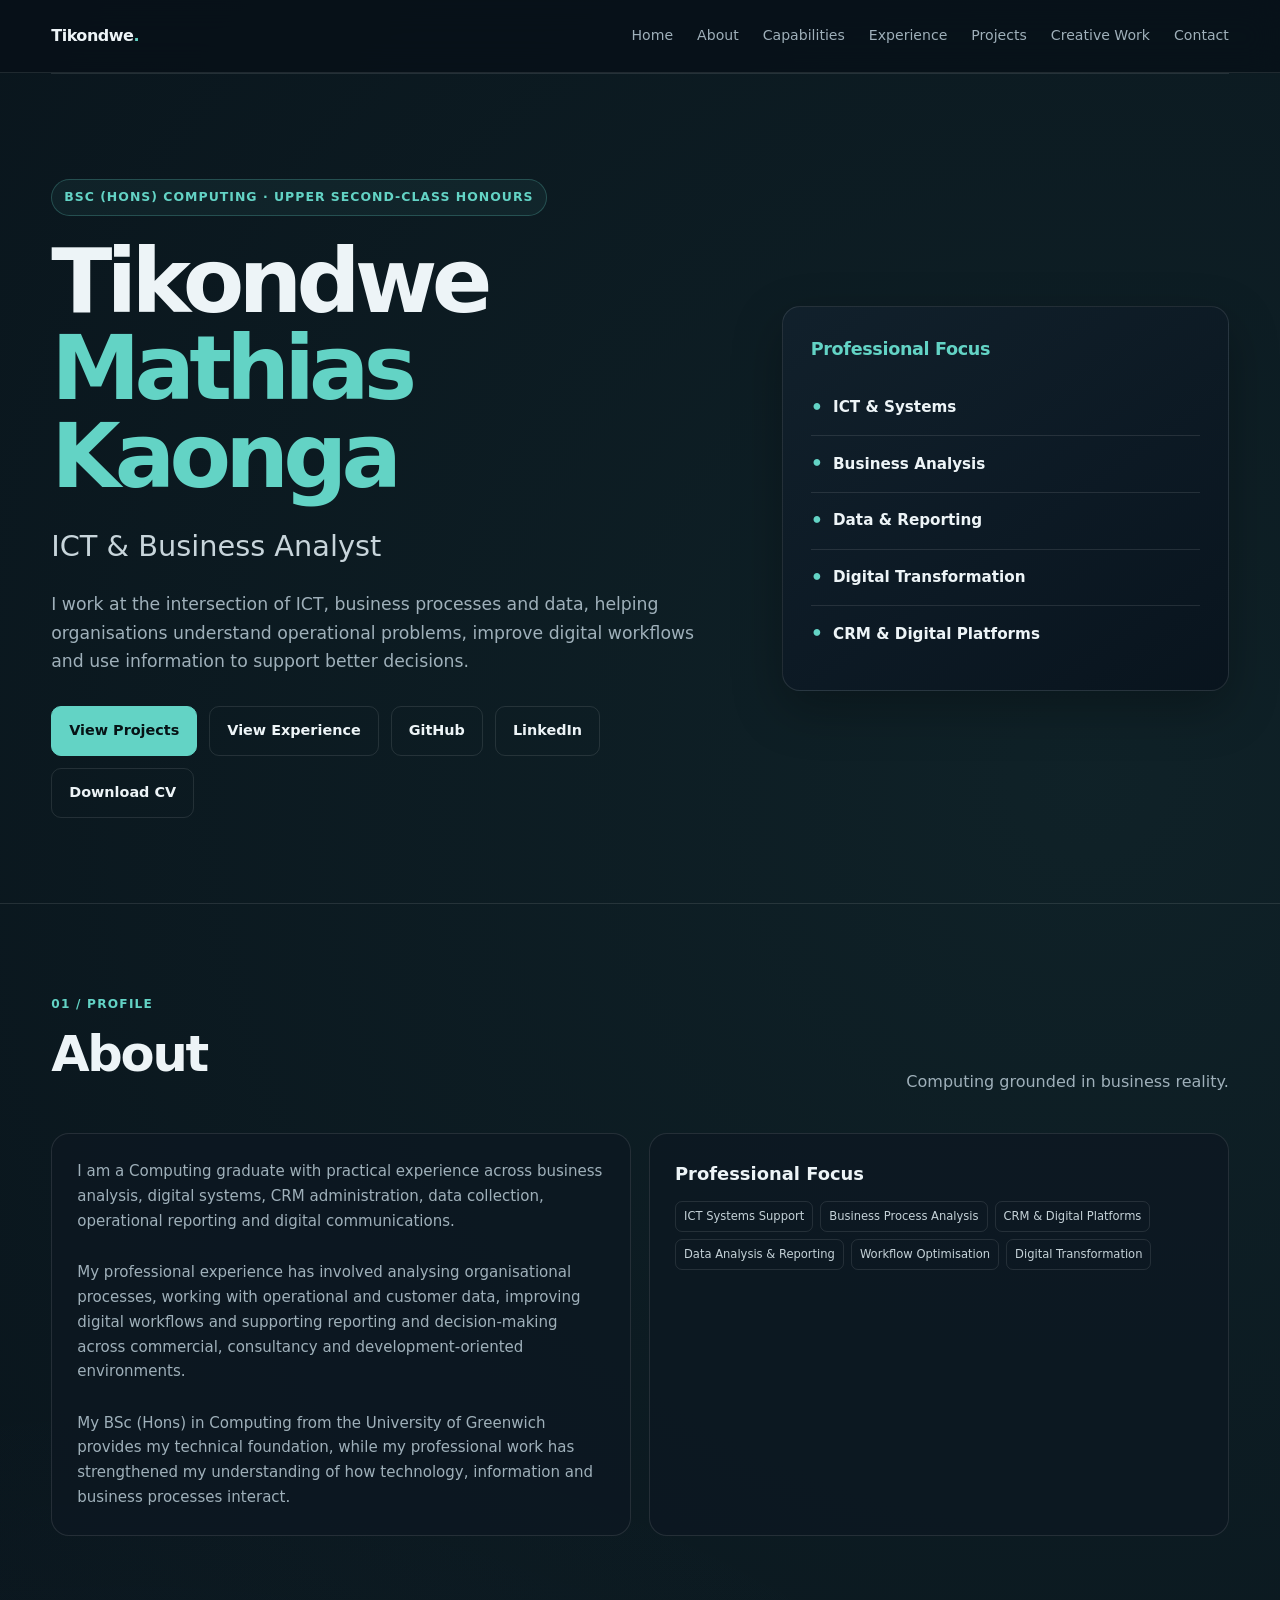
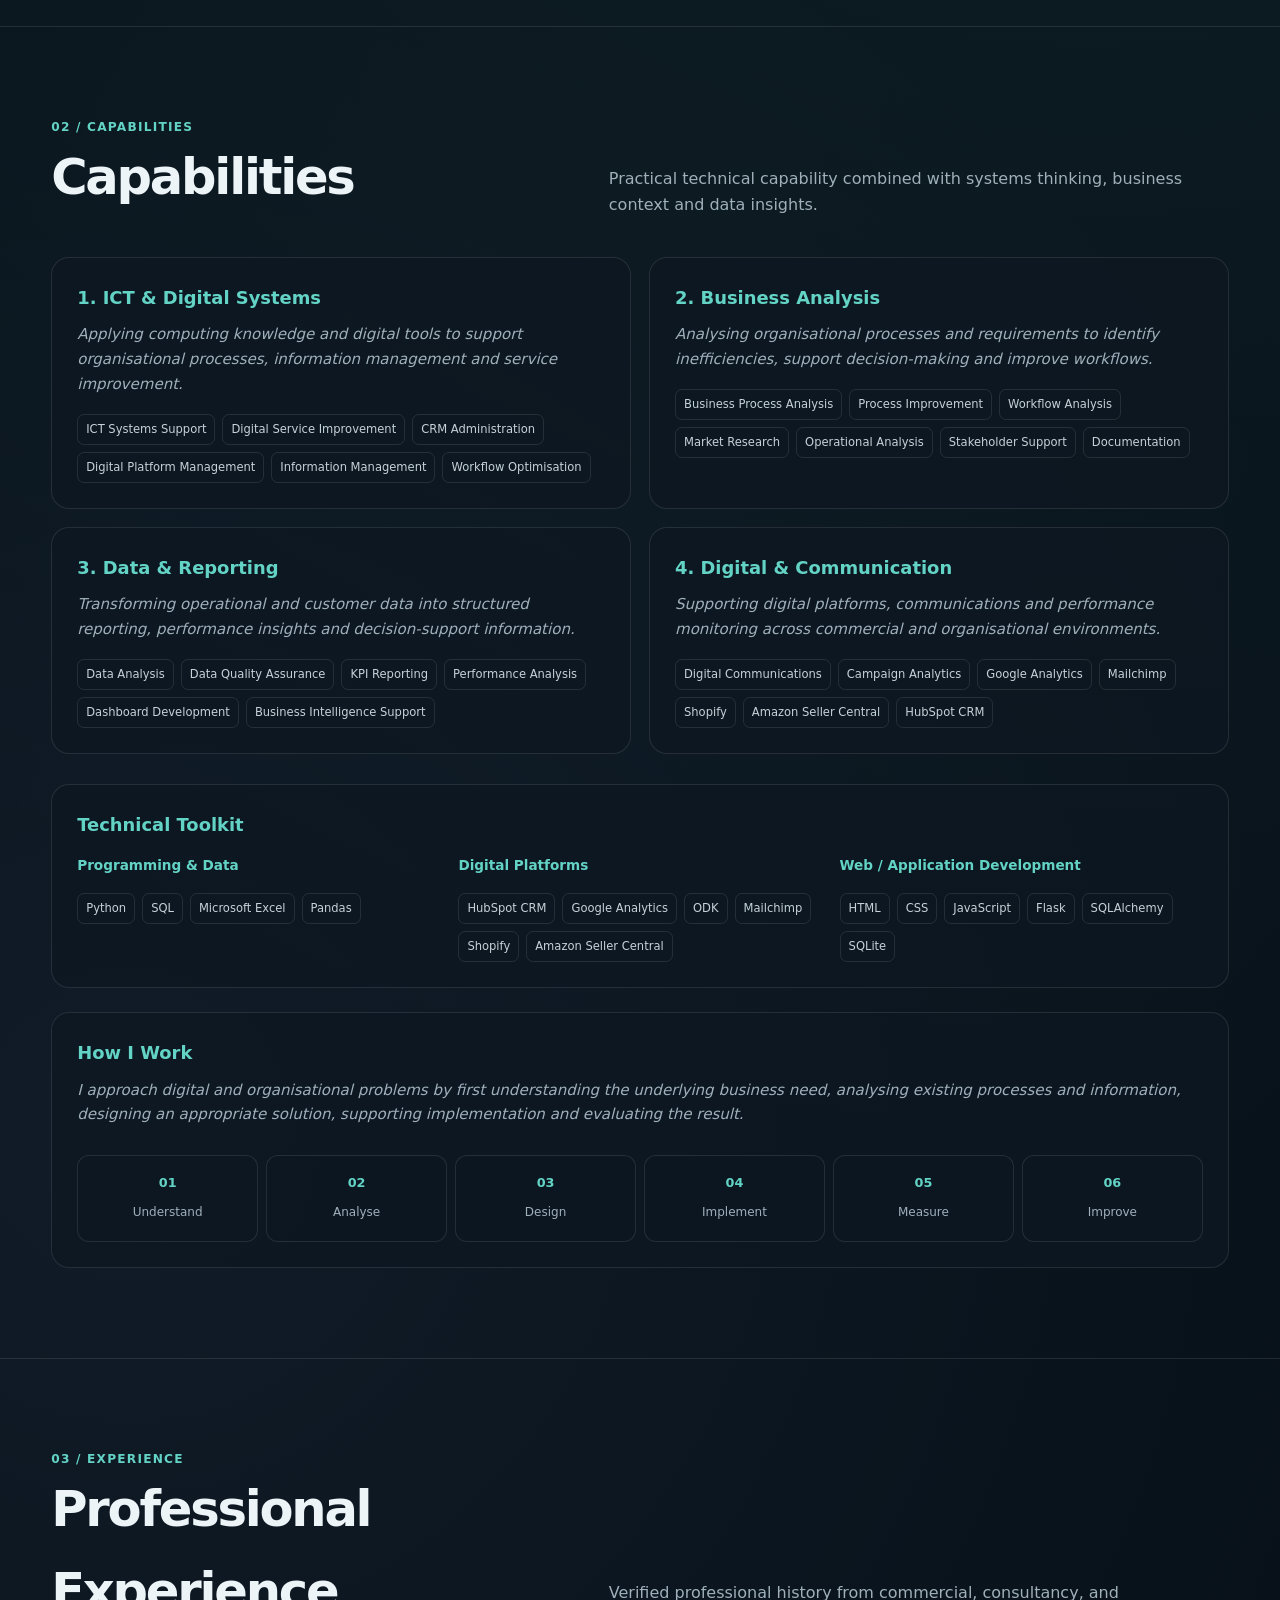
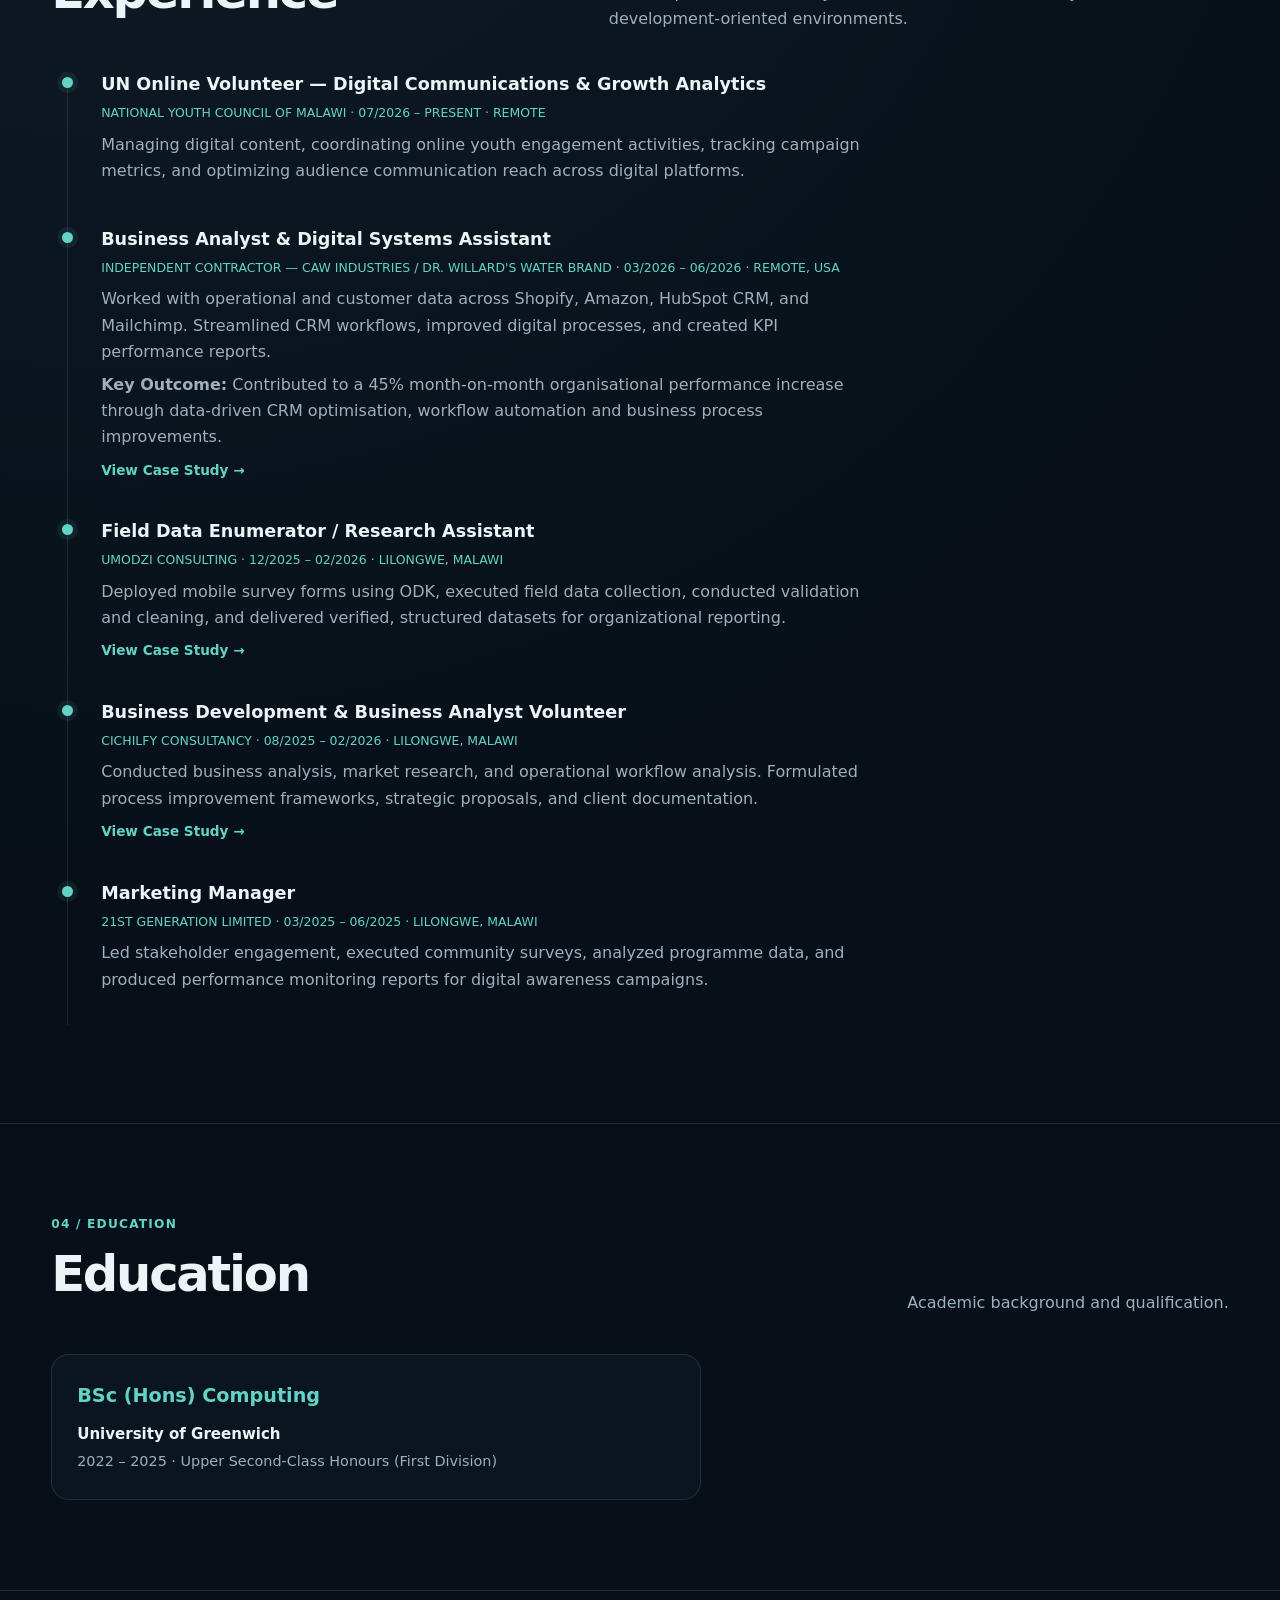
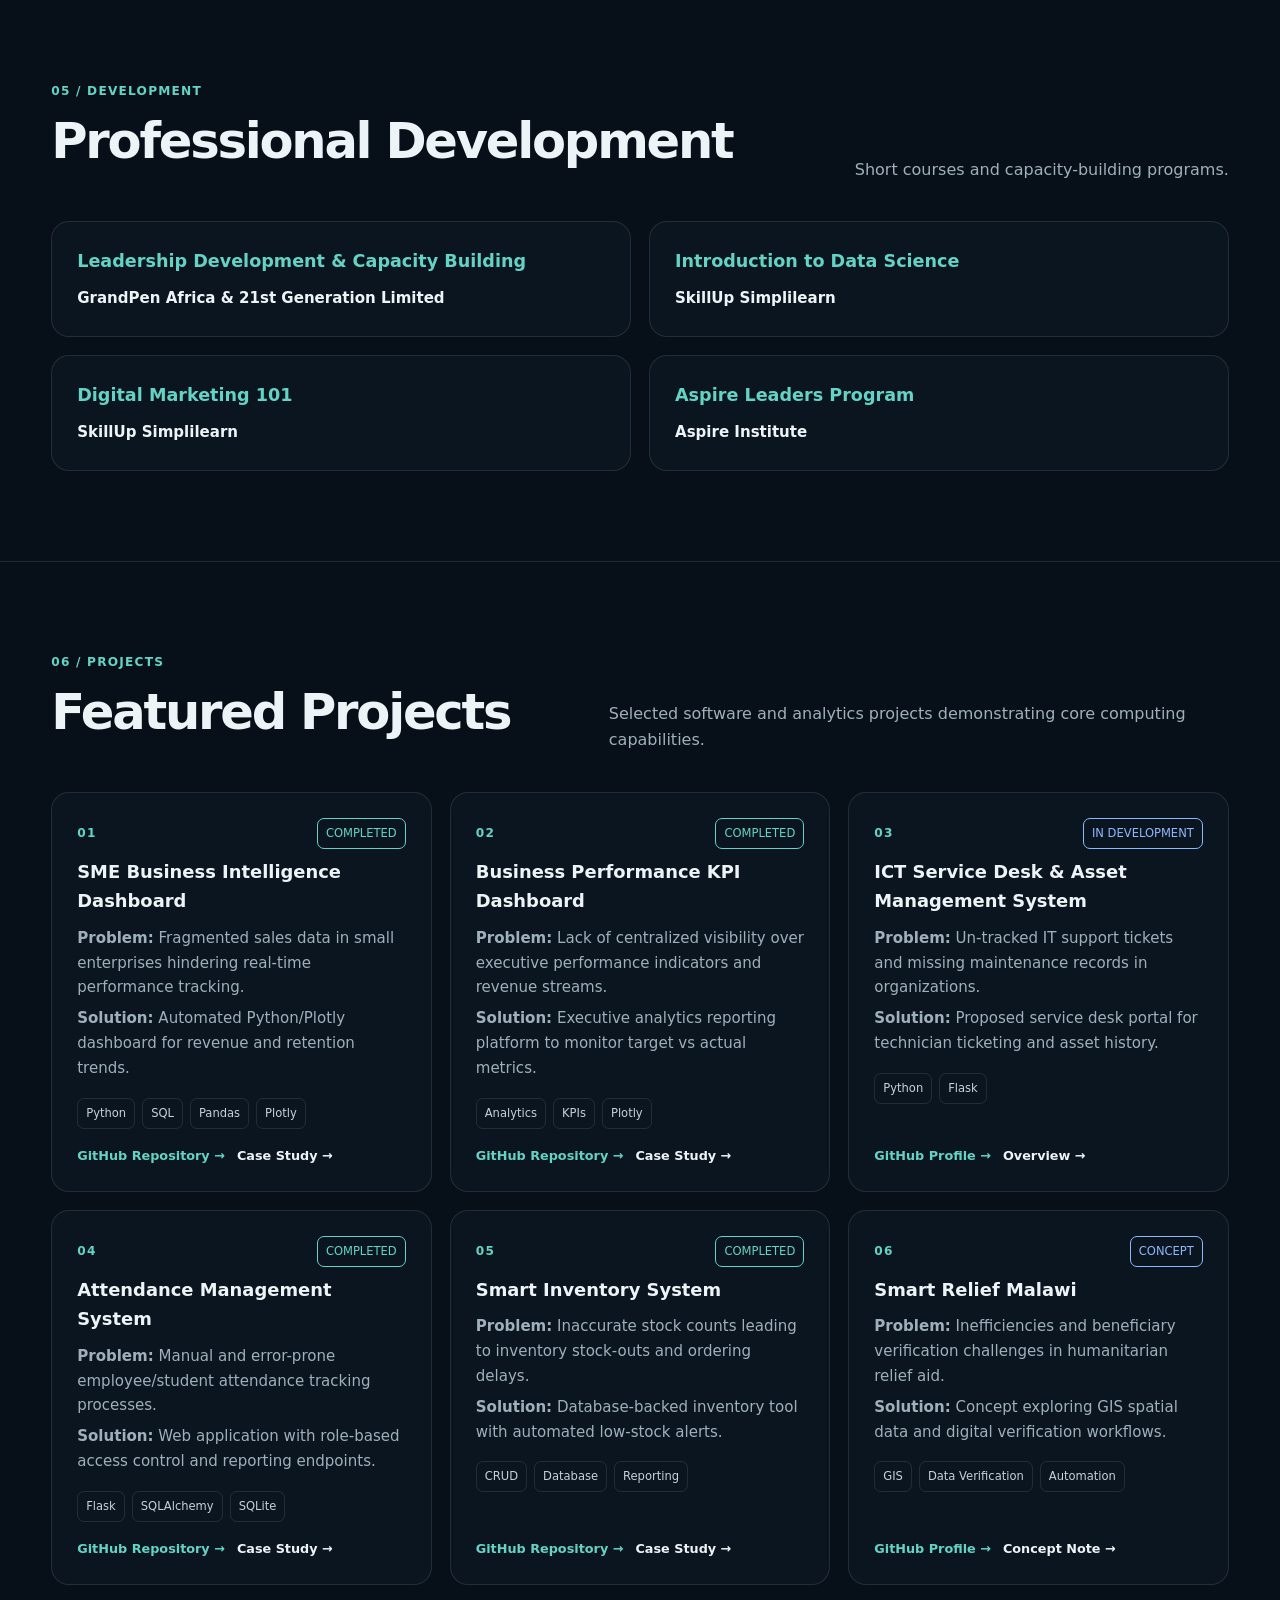
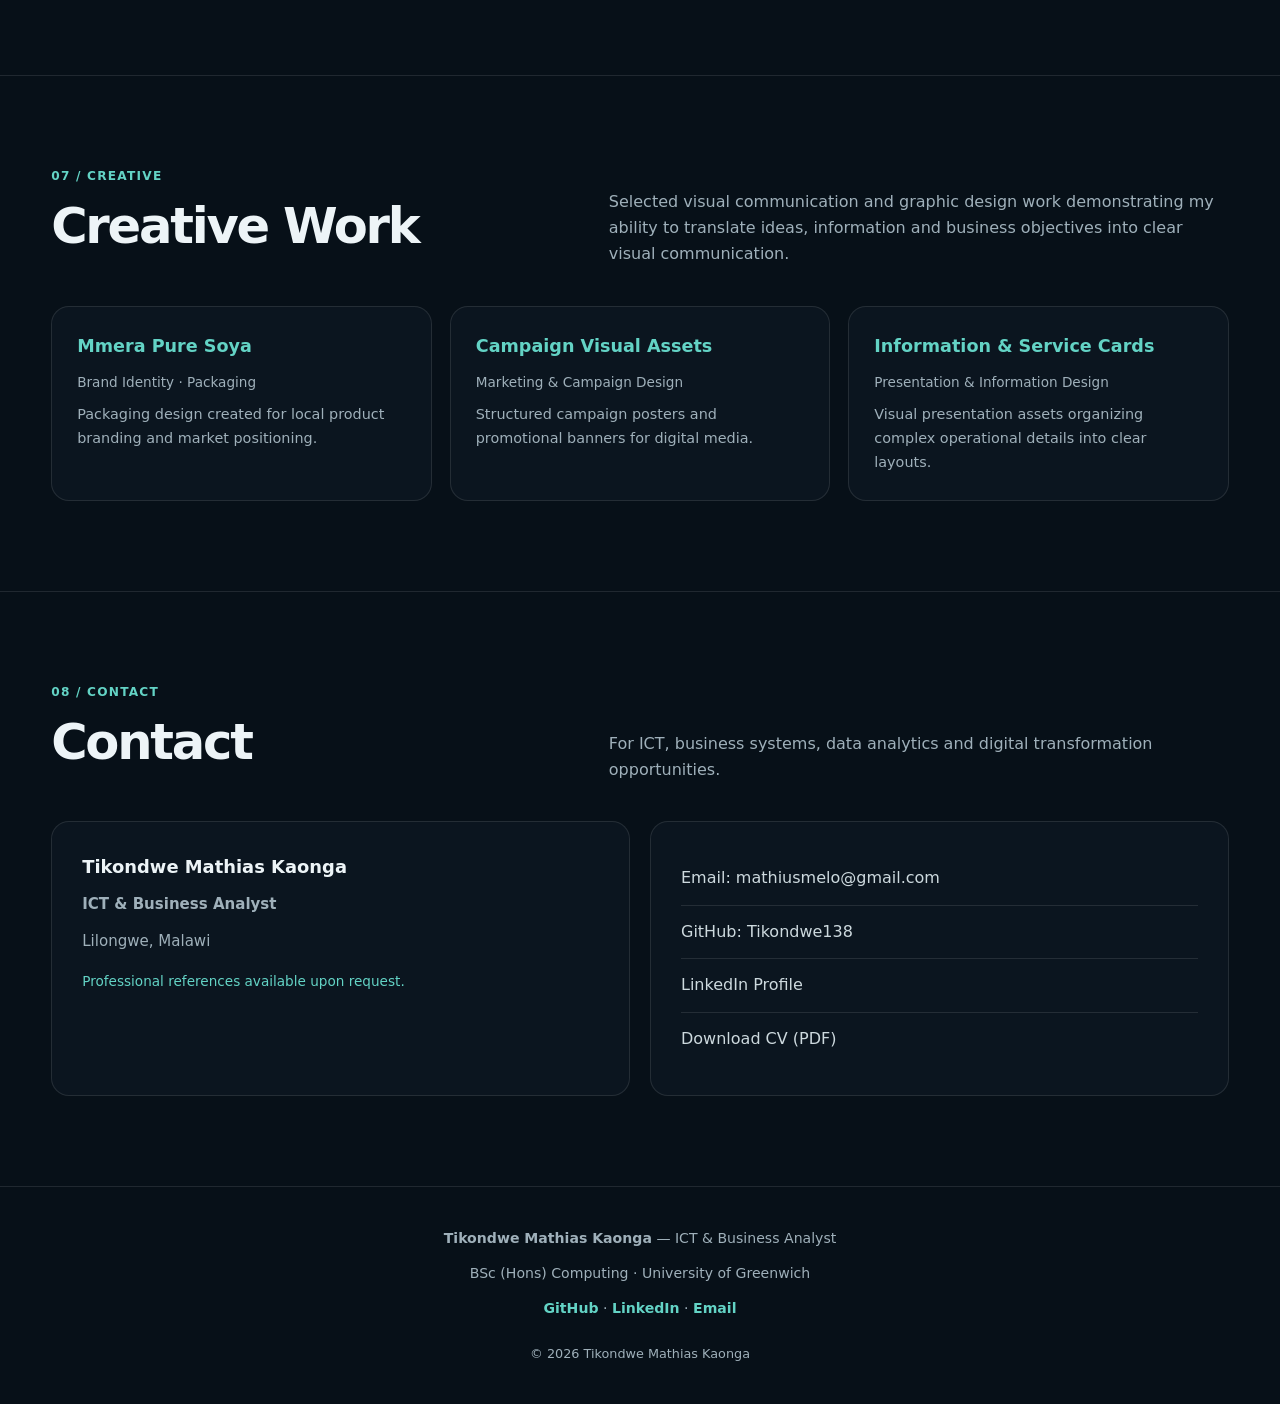
==== index.html @ abfc5bd4 "Add files via upload" ====
<!DOCTYPE html>
<html lang="en">
<head>
  <meta charset="UTF-8" />
  <meta name="viewport" content="width=device-width, initial-scale=1.0" />
  <meta name="description" content="Professional portfolio of Tikondwe Mathias Kaonga, a BSc (Hons) Computing graduate specialising in ICT, business analysis, digital systems, data analytics and digital transformation." />
  <meta name="author" content="Tikondwe Mathias Kaonga" />
  <title>Tikondwe Mathias Kaonga | ICT & Business Analyst</title>
  <link rel="stylesheet" href="css/style.css" />
</head>
<body>

<header class="nav">
  <div class="container nav-inner">
    <a class="brand" href="#home">Tikondwe<span>.</span></a>
    <button class="menu" aria-label="Open navigation">☰</button>
    <nav class="nav-links" id="navLinks">
      <a href="#home">Home</a>
      <a href="#about">About</a>
      <a href="#capabilities">Capabilities</a>
      <a href="#experience">Experience</a>
      <a href="#projects">Projects</a>
      <a href="creative/index.html">Creative Work</a>
      <a href="#contact">Contact</a>
    </nav>
  </div>
</header>

<main id="home">
  <section class="hero container">
    <div>
      <div class="eyebrow">BSc (Hons) Computing · Upper Second-Class Honours</div>
      <h1>Tikondwe<br><span>Mathias Kaonga</span></h1>
      <h2>ICT & Business Analyst</h2>
      <p>
        I work at the intersection of ICT, business processes and data, helping organisations understand operational problems, improve digital workflows and use information to support better decisions.
      </p>
      <div class="actions">
        <a class="btn primary" href="#projects">View Projects</a>
        <a class="btn" href="#experience">View Experience</a>
        <a class="btn" href="https://github.com/Tikondwe138" target="_blank" rel="noopener noreferrer">GitHub</a>
        <a class="btn" href="https://www.linkedin.com/in/tikondwe-k-3b1062323" target="_blank" rel="noopener noreferrer">LinkedIn</a>
        <a class="btn" href="assets/Tikondwe-Mathias-Kaonga-CV.pdf" target="_blank">Download CV</a>
      </div>
    </div>

    <aside class="hero-card">
      <h3>Professional Focus</h3>
      <ul>
        <li>ICT & Systems</li>
        <li>Business Analysis</li>
        <li>Data & Reporting</li>
        <li>Digital Transformation</li>
        <li>CRM & Digital Platforms</li>
      </ul>
    </aside>
  </section>

  <section id="about">
    <div class="container">
      <div class="section-head">
        <div><div class="number">01 / PROFILE</div><h2>About</h2></div>
        <p>Computing grounded in business reality.</p>
      </div>
      <div class="grid grid-2">
        <article class="card">
          <p>
            I am a Computing graduate with practical experience across business analysis, digital systems, CRM administration, data collection, operational reporting and digital communications.
          </p>
          <br>
          <p>
            My professional experience has involved analysing organisational processes, working with operational and customer data, improving digital workflows and supporting reporting and decision-making across commercial, consultancy and development-oriented environments.
          </p>
          <br>
          <p>
            My BSc (Hons) in Computing from the University of Greenwich provides my technical foundation, while my professional work has strengthened my understanding of how technology, information and business processes interact.
          </p>
        </article>
        <article class="card">
          <h3>Professional Focus</h3>
          <div class="tag-row" style="margin-top:12px">
            <span class="tag">ICT Systems Support</span>
            <span class="tag">Business Process Analysis</span>
            <span class="tag">CRM & Digital Platforms</span>
            <span class="tag">Data Analysis & Reporting</span>
            <span class="tag">Workflow Optimisation</span>
            <span class="tag">Digital Transformation</span>
          </div>
        </article>
      </div>
    </div>
  </section>

  <section id="capabilities">
    <div class="container">
      <div class="section-head">
        <div><div class="number">02 / CAPABILITIES</div><h2>Capabilities</h2></div>
        <p>Practical technical capability combined with systems thinking, business context and data insights.</p>
      </div>
      
      <div class="grid grid-2" style="margin-bottom:30px">
        <!-- CAPABILITY 1 -->
        <article class="card">
          <h3 style="color:var(--accent)">1. ICT & Digital Systems</h3>
          <p style="margin-bottom:12px;font-style:italic;color:var(--muted)">Applying computing knowledge and digital tools to support organisational processes, information management and service improvement.</p>
          <div class="tag-row">
            <span class="tag">ICT Systems Support</span>
            <span class="tag">Digital Service Improvement</span>
            <span class="tag">CRM Administration</span>
            <span class="tag">Digital Platform Management</span>
            <span class="tag">Information Management</span>
            <span class="tag">Workflow Optimisation</span>
          </div>
        </article>

        <!-- CAPABILITY 2 -->
        <article class="card">
          <h3 style="color:var(--accent)">2. Business Analysis</h3>
          <p style="margin-bottom:12px;font-style:italic;color:var(--muted)">Analysing organisational processes and requirements to identify inefficiencies, support decision-making and improve workflows.</p>
          <div class="tag-row">
            <span class="tag">Business Process Analysis</span>
            <span class="tag">Process Improvement</span>
            <span class="tag">Workflow Analysis</span>
            <span class="tag">Market Research</span>
            <span class="tag">Operational Analysis</span>
            <span class="tag">Stakeholder Support</span>
            <span class="tag">Documentation</span>
          </div>
        </article>

        <!-- CAPABILITY 3 -->
        <article class="card">
          <h3 style="color:var(--accent)">3. Data & Reporting</h3>
          <p style="margin-bottom:12px;font-style:italic;color:var(--muted)">Transforming operational and customer data into structured reporting, performance insights and decision-support information.</p>
          <div class="tag-row">
            <span class="tag">Data Analysis</span>
            <span class="tag">Data Quality Assurance</span>
            <span class="tag">KPI Reporting</span>
            <span class="tag">Performance Analysis</span>
            <span class="tag">Dashboard Development</span>
            <span class="tag">Business Intelligence Support</span>
          </div>
        </article>

        <!-- CAPABILITY 4 -->
        <article class="card">
          <h3 style="color:var(--accent)">4. Digital & Communication</h3>
          <p style="margin-bottom:12px;font-style:italic;color:var(--muted)">Supporting digital platforms, communications and performance monitoring across commercial and organisational environments.</p>
          <div class="tag-row">
            <span class="tag">Digital Communications</span>
            <span class="tag">Campaign Analytics</span>
            <span class="tag">Google Analytics</span>
            <span class="tag">Mailchimp</span>
            <span class="tag">Shopify</span>
            <span class="tag">Amazon Seller Central</span>
            <span class="tag">HubSpot CRM</span>
          </div>
        </article>
      </div>

      <!-- TECHNICAL SKILLS TOOLKIT -->
      <div class="card" style="margin-top:20px">
        <h3 style="margin-bottom:14px;color:var(--accent)">Technical Toolkit</h3>
        <div class="grid grid-3">
          <div>
            <strong style="display:block;font-size:0.85rem;color:var(--accent);margin-bottom:8px">Programming & Data</strong>
            <div class="tag-row">
              <span class="tag">Python</span>
              <span class="tag">SQL</span>
              <span class="tag">Microsoft Excel</span>
              <span class="tag">Pandas</span>
            </div>
          </div>
          <div>
            <strong style="display:block;font-size:0.85rem;color:var(--accent);margin-bottom:8px">Digital Platforms</strong>
            <div class="tag-row">
              <span class="tag">HubSpot CRM</span>
              <span class="tag">Google Analytics</span>
              <span class="tag">ODK</span>
              <span class="tag">Mailchimp</span>
              <span class="tag">Shopify</span>
              <span class="tag">Amazon Seller Central</span>
            </div>
          </div>
          <div>
            <strong style="display:block;font-size:0.85rem;color:var(--accent);margin-bottom:8px">Web / Application Development</strong>
            <div class="tag-row">
              <span class="tag">HTML</span>
              <span class="tag">CSS</span>
              <span class="tag">JavaScript</span>
              <span class="tag">Flask</span>
              <span class="tag">SQLAlchemy</span>
              <span class="tag">SQLite</span>
            </div>
          </div>
        </div>
      </div>

      <!-- HOW I WORK SECTION -->
      <div class="card" style="margin-top:24px">
        <h3 style="margin-bottom:10px;color:var(--accent)">How I Work</h3>
        <p style="margin-bottom:20px;font-style:italic;color:var(--muted)">
          I approach digital and organisational problems by first understanding the underlying business need, analysing existing processes and information, designing an appropriate solution, supporting implementation and evaluating the result.
        </p>
        <div class="process">
          <div class="step"><strong>01</strong><span>Understand</span></div>
          <div class="step"><strong>02</strong><span>Analyse</span></div>
          <div class="step"><strong>03</strong><span>Design</span></div>
          <div class="step"><strong>04</strong><span>Implement</span></div>
          <div class="step"><strong>05</strong><span>Measure</span></div>
          <div class="step"><strong>06</strong><span>Improve</span></div>
        </div>
      </div>
    </div>
  </section>

  <section id="experience">
    <div class="container">
      <div class="section-head">
        <div><div class="number">03 / EXPERIENCE</div><h2>Professional Experience</h2></div>
        <p>Verified professional history from commercial, consultancy, and development-oriented environments.</p>
      </div>
      <div class="timeline">
        <!-- EXP 01 -->
        <article class="timeline-item">
          <h3>UN Online Volunteer — Digital Communications & Growth Analytics</h3>
          <div class="meta">NATIONAL YOUTH COUNCIL OF MALAWI · 07/2026 – PRESENT · REMOTE</div>
          <p>Managing digital content, coordinating online youth engagement activities, tracking campaign metrics, and optimizing audience communication reach across digital platforms.</p>
        </article>

        <!-- EXP 02 -->
        <article class="timeline-item">
          <h3>Business Analyst & Digital Systems Assistant</h3>
          <div class="meta">INDEPENDENT CONTRACTOR — CAW INDUSTRIES / DR. WILLARD'S WATER BRAND · 03/2026 – 06/2026 · REMOTE, USA</div>
          <p>Worked with operational and customer data across Shopify, Amazon, HubSpot CRM, and Mailchimp. Streamlined CRM workflows, improved digital processes, and created KPI performance reports.</p>
          <p><strong>Key Outcome:</strong> Contributed to a 45% month-on-month organisational performance increase through data-driven CRM optimisation, workflow automation and business process improvements.</p>
          <a href="case-studies/caw-industries.html" style="color:var(--accent);font-weight:700;font-size:0.85rem">View Case Study →</a>
        </article>

        <!-- EXP 03 -->
        <article class="timeline-item">
          <h3>Field Data Enumerator / Research Assistant</h3>
          <div class="meta">UMODZI CONSULTING · 12/2025 – 02/2026 · LILONGWE, MALAWI</div>
          <p>Deployed mobile survey forms using ODK, executed field data collection, conducted validation and cleaning, and delivered verified, structured datasets for organizational reporting.</p>
          <a href="case-studies/umodzi-data-quality.html" style="color:var(--accent);font-weight:700;font-size:0.85rem">View Case Study →</a>
        </article>

        <!-- EXP 04 -->
        <article class="timeline-item">
          <h3>Business Development & Business Analyst Volunteer</h3>
          <div class="meta">CICHILFY CONSULTANCY · 08/2025 – 02/2026 · LILONGWE, MALAWI</div>
          <p>Conducted business analysis, market research, and operational workflow analysis. Formulated process improvement frameworks, strategic proposals, and client documentation.</p>
          <a href="case-studies/cichlify-business-analysis.html" style="color:var(--accent);font-weight:700;font-size:0.85rem">View Case Study →</a>
        </article>

        <!-- EXP 05 -->
        <article class="timeline-item">
          <h3>Marketing Manager</h3>
          <div class="meta">21ST GENERATION LIMITED · 03/2025 – 06/2025 · LILONGWE, MALAWI</div>
          <p>Led stakeholder engagement, executed community surveys, analyzed programme data, and produced performance monitoring reports for digital awareness campaigns.</p>
        </article>
      </div>
    </div>
  </section>

  <section id="education">
    <div class="container">
      <div class="section-head">
        <div><div class="number">04 / EDUCATION</div><h2>Education</h2></div>
        <p>Academic background and qualification.</p>
      </div>
      <div class="card" style="max-width:650px">
        <h3 style="font-size:1.2rem;color:var(--accent)">BSc (Hons) Computing</h3>
        <p style="color:var(--text);font-weight:600">University of Greenwich</p>
        <p style="color:var(--muted);font-size:0.9rem;margin-top:4px">2022 – 2025 · Upper Second-Class Honours (First Division)</p>
      </div>
    </div>
  </section>

  <section id="certifications">
    <div class="container">
      <div class="section-head">
        <div><div class="number">05 / DEVELOPMENT</div><h2>Professional Development</h2></div>
        <p>Short courses and capacity-building programs.</p>
      </div>
      <div class="grid grid-2">
        <article class="card">
          <h3 style="font-size:1.1rem;color:var(--accent)">Leadership Development & Capacity Building</h3>
          <p style="color:var(--text);font-weight:600">GrandPen Africa & 21st Generation Limited</p>
        </article>
        <article class="card">
          <h3 style="font-size:1.1rem;color:var(--accent)">Introduction to Data Science</h3>
          <p style="color:var(--text);font-weight:600">SkillUp Simplilearn</p>
        </article>
        <article class="card">
          <h3 style="font-size:1.1rem;color:var(--accent)">Digital Marketing 101</h3>
          <p style="color:var(--text);font-weight:600">SkillUp Simplilearn</p>
        </article>
        <article class="card">
          <h3 style="font-size:1.1rem;color:var(--accent)">Aspire Leaders Program</h3>
          <p style="color:var(--text);font-weight:600">Aspire Institute</p>
        </article>
      </div>
    </div>
  </section>

  <section id="projects">
    <div class="container">
      <div class="section-head">
        <div><div class="number">06 / PROJECTS</div><h2>Featured Projects</h2></div>
        <p>Selected software and analytics projects demonstrating core computing capabilities.</p>
      </div>
      <div class="grid grid-3">
        <!-- PROJECT 01 -->
        <article class="card project-card">
          <div class="project-body">
            <div style="display:flex;justify-content:space-between;align-items:center;margin-bottom:8px">
              <div class="number">01</div>
              <span class="tag" style="border-color:var(--accent);color:var(--accent)">COMPLETED</span>
            </div>
            <h3>SME Business Intelligence Dashboard</h3>
            <p><strong>Problem:</strong> Fragmented sales data in small enterprises hindering real-time performance tracking.</p>
            <p style="margin-top:6px"><strong>Solution:</strong> Automated Python/Plotly dashboard for revenue and retention trends.</p>
            <div class="tag-row"><span class="tag">Python</span><span class="tag">SQL</span><span class="tag">Pandas</span><span class="tag">Plotly</span></div>
          </div>
          <div style="margin-top:16px;display:flex;gap:12px">
            <a href="https://github.com/Tikondwe138" target="_blank" rel="noopener noreferrer" style="color:var(--accent);font-weight:700;font-size:0.8rem">GitHub Repository →</a>
            <a href="projects/sme-bi-dashboard.html" style="color:var(--text);font-weight:700;font-size:0.8rem">Case Study →</a>
          </div>
        </article>

        <!-- PROJECT 02 -->
        <article class="card project-card">
          <div class="project-body">
            <div style="display:flex;justify-content:space-between;align-items:center;margin-bottom:8px">
              <div class="number">02</div>
              <span class="tag" style="border-color:var(--accent);color:var(--accent)">COMPLETED</span>
            </div>
            <h3>Business Performance KPI Dashboard</h3>
            <p><strong>Problem:</strong> Lack of centralized visibility over executive performance indicators and revenue streams.</p>
            <p style="margin-top:6px"><strong>Solution:</strong> Executive analytics reporting platform to monitor target vs actual metrics.</p>
            <div class="tag-row"><span class="tag">Analytics</span><span class="tag">KPIs</span><span class="tag">Plotly</span></div>
          </div>
          <div style="margin-top:16px;display:flex;gap:12px">
            <a href="https://github.com/Tikondwe138" target="_blank" rel="noopener noreferrer" style="color:var(--accent);font-weight:700;font-size:0.8rem">GitHub Repository →</a>
            <a href="projects/kpi-dashboard.html" style="color:var(--text);font-weight:700;font-size:0.8rem">Case Study →</a>
          </div>
        </article>

        <!-- PROJECT 03 -->
        <article class="card project-card">
          <div class="project-body">
            <div style="display:flex;justify-content:space-between;align-items:center;margin-bottom:8px">
              <div class="number">03</div>
              <span class="tag" style="border-color:var(--accent-2);color:var(--accent-2)">IN DEVELOPMENT</span>
            </div>
            <h3>ICT Service Desk & Asset Management System</h3>
            <p><strong>Problem:</strong> Un-tracked IT support tickets and missing maintenance records in organizations.</p>
            <p style="margin-top:6px"><strong>Solution:</strong> Proposed service desk portal for technician ticketing and asset history.</p>
            <div class="tag-row"><span class="tag">Python</span><span class="tag">Flask</span></div>
          </div>
          <div style="margin-top:16px;display:flex;gap:12px">
            <a href="https://github.com/Tikondwe138" target="_blank" rel="noopener noreferrer" style="color:var(--accent);font-weight:700;font-size:0.8rem">GitHub Profile →</a>
            <a href="projects/service-desk.html" style="color:var(--text);font-weight:700;font-size:0.8rem">Overview →</a>
          </div>
        </article>

        <!-- PROJECT 04 -->
        <article class="card project-card">
          <div class="project-body">
            <div style="display:flex;justify-content:space-between;align-items:center;margin-bottom:8px">
              <div class="number">04</div>
              <span class="tag" style="border-color:var(--accent);color:var(--accent)">COMPLETED</span>
            </div>
            <h3>Attendance Management System</h3>
            <p><strong>Problem:</strong> Manual and error-prone employee/student attendance tracking processes.</p>
            <p style="margin-top:6px"><strong>Solution:</strong> Web application with role-based access control and reporting endpoints.</p>
            <div class="tag-row"><span class="tag">Flask</span><span class="tag">SQLAlchemy</span><span class="tag">SQLite</span></div>
          </div>
          <div style="margin-top:16px;display:flex;gap:12px">
            <a href="https://github.com/Tikondwe138" target="_blank" rel="noopener noreferrer" style="color:var(--accent);font-weight:700;font-size:0.8rem">GitHub Repository →</a>
            <a href="projects/attendance-system.html" style="color:var(--text);font-weight:700;font-size:0.8rem">Case Study →</a>
          </div>
        </article>

        <!-- PROJECT 05 -->
        <article class="card project-card">
          <div class="project-body">
            <div style="display:flex;justify-content:space-between;align-items:center;margin-bottom:8px">
              <div class="number">05</div>
              <span class="tag" style="border-color:var(--accent);color:var(--accent)">COMPLETED</span>
            </div>
            <h3>Smart Inventory System</h3>
            <p><strong>Problem:</strong> Inaccurate stock counts leading to inventory stock-outs and ordering delays.</p>
            <p style="margin-top:6px"><strong>Solution:</strong> Database-backed inventory tool with automated low-stock alerts.</p>
            <div class="tag-row"><span class="tag">CRUD</span><span class="tag">Database</span><span class="tag">Reporting</span></div>
          </div>
          <div style="margin-top:16px;display:flex;gap:12px">
            <a href="https://github.com/Tikondwe138" target="_blank" rel="noopener noreferrer" style="color:var(--accent);font-weight:700;font-size:0.8rem">GitHub Repository →</a>
            <a href="projects/inventory-system.html" style="color:var(--text);font-weight:700;font-size:0.8rem">Case Study →</a>
          </div>
        </article>

        <!-- PROJECT 06 -->
        <article class="card project-card">
          <div class="project-body">
            <div style="display:flex;justify-content:space-between;align-items:center;margin-bottom:8px">
              <div class="number">06</div>
              <span class="tag" style="border-color:var(--accent-2);color:var(--accent-2)">CONCEPT</span>
            </div>
            <h3>Smart Relief Malawi</h3>
            <p><strong>Problem:</strong> Inefficiencies and beneficiary verification challenges in humanitarian relief aid.</p>
            <p style="margin-top:6px"><strong>Solution:</strong> Concept exploring GIS spatial data and digital verification workflows.</p>
            <div class="tag-row"><span class="tag">GIS</span><span class="tag">Data Verification</span><span class="tag">Automation</span></div>
          </div>
          <div style="margin-top:16px;display:flex;gap:12px">
            <a href="https://github.com/Tikondwe138" target="_blank" rel="noopener noreferrer" style="color:var(--accent);font-weight:700;font-size:0.8rem">GitHub Profile →</a>
            <a href="projects/smart-relief.html" style="color:var(--text);font-weight:700;font-size:0.8rem">Concept Note →</a>
          </div>
        </article>
      </div>
    </div>
  </section>

  <section id="creative">
    <div class="container">
      <div class="section-head">
        <div><div class="number">07 / CREATIVE</div><h2>Creative Work</h2></div>
        <p>Selected visual communication and graphic design work demonstrating my ability to translate ideas, information and business objectives into clear visual communication.</p>
      </div>

      <!-- GALLERY CATEGORY CARDS -->
      <div class="grid grid-3">
        <article class="card creative-card" onclick="openLightbox('Mmera Pure Soya Packaging Design', 'Brand Identity & Packaging', 'Brand identity and packaging visual design for a Malawi-based local food product.', 'Role: Brand / Graphic Designer | Tools: Canva / Photoshop')">
          <h3 style="font-size:1.1rem;color:var(--accent)">Mmera Pure Soya</h3>
          <p style="font-size:0.85rem;color:var(--muted);margin-top:4px">Brand Identity · Packaging</p>
          <p style="font-size:0.9rem;margin-top:10px">Packaging design created for local product branding and market positioning.</p>
        </article>

        <article class="card creative-card" onclick="openLightbox('Digital Campaign Materials', 'Marketing & Campaign Design', 'Visual campaign assets created for online promotional reach.', 'Role: Graphic Designer | Tools: Canva / Digital Design Suite')">
          <h3 style="font-size:1.1rem;color:var(--accent)">Campaign Visual Assets</h3>
          <p style="font-size:0.85rem;color:var(--muted);margin-top:4px">Marketing & Campaign Design</p>
          <p style="font-size:0.9rem;margin-top:10px">Structured campaign posters and promotional banners for digital media.</p>
        </article>

        <article class="card creative-card" onclick="openLightbox('Information & Service Card Design', 'Presentation & Information Design', 'Information design formatting service packages and corporate outlines into legible visual assets.', 'Role: Information Designer | Tools: Digital Design Tools')">
          <h3 style="font-size:1.1rem;color:var(--accent)">Information & Service Cards</h3>
          <p style="font-size:0.85rem;color:var(--muted);margin-top:4px">Presentation & Information Design</p>
          <p style="font-size:0.9rem;margin-top:10px">Visual presentation assets organizing complex operational details into clear layouts.</p>
        </article>
      </div>
    </div>
  </section>

  <section id="contact">
    <div class="container">
      <div class="section-head">
        <div><div class="number">08 / CONTACT</div><h2>Contact</h2></div>
        <p>For ICT, business systems, data analytics and digital transformation opportunities.</p>
      </div>
      <div class="contact">
        <div class="card contact-box">
          <h3>Tikondwe Mathias Kaonga</h3>
          <p style="margin-top:8px;font-weight:600">ICT & Business Analyst</p>
          <p style="margin-top:12px;color:var(--muted)">Lilongwe, Malawi</p>
          <p style="margin-top:16px;font-size:0.85rem;color:var(--accent)">Professional references available upon request.</p>
        </div>
        <div class="card contact-box">
          <a class="contact-link" href="mailto:mathiusmelo@gmail.com">Email: mathiusmelo@gmail.com</a>
          <a class="contact-link" href="https://github.com/Tikondwe138" target="_blank" rel="noopener noreferrer">GitHub: Tikondwe138</a>
          <a class="contact-link" href="https://www.linkedin.com/in/tikondwe-k-3b1062323" target="_blank" rel="noopener noreferrer">LinkedIn Profile</a>
          <a class="contact-link" href="assets/Tikondwe-Mathias-Kaonga-CV.pdf" target="_blank">Download CV (PDF)</a>
        </div>
      </div>
    </div>
  </section>
</main>

<!-- LIGHTBOX MODAL -->
<div id="lightbox" style="display:none;position:fixed;top:0;left:0;width:100%;height:100%;background:rgba(0,0,0,0.85);z-index:200;align-items:center;justify-content:center;padding:20px" onclick="closeLightbox()">
  <div style="background:var(--surface);border:1px solid var(--line);border-radius:var(--radius);padding:30px;max-width:500px;width:100%;position:relative" onclick="event.stopPropagation()">
    <button onclick="closeLightbox()" style="position:absolute;top:15px;right:15px;background:none;border:none;color:var(--text);font-size:1.4rem;cursor:pointer">×</button>
    <h3 id="lbTitle" style="color:var(--accent);margin-bottom:8px"></h3>
    <p id="lbCat" style="font-size:0.85rem;color:var(--muted);margin-bottom:12px;font-weight:600"></p>
    <p id="lbDesc" style="font-size:0.95rem;margin-bottom:14px;color:var(--text)"></p>
    <p id="lbMeta" style="font-size:0.82rem;color:var(--accent)"></p>
  </div>
</div>

<footer>
  <div class="container footer-inner">
    <div><strong>Tikondwe Mathias Kaonga</strong> — ICT & Business Analyst</div>
    <div>BSc (Hons) Computing · University of Greenwich</div>
    <div>
      <a href="https://github.com/Tikondwe138" target="_blank" rel="noopener noreferrer">GitHub</a> · 
      <a href="https://www.linkedin.com/in/tikondwe-k-3b1062323" target="_blank" rel="noopener noreferrer">LinkedIn</a> · 
      <a href="mailto:mathiusmelo@gmail.com">Email</a>
    </div>
    <div style="margin-top:10px;font-size:0.8rem">© 2026 Tikondwe Mathias Kaonga</div>
  </div>
</footer>

<script src="js/main.js"></script>
</body>
</html>
---- css/style.css ----
/* Tikondwe Mathias Kaonga — Main Stylesheet */
:root {
  --bg: #071018;
  --surface: #0d1822;
  --surface-2: #12212d;
  --text: #edf4f7;
  --muted: #9fb0ba;
  --line: rgba(255, 255, 255, 0.10);
  --accent: #63d3c5;
  --accent-2: #8db8ff;
  --max: 1180px;
  --radius: 18px;
  --shadow: 0 18px 50px rgba(0, 0, 0, 0.28);
}
* { box-sizing: border-box; margin: 0; padding: 0; }
html { scroll-behavior: smooth; }
body {
  font-family: Inter, ui-sans-serif, system-ui, -apple-system, BlinkMacSystemFont, "Segoe UI", sans-serif;
  background:
    radial-gradient(circle at 85% 10%, rgba(99, 211, 197, 0.09), transparent 28%),
    radial-gradient(circle at 10% 35%, rgba(141, 184, 255, 0.07), transparent 26%),
    var(--bg);
  color: var(--text);
  line-height: 1.65;
}
a { color: inherit; text-decoration: none; }
a:focus-visible, button:focus-visible {
  outline: 2px solid var(--accent);
  outline-offset: 3px;
}
.container { width: min(var(--max), 92%); margin: auto; }
.nav {
  position: sticky; top: 0; z-index: 100;
  backdrop-filter: blur(16px);
  background: rgba(7, 16, 24, 0.78);
  border-bottom: 1px solid var(--line);
}
.nav-inner { height: 72px; display: flex; align-items: center; justify-content: space-between; }
.brand { font-weight: 800; letter-spacing: -0.03em; }
.brand span { color: var(--accent); }
.nav-links { display: flex; gap: 24px; align-items: center; }
.nav-links a { font-size: 0.88rem; color: var(--muted); transition: 0.2s; }
.nav-links a:hover { color: var(--text); }
.menu { display: none; background: none; border: 0; color: var(--text); font-size: 1.5rem; cursor: pointer; }
.hero { padding: 105px 0 85px; min-height: 680px; display: grid; grid-template-columns: 1.2fr 0.8fr; gap: 60px; align-items: center; }
.eyebrow {
  display: inline-flex; align-items: center; gap: 8px;
  border: 1px solid rgba(99, 211, 197, 0.25);
  color: var(--accent); padding: 7px 12px; border-radius: 999px;
  font-size: 0.78rem; font-weight: 700; letter-spacing: 0.08em; text-transform: uppercase;
  background: rgba(99, 211, 197, 0.06);
}
h1 { font-size: clamp(3rem, 7vw, 6rem); line-height: 0.98; letter-spacing: -0.065em; margin: 22px 0; }
.hero h1 span { color: var(--accent); }
.hero h2 { font-size: clamp(1.25rem, 2.5vw, 1.8rem); font-weight: 500; color: #c8d5db; margin-bottom: 20px; }
.hero p { font-size: 1.08rem; color: var(--muted); max-width: 720px; }
.actions { display: flex; flex-wrap: wrap; gap: 12px; margin-top: 30px; }
.btn {
  display: inline-flex; align-items: center; justify-content: center;
  padding: 12px 17px; border-radius: 10px; border: 1px solid var(--line);
  font-weight: 700; font-size: 0.9rem; transition: 0.2s; cursor: pointer;
}
.btn.primary { background: var(--accent); color: #061316; border-color: var(--accent); }
.btn:hover { transform: translateY(-2px); }
.hero-card {
  border: 1px solid var(--line); background: linear-gradient(145deg, rgba(18, 33, 45, 0.95), rgba(9, 20, 29, 0.95));
  padding: 28px; border-radius: var(--radius); box-shadow: var(--shadow);
}
.hero-card h3 { font-size: 1.1rem; color: var(--accent); margin-bottom: 16px; letter-spacing: -0.02em; }
.hero-card ul { list-style: none; }
.hero-card li { padding: 12px 0; border-bottom: 1px solid var(--line); font-weight: 600; font-size: 0.95rem; color: var(--text); display: flex; align-items: center; gap: 10px; }
.hero-card li:last-child { border-bottom: 0; }
.hero-card li::before { content: "•"; color: var(--accent); font-size: 1.2rem; }
section { padding: 90px 0; border-top: 1px solid var(--line); }
.section-head { display: flex; justify-content: space-between; gap: 30px; align-items: end; margin-bottom: 38px; }
.section-head h2 { font-size: clamp(2rem, 4vw, 3.1rem); letter-spacing: -0.045em; }
.section-head p { max-width: 620px; color: var(--muted); }
.grid { display: grid; gap: 18px; }
.grid-3 { grid-template-columns: repeat(3, 1fr); }
.grid-2 { grid-template-columns: repeat(2, 1fr); }
.card {
  background: rgba(13, 24, 34, 0.78); border: 1px solid var(--line);
  border-radius: var(--radius); padding: 25px; transition: 0.25s;
}
.card:hover { transform: translateY(-4px); border-color: rgba(99, 211, 197, 0.35); }
.card h3 { font-size: 1.12rem; margin-bottom: 10px; }
.card p { color: var(--muted); font-size: 0.94rem; }
.tag-row { display: flex; flex-wrap: wrap; gap: 7px; margin-top: 17px; }
.tag { font-size: 0.72rem; padding: 5px 8px; border: 1px solid var(--line); border-radius: 7px; color: #c5d2d8; }
.number { font-size: 0.76rem; color: var(--accent); font-weight: 800; letter-spacing: 0.1em; }
.project-card { display: flex; flex-direction: column; min-height: 285px; }
.project-card .project-body { flex: 1; }
.timeline { position: relative; margin-left: 8px; }
.timeline::before { content: ""; position: absolute; left: 8px; top: 8px; bottom: 8px; width: 1px; background: var(--line); }
.timeline-item { position: relative; padding: 0 0 34px 42px; }
.timeline-item::before {
  content: ""; position: absolute; left: 3px; top: 7px; width: 11px; height: 11px;
  background: var(--accent); border-radius: 50%; box-shadow: 0 0 0 5px rgba(99, 211, 197, 0.08);
}
.timeline-item h3 { font-size: 1.1rem; }
.timeline-item .meta { font-size: 0.78rem; color: var(--accent); margin: 4px 0 8px; }
.timeline-item p { color: var(--muted); max-width: 780px; margin-bottom: 6px; }
.process { display: grid; grid-template-columns: repeat(6, 1fr); gap: 8px; margin-top: 28px; }
.step { border: 1px solid var(--line); padding: 16px 10px; text-align: center; border-radius: 12px; background: rgba(13, 24, 34, 0.7); }
.step strong { display: block; color: var(--accent); font-size: 0.8rem; margin-bottom: 5px; }
.step span { font-size: 0.75rem; color: var(--muted); }
.contact { display: grid; grid-template-columns: 1fr 1fr; gap: 20px; }
.contact-box { padding: 30px; }
.contact-link { display: block; padding: 13px 0; border-bottom: 1px solid var(--line); color: #cdd9de; }
.contact-link:last-child { border-bottom: 0; }
footer { padding: 40px 0; color: var(--muted); font-size: 0.88rem; border-top: 1px solid var(--line); }
footer .footer-inner { display: flex; flex-direction: column; gap: 12px; align-items: center; text-align: center; }
footer a { color: var(--accent); font-weight: 600; }
.creative-card { cursor: pointer; }
@media(max-width:900px){
  .hero { grid-template-columns: 1fr; padding-top: 75px; }
  .grid-3 { grid-template-columns: 1fr 1fr; }
  .process { grid-template-columns: repeat(3, 1fr); }
  .contact { grid-template-columns: 1fr; }
}
@media(max-width:650px){
  .nav-links { display: none; position: absolute; top: 72px; left: 0; right: 0; background: #071018; padding: 20px; flex-direction: column; border-bottom: 1px solid var(--line); }
  .nav-links.open { display: flex; }
  .menu { display: block; }
  .grid-3, .grid-2 { grid-template-columns: 1fr; }
  .process { grid-template-columns: 1fr 1fr; }
  section { padding: 70px 0; }
  h1 { font-size: 3.2rem; }
}
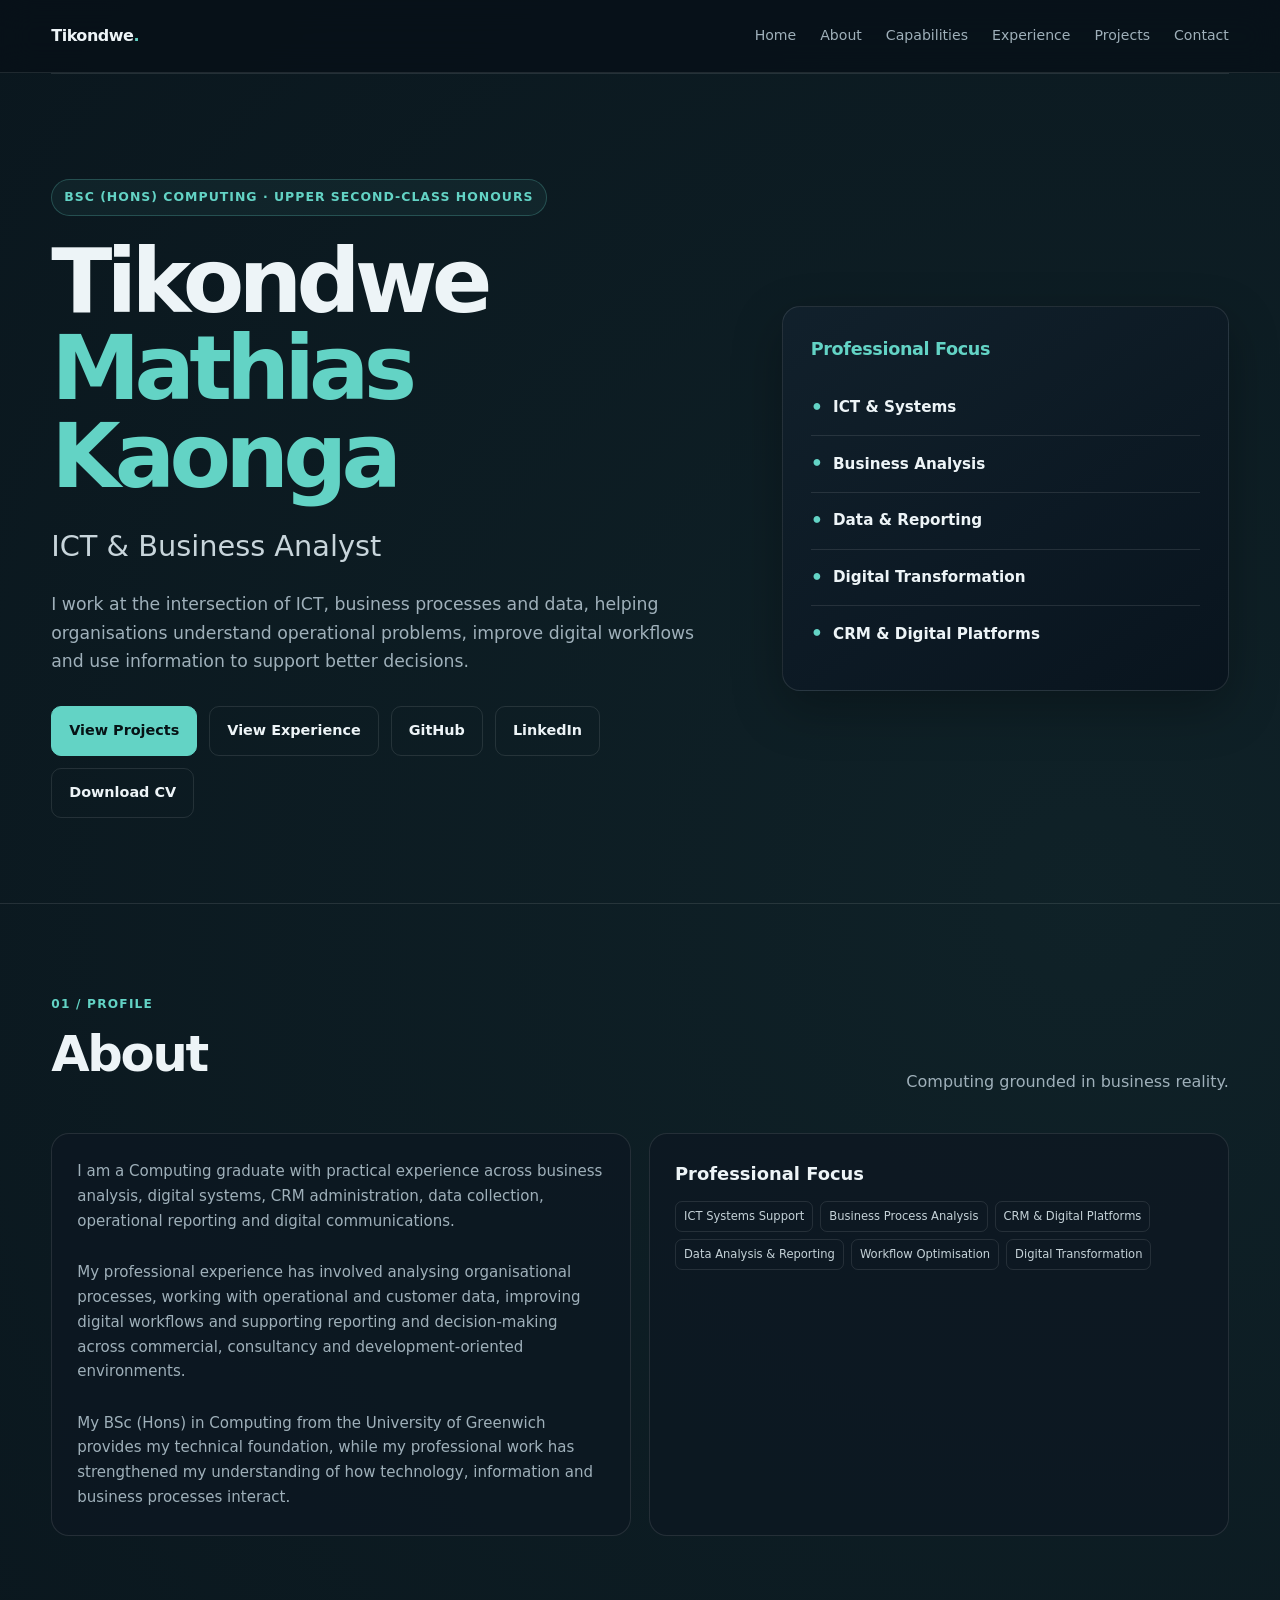
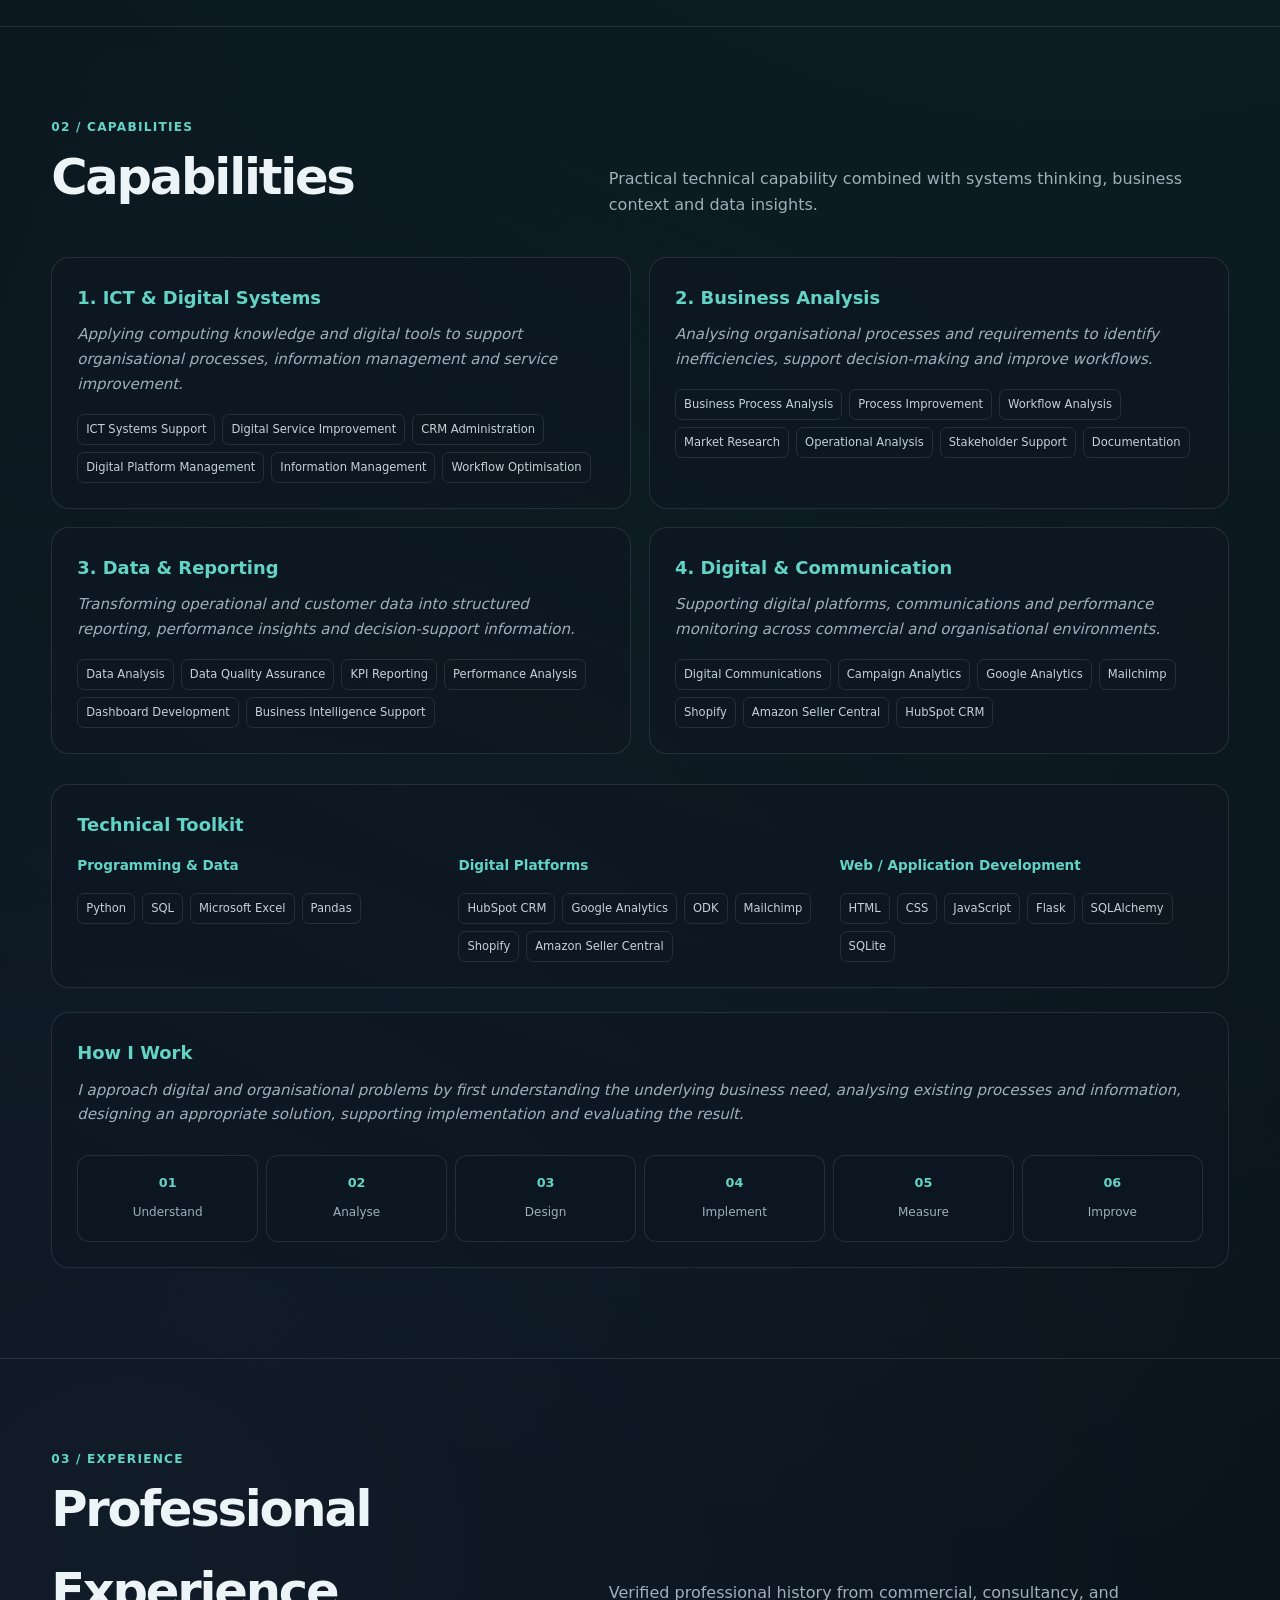
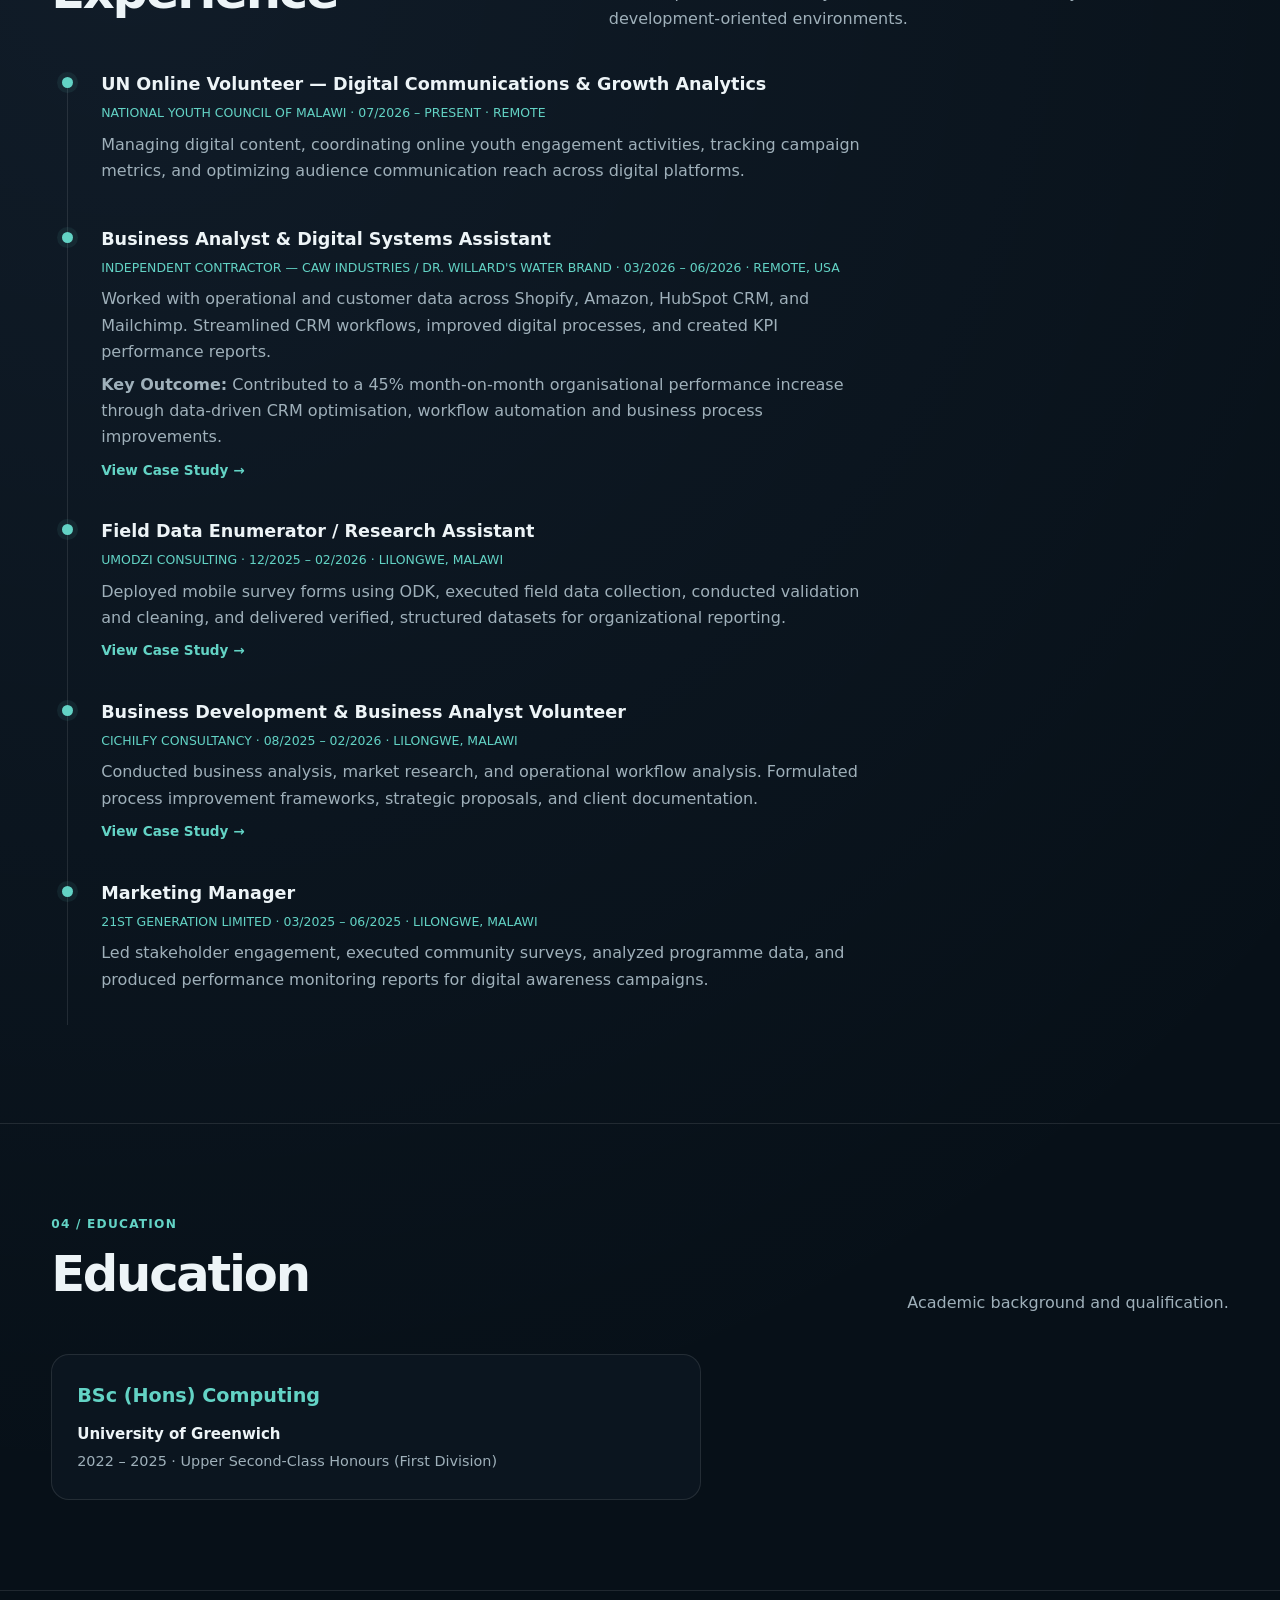
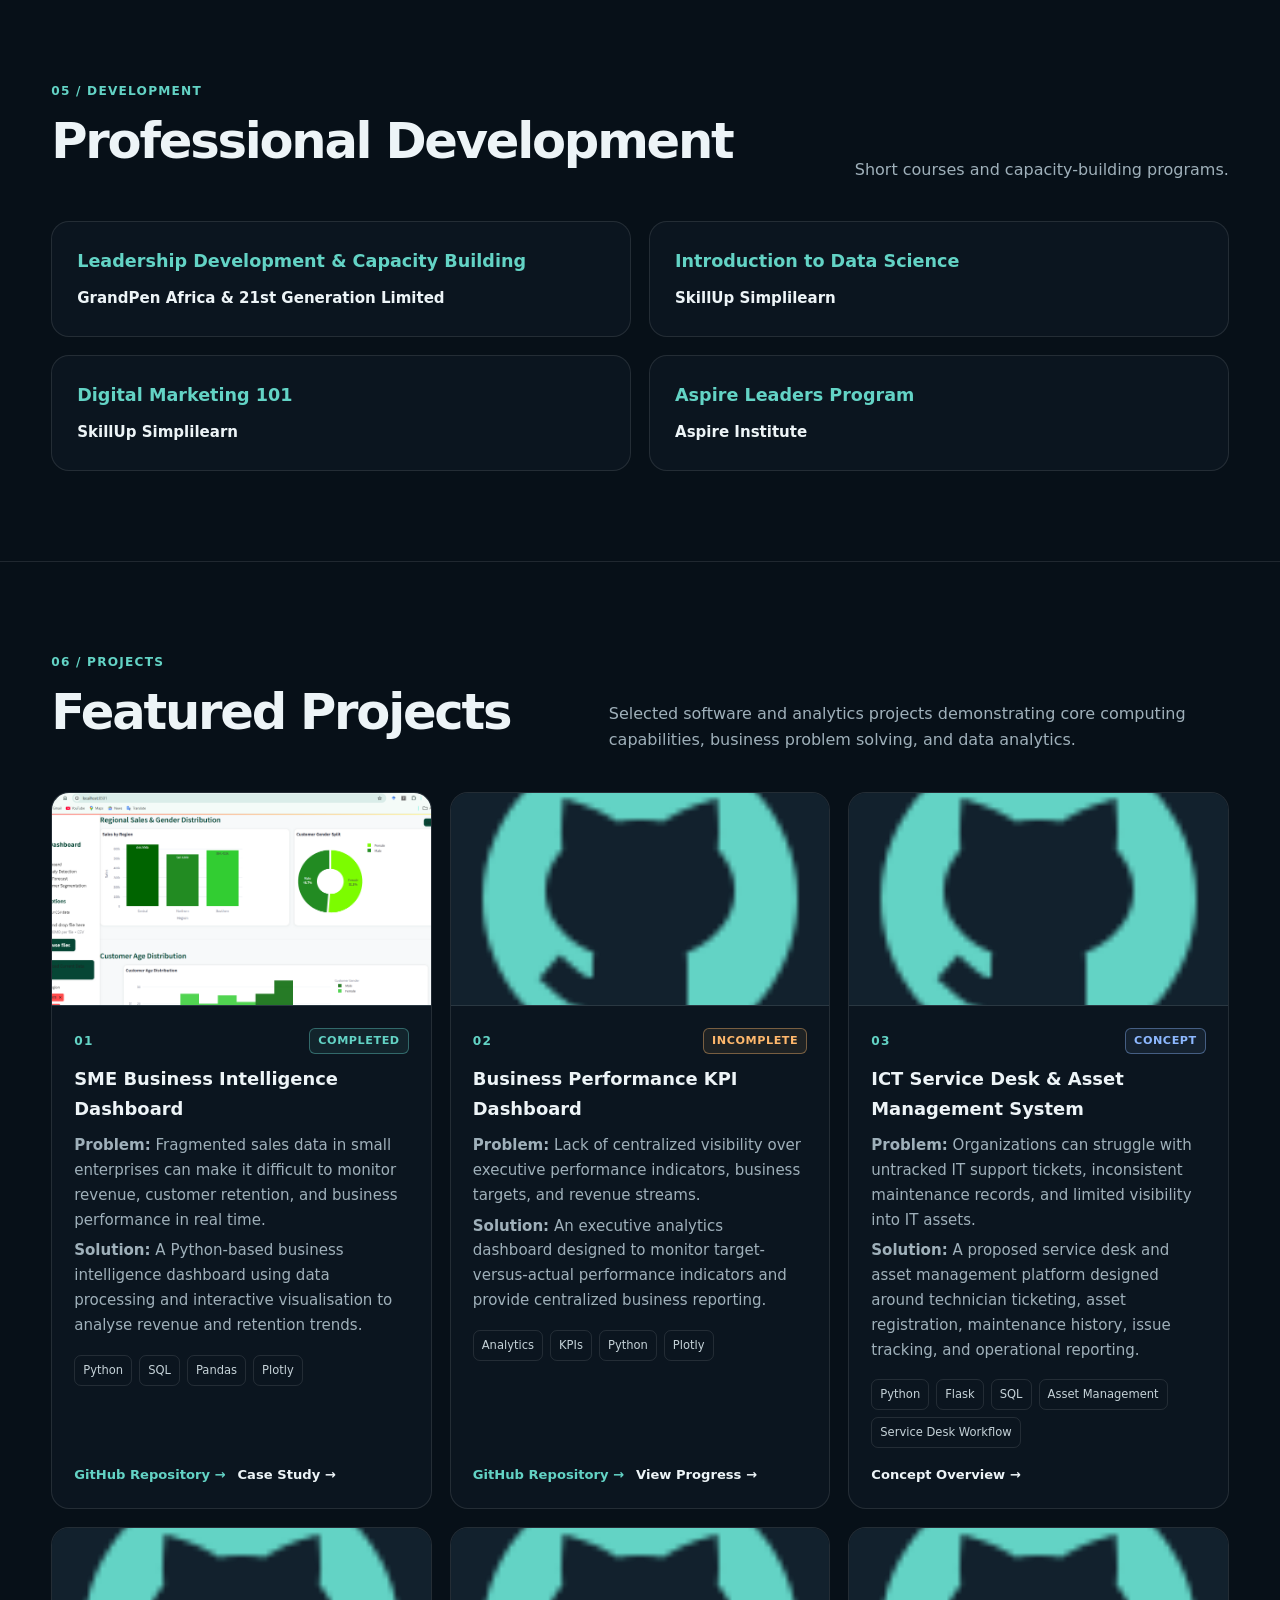
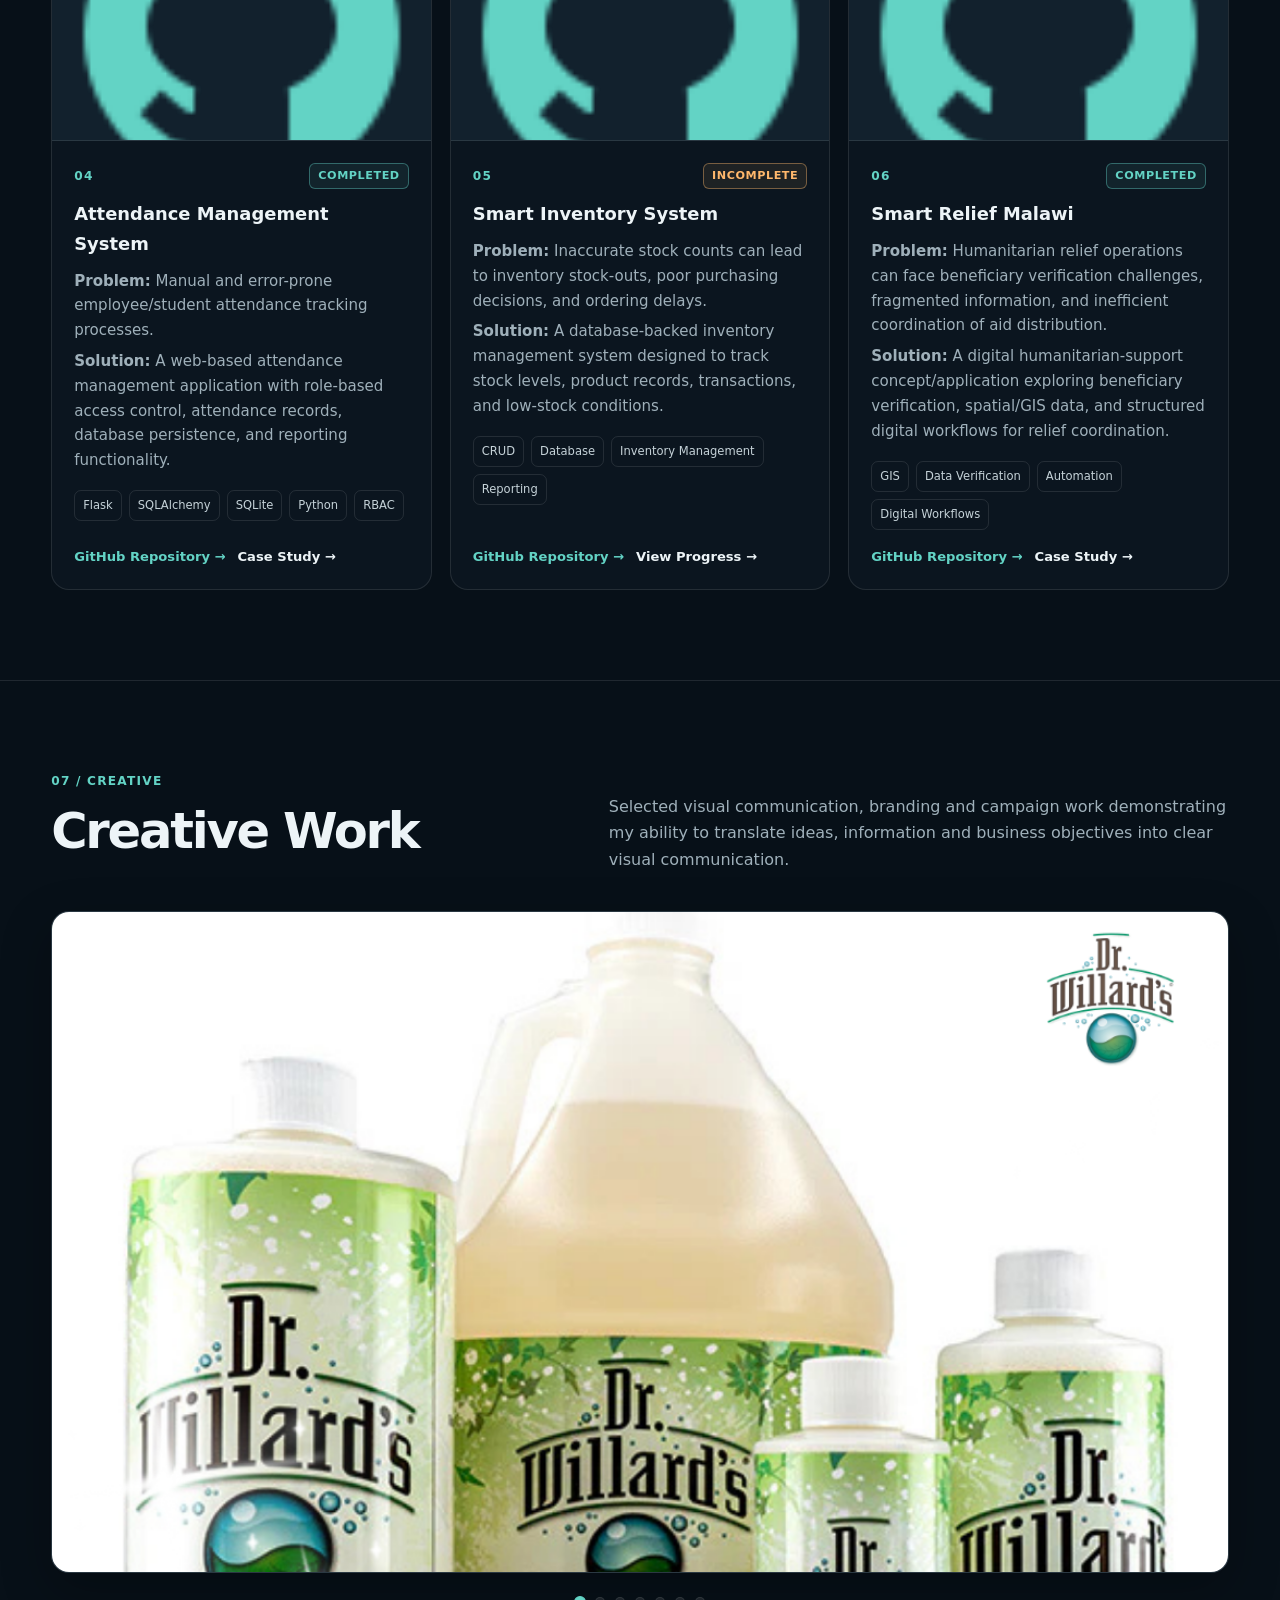
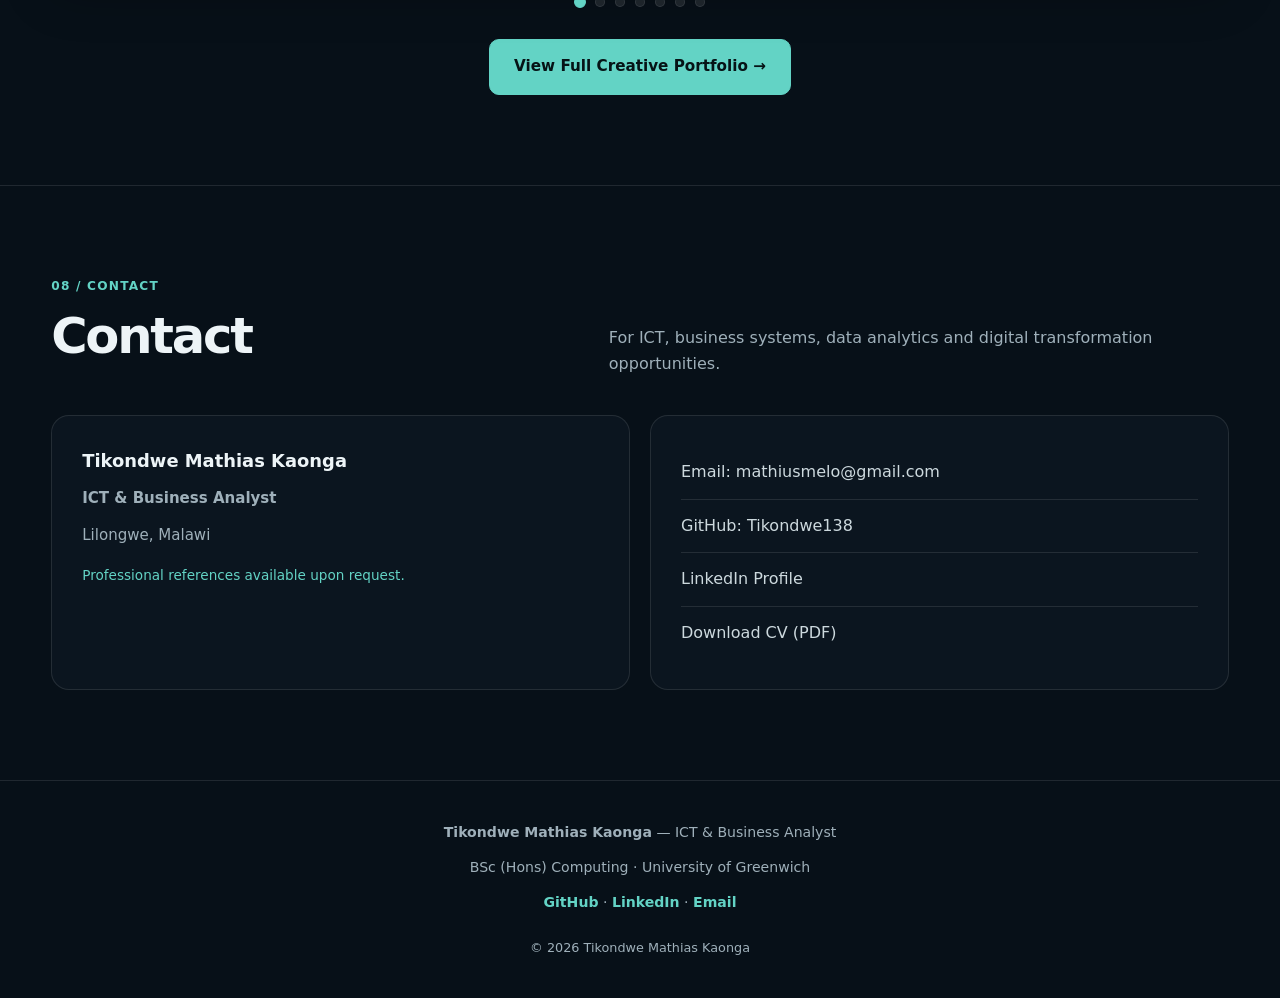
==== commit 6c38224b: "Add files via upload" ====
--- a/index.html
+++ b/index.html
@@ -20,7 +20,6 @@
       <a href="#capabilities">Capabilities</a>
       <a href="#experience">Experience</a>
       <a href="#projects">Projects</a>
-      <a href="creative/index.html">Creative Work</a>
       <a href="#contact">Contact</a>
     </nav>
   </div>
@@ -308,114 +307,164 @@
     <div class="container">
       <div class="section-head">
         <div><div class="number">06 / PROJECTS</div><h2>Featured Projects</h2></div>
-        <p>Selected software and analytics projects demonstrating core computing capabilities.</p>
-      </div>
+        <p>Selected software and analytics projects demonstrating core computing capabilities, business problem solving, and data analytics.</p>
+      </div>
+
       <div class="grid grid-3">
         <!-- PROJECT 01 -->
         <article class="card project-card">
+          <div class="project-image">
+            <img src="assets/projects/sme-bi-dashboard.png" alt="SME Business Intelligence Dashboard showing revenue and customer retention analytics" loading="lazy" />
+          </div>
           <div class="project-body">
-            <div style="display:flex;justify-content:space-between;align-items:center;margin-bottom:8px">
+            <div class="project-meta">
               <div class="number">01</div>
-              <span class="tag" style="border-color:var(--accent);color:var(--accent)">COMPLETED</span>
+              <span class="project-status completed">COMPLETED</span>
             </div>
             <h3>SME Business Intelligence Dashboard</h3>
-            <p><strong>Problem:</strong> Fragmented sales data in small enterprises hindering real-time performance tracking.</p>
-            <p style="margin-top:6px"><strong>Solution:</strong> Automated Python/Plotly dashboard for revenue and retention trends.</p>
-            <div class="tag-row"><span class="tag">Python</span><span class="tag">SQL</span><span class="tag">Pandas</span><span class="tag">Plotly</span></div>
-          </div>
-          <div style="margin-top:16px;display:flex;gap:12px">
-            <a href="https://github.com/Tikondwe138" target="_blank" rel="noopener noreferrer" style="color:var(--accent);font-weight:700;font-size:0.8rem">GitHub Repository →</a>
-            <a href="projects/sme-bi-dashboard.html" style="color:var(--text);font-weight:700;font-size:0.8rem">Case Study →</a>
+            <p><strong>Problem:</strong> Fragmented sales data in small enterprises can make it difficult to monitor revenue, customer retention, and business performance in real time.</p>
+            <p style="margin-top:6px"><strong>Solution:</strong> A Python-based business intelligence dashboard using data processing and interactive visualisation to analyse revenue and retention trends.</p>
+            <div class="tag-row">
+              <span class="tag">Python</span>
+              <span class="tag">SQL</span>
+              <span class="tag">Pandas</span>
+              <span class="tag">Plotly</span>
+            </div>
+            <div class="project-actions">
+              <a href="https://github.com/Tikondwe138/bi-dashboard-sme" target="_blank" rel="noopener noreferrer">GitHub Repository →</a>
+              <a href="projects/sme-bi-dashboard.html" class="secondary-action">Case Study →</a>
+            </div>
           </div>
         </article>
 
         <!-- PROJECT 02 -->
         <article class="card project-card">
+          <div class="project-image">
+            <img src="assets/projects/business-kpi-dashboard.png" alt="Business Performance KPI Dashboard executive analytics interface" loading="lazy" />
+          </div>
           <div class="project-body">
-            <div style="display:flex;justify-content:space-between;align-items:center;margin-bottom:8px">
+            <div class="project-meta">
               <div class="number">02</div>
-              <span class="tag" style="border-color:var(--accent);color:var(--accent)">COMPLETED</span>
+              <span class="project-status incomplete">INCOMPLETE</span>
             </div>
             <h3>Business Performance KPI Dashboard</h3>
-            <p><strong>Problem:</strong> Lack of centralized visibility over executive performance indicators and revenue streams.</p>
-            <p style="margin-top:6px"><strong>Solution:</strong> Executive analytics reporting platform to monitor target vs actual metrics.</p>
-            <div class="tag-row"><span class="tag">Analytics</span><span class="tag">KPIs</span><span class="tag">Plotly</span></div>
-          </div>
-          <div style="margin-top:16px;display:flex;gap:12px">
-            <a href="https://github.com/Tikondwe138" target="_blank" rel="noopener noreferrer" style="color:var(--accent);font-weight:700;font-size:0.8rem">GitHub Repository →</a>
-            <a href="projects/kpi-dashboard.html" style="color:var(--text);font-weight:700;font-size:0.8rem">Case Study →</a>
+            <p><strong>Problem:</strong> Lack of centralized visibility over executive performance indicators, business targets, and revenue streams.</p>
+            <p style="margin-top:6px"><strong>Solution:</strong> An executive analytics dashboard designed to monitor target-versus-actual performance indicators and provide centralized business reporting.</p>
+            <div class="tag-row">
+              <span class="tag">Analytics</span>
+              <span class="tag">KPIs</span>
+              <span class="tag">Python</span>
+              <span class="tag">Plotly</span>
+            </div>
+            <div class="project-actions">
+              <a href="https://github.com/Tikondwe138/business-performance-kpi-dashboard" target="_blank" rel="noopener noreferrer">GitHub Repository →</a>
+              <a href="projects/kpi-dashboard.html" class="secondary-action">View Progress →</a>
+            </div>
           </div>
         </article>
 
         <!-- PROJECT 03 -->
         <article class="card project-card">
+          <div class="project-image">
+            <img src="assets/projects/ict-service-desk.png" alt="ICT Service Desk & Asset Management System conceptual platform architecture" loading="lazy" />
+          </div>
           <div class="project-body">
-            <div style="display:flex;justify-content:space-between;align-items:center;margin-bottom:8px">
+            <div class="project-meta">
               <div class="number">03</div>
-              <span class="tag" style="border-color:var(--accent-2);color:var(--accent-2)">IN DEVELOPMENT</span>
+              <span class="project-status concept">CONCEPT</span>
             </div>
             <h3>ICT Service Desk & Asset Management System</h3>
-            <p><strong>Problem:</strong> Un-tracked IT support tickets and missing maintenance records in organizations.</p>
-            <p style="margin-top:6px"><strong>Solution:</strong> Proposed service desk portal for technician ticketing and asset history.</p>
-            <div class="tag-row"><span class="tag">Python</span><span class="tag">Flask</span></div>
-          </div>
-          <div style="margin-top:16px;display:flex;gap:12px">
-            <a href="https://github.com/Tikondwe138" target="_blank" rel="noopener noreferrer" style="color:var(--accent);font-weight:700;font-size:0.8rem">GitHub Profile →</a>
-            <a href="projects/service-desk.html" style="color:var(--text);font-weight:700;font-size:0.8rem">Overview →</a>
+            <p><strong>Problem:</strong> Organizations can struggle with untracked IT support tickets, inconsistent maintenance records, and limited visibility into IT assets.</p>
+            <p style="margin-top:6px"><strong>Solution:</strong> A proposed service desk and asset management platform designed around technician ticketing, asset registration, maintenance history, issue tracking, and operational reporting.</p>
+            <div class="tag-row">
+              <span class="tag">Python</span>
+              <span class="tag">Flask</span>
+              <span class="tag">SQL</span>
+              <span class="tag">Asset Management</span>
+              <span class="tag">Service Desk Workflow</span>
+            </div>
+            <div class="project-actions">
+              <a href="projects/service-desk.html" class="secondary-action">Concept Overview →</a>
+            </div>
           </div>
         </article>
 
         <!-- PROJECT 04 -->
         <article class="card project-card">
+          <div class="project-image">
+            <img src="assets/projects/attendance-system.png" alt="Attendance Management System role-based portal and attendance logs" loading="lazy" />
+          </div>
           <div class="project-body">
-            <div style="display:flex;justify-content:space-between;align-items:center;margin-bottom:8px">
+            <div class="project-meta">
               <div class="number">04</div>
-              <span class="tag" style="border-color:var(--accent);color:var(--accent)">COMPLETED</span>
+              <span class="project-status completed">COMPLETED</span>
             </div>
             <h3>Attendance Management System</h3>
             <p><strong>Problem:</strong> Manual and error-prone employee/student attendance tracking processes.</p>
-            <p style="margin-top:6px"><strong>Solution:</strong> Web application with role-based access control and reporting endpoints.</p>
-            <div class="tag-row"><span class="tag">Flask</span><span class="tag">SQLAlchemy</span><span class="tag">SQLite</span></div>
-          </div>
-          <div style="margin-top:16px;display:flex;gap:12px">
-            <a href="https://github.com/Tikondwe138" target="_blank" rel="noopener noreferrer" style="color:var(--accent);font-weight:700;font-size:0.8rem">GitHub Repository →</a>
-            <a href="projects/attendance-system.html" style="color:var(--text);font-weight:700;font-size:0.8rem">Case Study →</a>
+            <p style="margin-top:6px"><strong>Solution:</strong> A web-based attendance management application with role-based access control, attendance records, database persistence, and reporting functionality.</p>
+            <div class="tag-row">
+              <span class="tag">Flask</span>
+              <span class="tag">SQLAlchemy</span>
+              <span class="tag">SQLite</span>
+              <span class="tag">Python</span>
+              <span class="tag">RBAC</span>
+            </div>
+            <div class="project-actions">
+              <a href="https://github.com/Tikondwe138/attendance-app" target="_blank" rel="noopener noreferrer">GitHub Repository →</a>
+              <a href="projects/attendance-system.html" class="secondary-action">Case Study →</a>
+            </div>
           </div>
         </article>
 
         <!-- PROJECT 05 -->
         <article class="card project-card">
+          <div class="project-image">
+            <img src="assets/projects/smart-inventory.png" alt="Smart Inventory System stock monitoring and low-stock alert screen" loading="lazy" />
+          </div>
           <div class="project-body">
-            <div style="display:flex;justify-content:space-between;align-items:center;margin-bottom:8px">
+            <div class="project-meta">
               <div class="number">05</div>
-              <span class="tag" style="border-color:var(--accent);color:var(--accent)">COMPLETED</span>
+              <span class="project-status incomplete">INCOMPLETE</span>
             </div>
             <h3>Smart Inventory System</h3>
-            <p><strong>Problem:</strong> Inaccurate stock counts leading to inventory stock-outs and ordering delays.</p>
-            <p style="margin-top:6px"><strong>Solution:</strong> Database-backed inventory tool with automated low-stock alerts.</p>
-            <div class="tag-row"><span class="tag">CRUD</span><span class="tag">Database</span><span class="tag">Reporting</span></div>
-          </div>
-          <div style="margin-top:16px;display:flex;gap:12px">
-            <a href="https://github.com/Tikondwe138" target="_blank" rel="noopener noreferrer" style="color:var(--accent);font-weight:700;font-size:0.8rem">GitHub Repository →</a>
-            <a href="projects/inventory-system.html" style="color:var(--text);font-weight:700;font-size:0.8rem">Case Study →</a>
+            <p><strong>Problem:</strong> Inaccurate stock counts can lead to inventory stock-outs, poor purchasing decisions, and ordering delays.</p>
+            <p style="margin-top:6px"><strong>Solution:</strong> A database-backed inventory management system designed to track stock levels, product records, transactions, and low-stock conditions.</p>
+            <div class="tag-row">
+              <span class="tag">CRUD</span>
+              <span class="tag">Database</span>
+              <span class="tag">Inventory Management</span>
+              <span class="tag">Reporting</span>
+            </div>
+            <div class="project-actions">
+              <a href="https://github.com/Tikondwe138/smart-inventory-system" target="_blank" rel="noopener noreferrer">GitHub Repository →</a>
+              <a href="projects/inventory-system.html" class="secondary-action">View Progress →</a>
+            </div>
           </div>
         </article>
 
         <!-- PROJECT 06 -->
         <article class="card project-card">
+          <div class="project-image">
+            <img src="assets/projects/smart-relief-malawi.png" alt="Smart Relief Malawi humanitarian GIS map and beneficiary verification concept" loading="lazy" />
+          </div>
           <div class="project-body">
-            <div style="display:flex;justify-content:space-between;align-items:center;margin-bottom:8px">
+            <div class="project-meta">
               <div class="number">06</div>
-              <span class="tag" style="border-color:var(--accent-2);color:var(--accent-2)">CONCEPT</span>
+              <span class="project-status completed">COMPLETED</span>
             </div>
             <h3>Smart Relief Malawi</h3>
-            <p><strong>Problem:</strong> Inefficiencies and beneficiary verification challenges in humanitarian relief aid.</p>
-            <p style="margin-top:6px"><strong>Solution:</strong> Concept exploring GIS spatial data and digital verification workflows.</p>
-            <div class="tag-row"><span class="tag">GIS</span><span class="tag">Data Verification</span><span class="tag">Automation</span></div>
-          </div>
-          <div style="margin-top:16px;display:flex;gap:12px">
-            <a href="https://github.com/Tikondwe138" target="_blank" rel="noopener noreferrer" style="color:var(--accent);font-weight:700;font-size:0.8rem">GitHub Profile →</a>
-            <a href="projects/smart-relief.html" style="color:var(--text);font-weight:700;font-size:0.8rem">Concept Note →</a>
+            <p><strong>Problem:</strong> Humanitarian relief operations can face beneficiary verification challenges, fragmented information, and inefficient coordination of aid distribution.</p>
+            <p style="margin-top:6px"><strong>Solution:</strong> A digital humanitarian-support concept/application exploring beneficiary verification, spatial/GIS data, and structured digital workflows for relief coordination.</p>
+            <div class="tag-row">
+              <span class="tag">GIS</span>
+              <span class="tag">Data Verification</span>
+              <span class="tag">Automation</span>
+              <span class="tag">Digital Workflows</span>
+            </div>
+            <div class="project-actions">
+              <a href="https://github.com/Tikondwe138/smart-relief-malawi" target="_blank" rel="noopener noreferrer">GitHub Repository →</a>
+              <a href="projects/smart-relief.html" class="secondary-action">Case Study →</a>
+            </div>
           </div>
         </article>
       </div>
@@ -426,28 +475,49 @@
     <div class="container">
       <div class="section-head">
         <div><div class="number">07 / CREATIVE</div><h2>Creative Work</h2></div>
-        <p>Selected visual communication and graphic design work demonstrating my ability to translate ideas, information and business objectives into clear visual communication.</p>
-      </div>
-
-      <!-- GALLERY CATEGORY CARDS -->
-      <div class="grid grid-3">
-        <article class="card creative-card" onclick="openLightbox('Mmera Pure Soya Packaging Design', 'Brand Identity & Packaging', 'Brand identity and packaging visual design for a Malawi-based local food product.', 'Role: Brand / Graphic Designer | Tools: Canva / Photoshop')">
-          <h3 style="font-size:1.1rem;color:var(--accent)">Mmera Pure Soya</h3>
-          <p style="font-size:0.85rem;color:var(--muted);margin-top:4px">Brand Identity · Packaging</p>
-          <p style="font-size:0.9rem;margin-top:10px">Packaging design created for local product branding and market positioning.</p>
-        </article>
-
-        <article class="card creative-card" onclick="openLightbox('Digital Campaign Materials', 'Marketing & Campaign Design', 'Visual campaign assets created for online promotional reach.', 'Role: Graphic Designer | Tools: Canva / Digital Design Suite')">
-          <h3 style="font-size:1.1rem;color:var(--accent)">Campaign Visual Assets</h3>
-          <p style="font-size:0.85rem;color:var(--muted);margin-top:4px">Marketing & Campaign Design</p>
-          <p style="font-size:0.9rem;margin-top:10px">Structured campaign posters and promotional banners for digital media.</p>
-        </article>
-
-        <article class="card creative-card" onclick="openLightbox('Information & Service Card Design', 'Presentation & Information Design', 'Information design formatting service packages and corporate outlines into legible visual assets.', 'Role: Information Designer | Tools: Digital Design Tools')">
-          <h3 style="font-size:1.1rem;color:var(--accent)">Information & Service Cards</h3>
-          <p style="font-size:0.85rem;color:var(--muted);margin-top:4px">Presentation & Information Design</p>
-          <p style="font-size:0.9rem;margin-top:10px">Visual presentation assets organizing complex operational details into clear layouts.</p>
-        </article>
+        <p>Selected visual communication, branding and campaign work demonstrating my ability to translate ideas, information and business objectives into clear visual communication.</p>
+      </div>
+
+      <div class="creative-showcase">
+        <div class="creative-slideshow" aria-label="Creative work showcase">
+          <div class="creative-slide active">
+            <img src="assets/creative/creative-01.jpg" alt="Mmera Pure Soya Brand Identity and Packaging Design" />
+          </div>
+          <div class="creative-slide">
+            <img src="assets/creative/creative-02.jpg" alt="Digital Media Campaign Materials and Posters" />
+          </div>
+          <div class="creative-slide">
+            <img src="assets/creative/creative-03.jpg" alt="Information and Service Package Card Presentation" />
+          </div>
+          <div class="creative-slide">
+            <img src="assets/creative/creative-04.jpg" alt="Social Media Graphic Assets and Banners" />
+          </div>
+          <div class="creative-slide">
+            <img src="assets/creative/creative-05.jpg" alt="Product Packaging Mockups and Labels" />
+          </div>
+          <div class="creative-slide">
+            <img src="assets/creative/creative-06.jpg" alt="Corporate Visual Presentation Slides" />
+          </div>
+          <div class="creative-slide">
+            <img src="assets/creative/creative-07.jpg" alt="Brand Identity Guidelines and Style Sheets" />
+          </div>
+        </div>
+
+        <div class="creative-indicators" aria-label="Slideshow slide indicators">
+          <span class="creative-dot active" aria-label="Go to slide 1"></span>
+          <span class="creative-dot" aria-label="Go to slide 2"></span>
+          <span class="creative-dot" aria-label="Go to slide 3"></span>
+          <span class="creative-dot" aria-label="Go to slide 4"></span>
+          <span class="creative-dot" aria-label="Go to slide 5"></span>
+          <span class="creative-dot" aria-label="Go to slide 6"></span>
+          <span class="creative-dot" aria-label="Go to slide 7"></span>
+        </div>
+
+        <div class="creative-cta">
+          <a href="https://drive.google.com/drive/folders/17m08boR27YiG8hWuVqrGfaug-TxGYiR2?usp=drive_link" target="_blank" rel="noopener noreferrer" class="btn primary">
+            View Full Creative Portfolio →
+          </a>
+        </div>
       </div>
     </div>
   </section>
--- a/css/style.css
+++ b/css/style.css
@@ -88,8 +88,80 @@
 .tag-row { display: flex; flex-wrap: wrap; gap: 7px; margin-top: 17px; }
 .tag { font-size: 0.72rem; padding: 5px 8px; border: 1px solid var(--line); border-radius: 7px; color: #c5d2d8; }
 .number { font-size: 0.76rem; color: var(--accent); font-weight: 800; letter-spacing: 0.1em; }
-.project-card { display: flex; flex-direction: column; min-height: 285px; }
-.project-card .project-body { flex: 1; }
+.project-card { display: flex; flex-direction: column; min-height: 380px; overflow: hidden; padding: 0; }
+.project-card .project-body { flex: 1; padding: 22px; display: flex; flex-direction: column; }
+.project-image { width: 100%; aspect-ratio: 16 / 9; overflow: hidden; background: var(--surface-2); border-bottom: 1px solid var(--line); }
+.project-image img { width: 100%; height: 100%; object-fit: cover; display: block; transition: transform 0.3s ease; }
+.project-card:hover .project-image img { transform: scale(1.03); }
+.project-meta { display: flex; justify-content: space-between; align-items: center; margin-bottom: 10px; }
+.project-status { font-size: 0.7rem; padding: 3px 8px; border-radius: 6px; font-weight: 700; letter-spacing: 0.05em; text-transform: uppercase; border: 1px solid var(--line); }
+.project-status.completed { color: var(--accent); border-color: rgba(99, 211, 197, 0.4); background: rgba(99, 211, 197, 0.08); }
+.project-status.incomplete { color: #ffb86c; border-color: rgba(255, 184, 108, 0.4); background: rgba(255, 184, 108, 0.08); }
+.project-status.concept { color: var(--accent-2); border-color: rgba(141, 184, 255, 0.4); background: rgba(141, 184, 255, 0.08); }
+.project-actions { margin-top: auto; padding-top: 16px; display: flex; flex-wrap: wrap; gap: 12px; align-items: center; }
+.project-actions a { font-size: 0.82rem; font-weight: 700; color: var(--accent); transition: color 0.2s; }
+.project-actions a.secondary-action { color: var(--text); }
+.project-actions a:hover { text-decoration: underline; }
+/* Creative Section Fade Slideshow */
+.creative-showcase { display: flex; flex-direction: column; align-items: center; gap: 24px; width: 100%; margin-top: 10px; }
+.creative-slideshow {
+  position: relative;
+  width: 100%;
+  aspect-ratio: 16 / 9;
+  overflow: hidden;
+  border-radius: var(--radius);
+  border: 1px solid var(--line);
+  background: var(--surface-2);
+  box-shadow: var(--shadow);
+}
+.creative-slide {
+  position: absolute;
+  inset: 0;
+  opacity: 0;
+  visibility: hidden;
+  transition: opacity 1.2s ease-in-out, visibility 1.2s ease-in-out;
+  display: flex;
+  align-items: center;
+  justify-content: center;
+}
+.creative-slide.active {
+  position: relative;
+  opacity: 1;
+  visibility: visible;
+}
+.creative-slide img {
+  width: 100%;
+  height: 100%;
+  object-fit: contain;
+  display: block;
+}
+.creative-indicators {
+  display: flex;
+  gap: 10px;
+  justify-content: center;
+  align-items: center;
+}
+.creative-dot {
+  width: 10px;
+  height: 10px;
+  border-radius: 50%;
+  background: var(--line);
+  border: 1px solid var(--line);
+  cursor: pointer;
+  transition: background 0.3s, transform 0.2s;
+}
+.creative-dot.active {
+  background: var(--accent);
+  border-color: var(--accent);
+  transform: scale(1.2);
+}
+.creative-cta { margin-top: 8px; text-align: center; }
+.creative-cta .btn { padding: 14px 24px; font-size: 0.95rem; }
+
+@media (prefers-reduced-motion: reduce) {
+  .creative-slide { transition: none !important; }
+}
+
 .timeline { position: relative; margin-left: 8px; }
 .timeline::before { content: ""; position: absolute; left: 8px; top: 8px; bottom: 8px; width: 1px; background: var(--line); }
 .timeline-item { position: relative; padding: 0 0 34px 42px; }
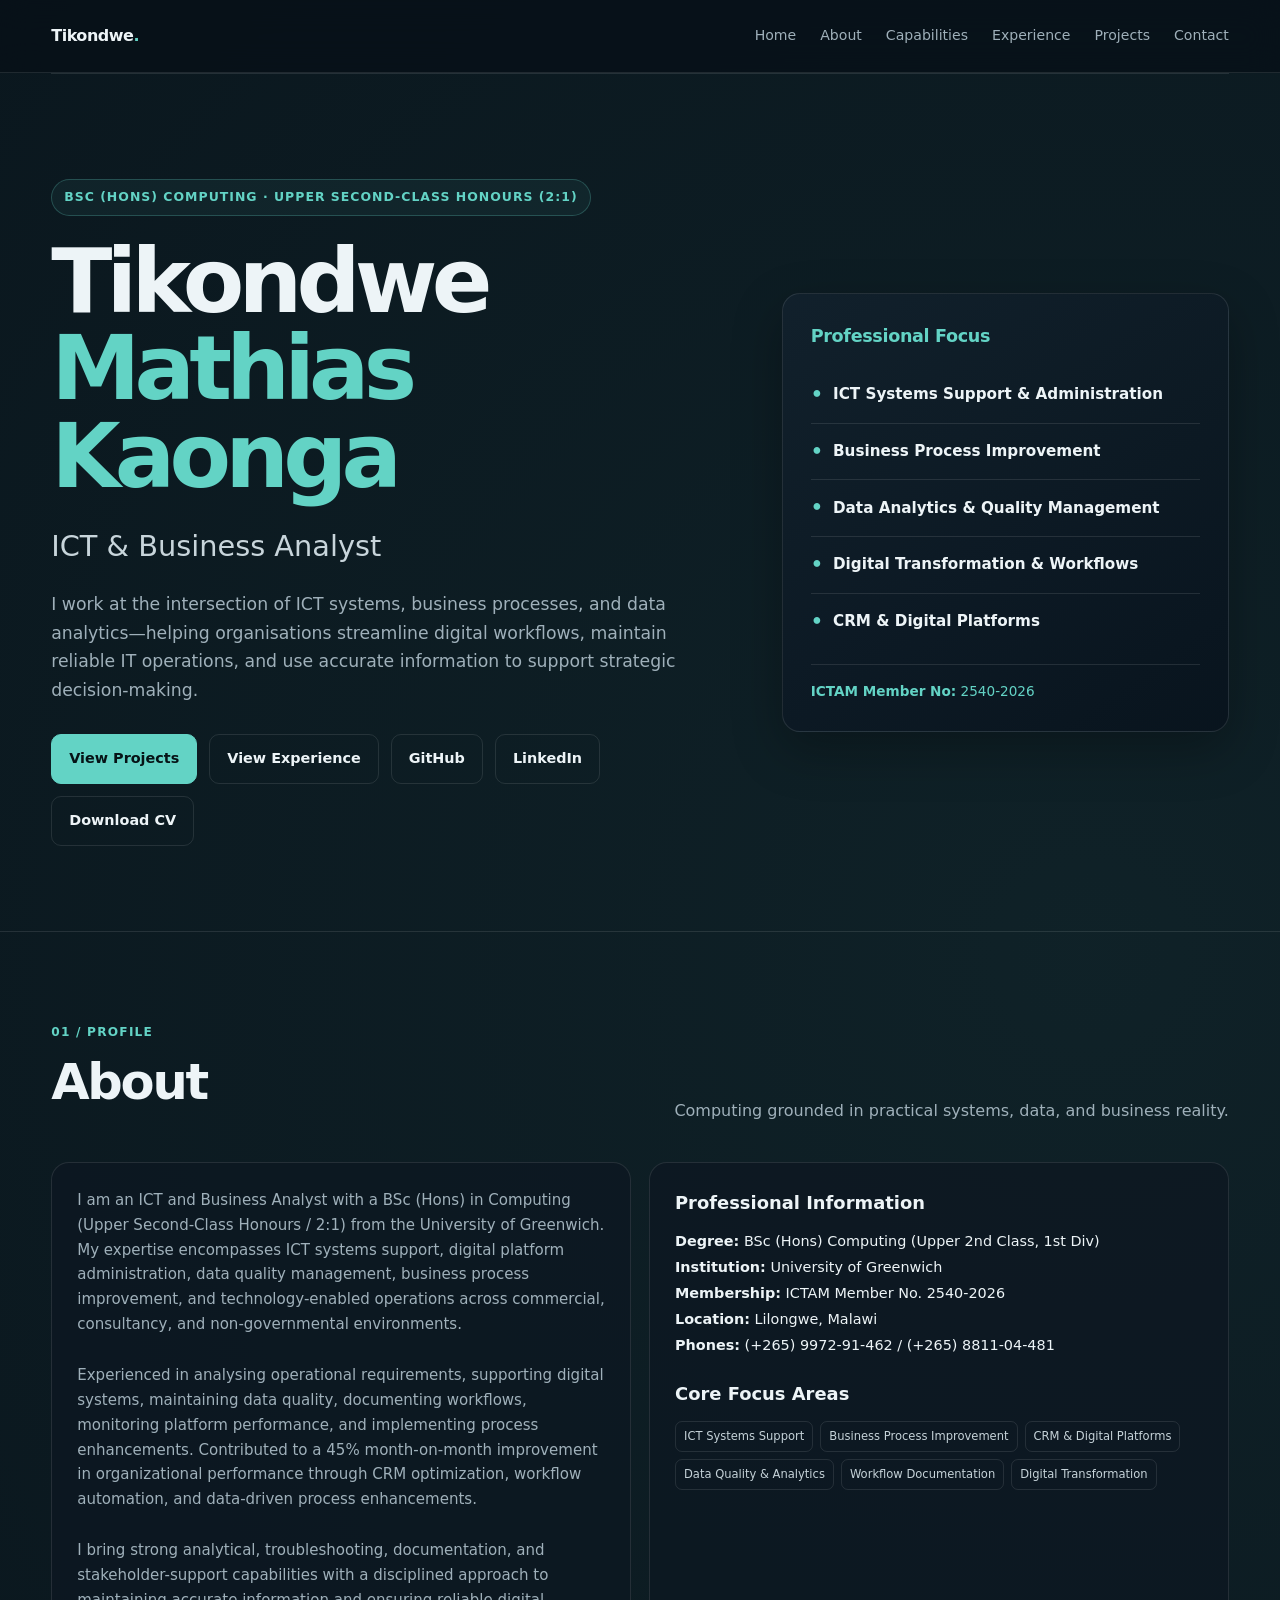
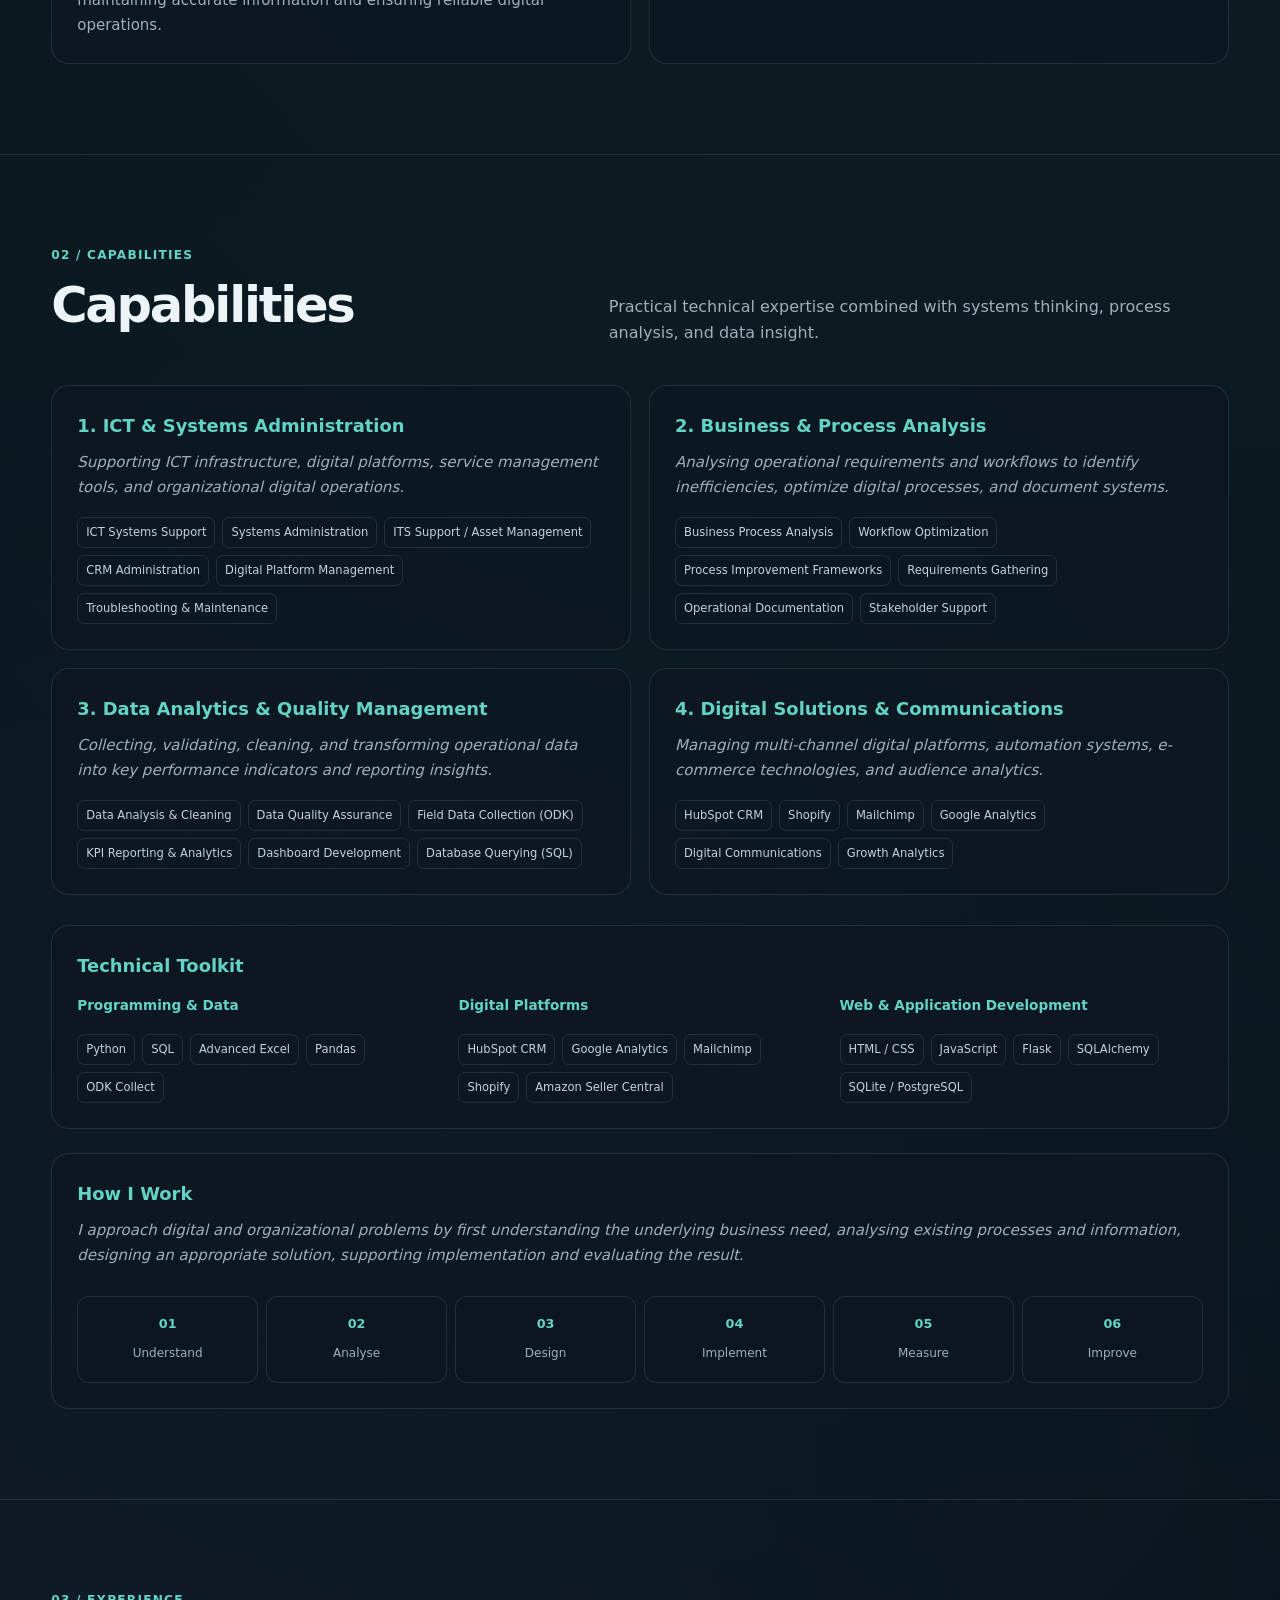
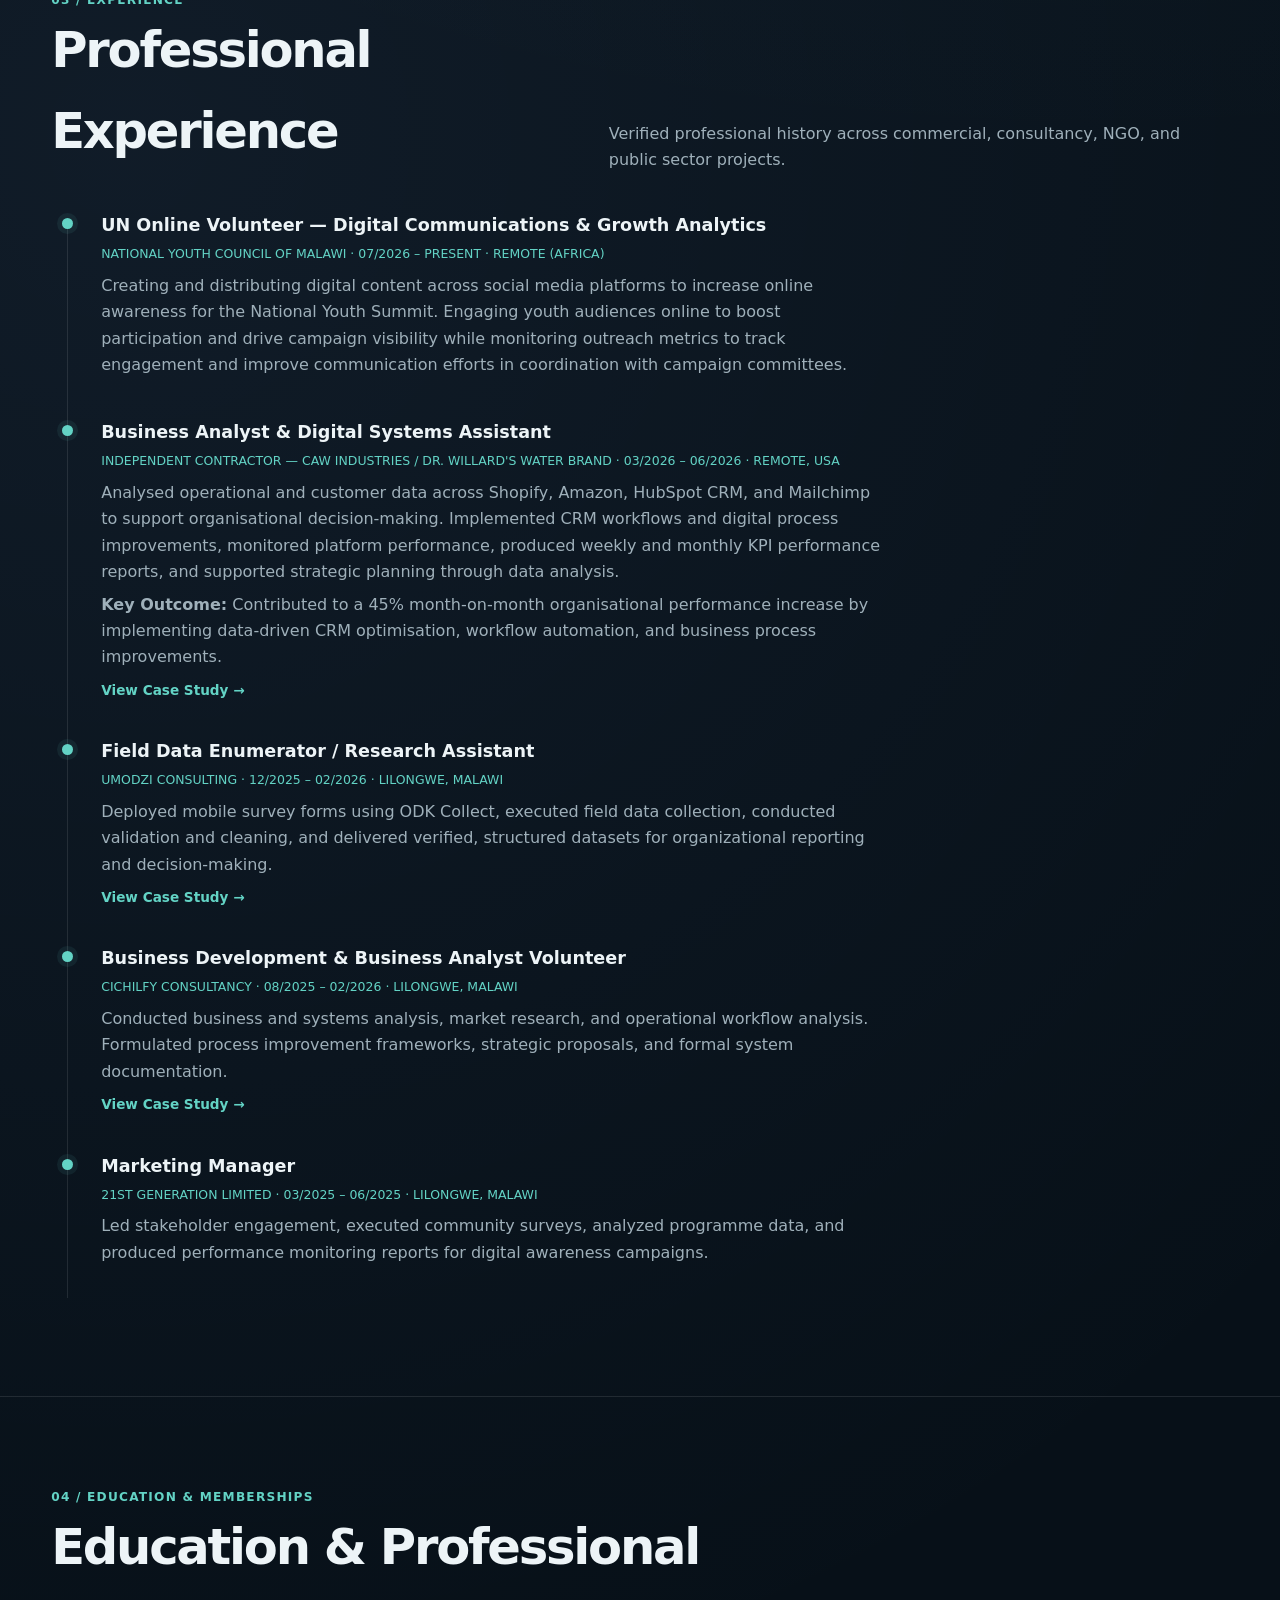
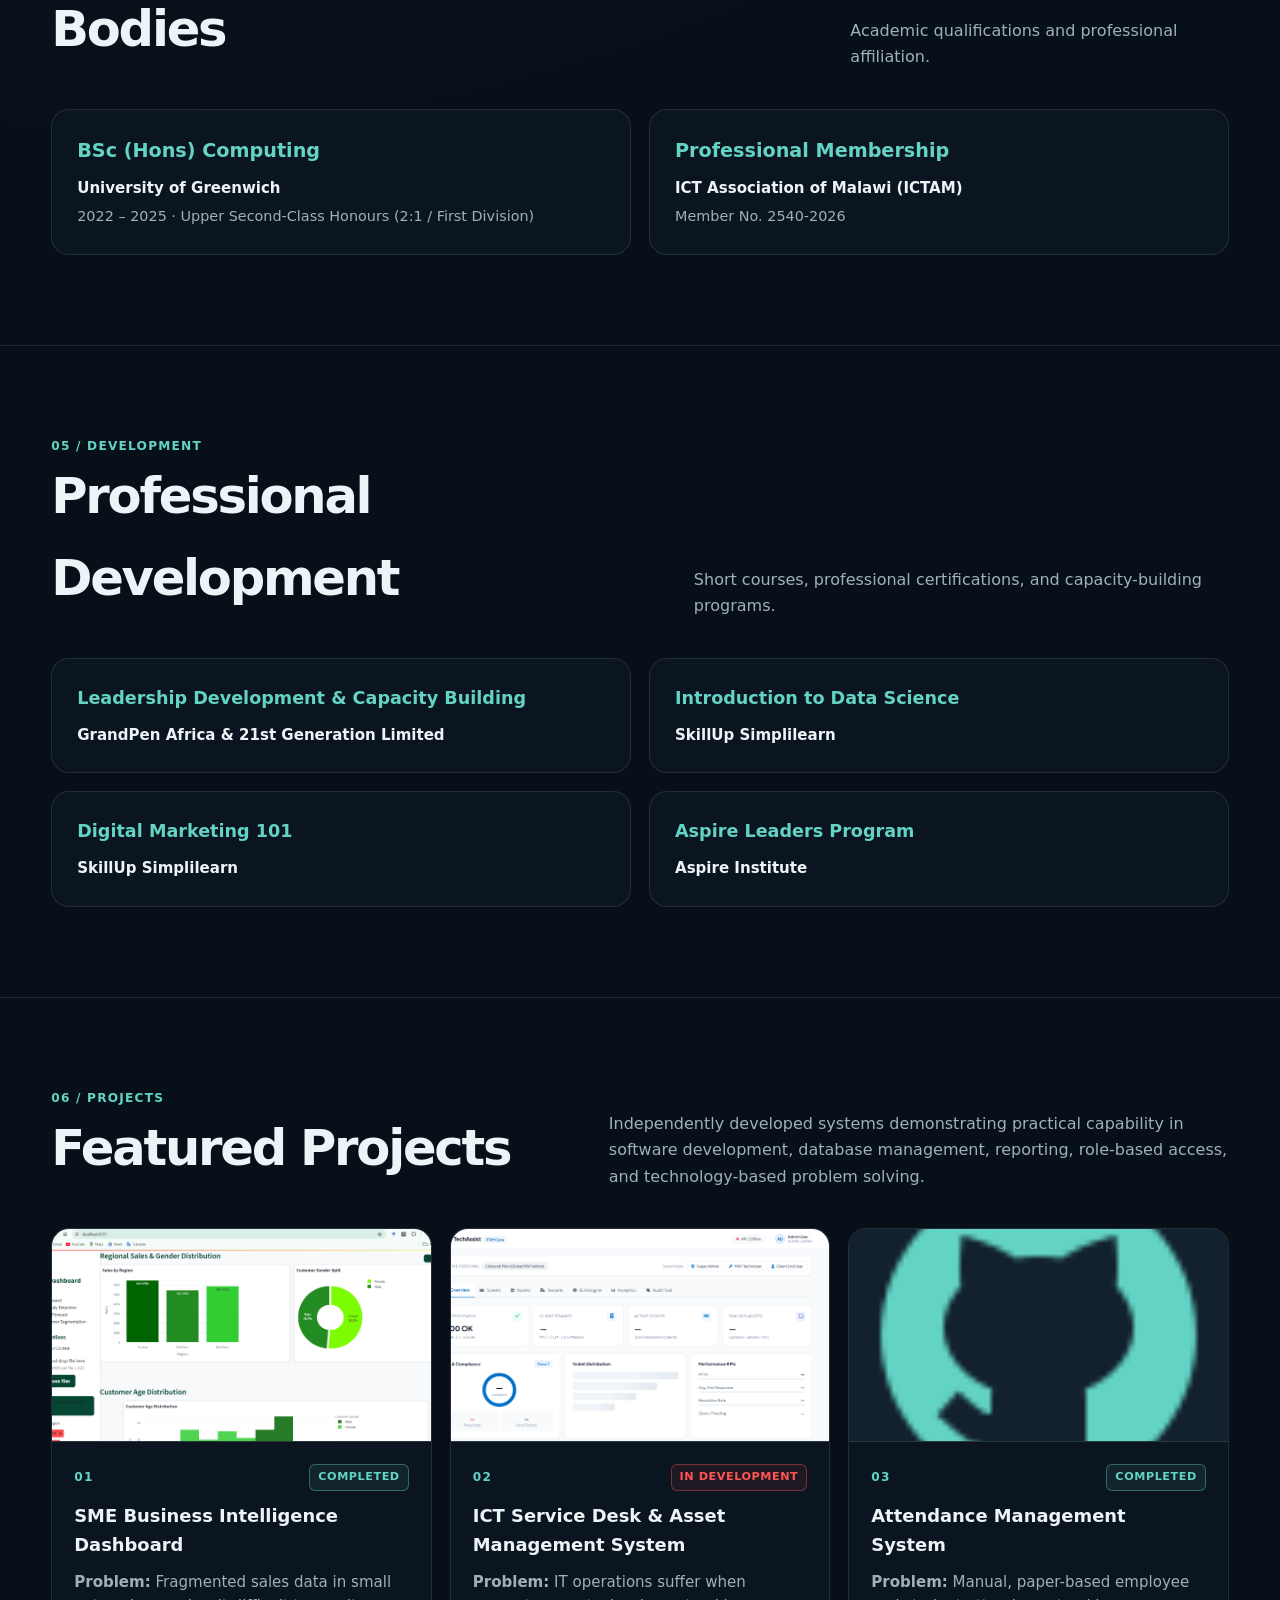
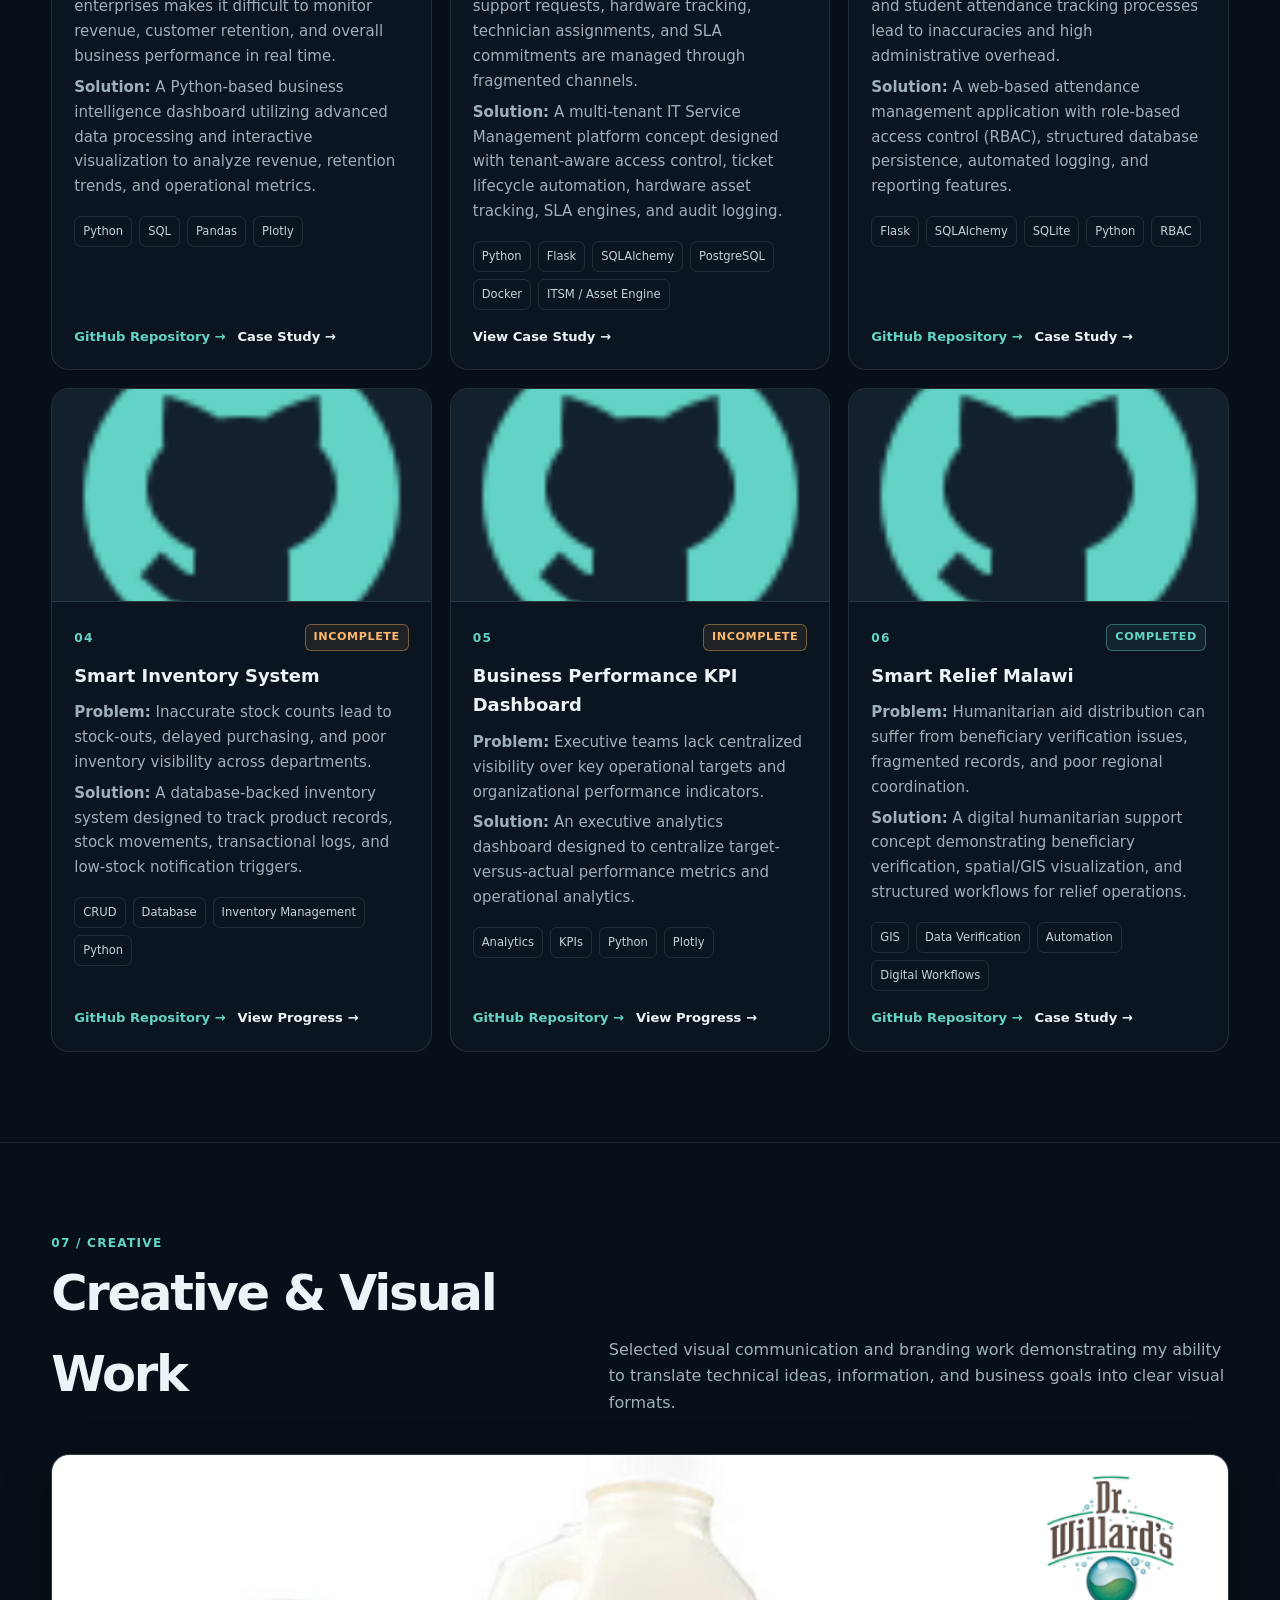
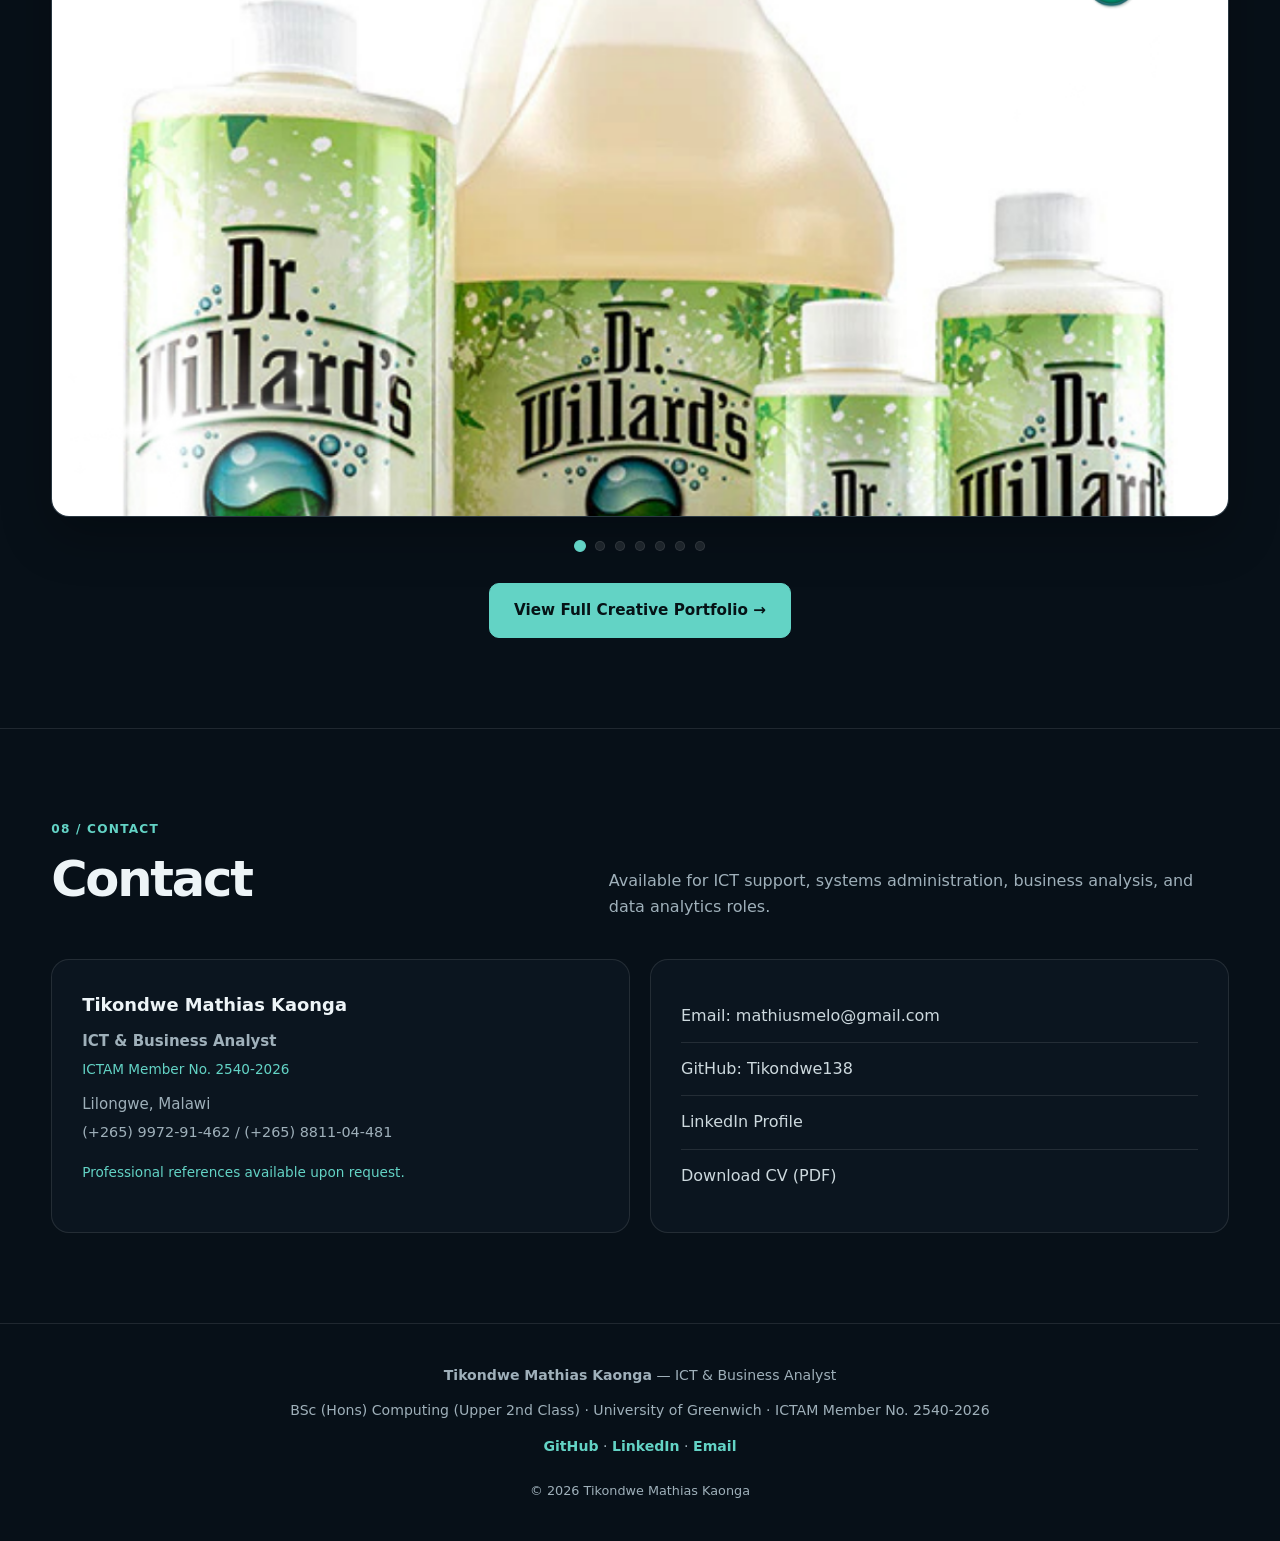
==== commit cca6619f: "Add files via upload Update" ====
--- a/index.html
+++ b/index.html
@@ -3,7 +3,7 @@
 <head>
   <meta charset="UTF-8" />
   <meta name="viewport" content="width=device-width, initial-scale=1.0" />
-  <meta name="description" content="Professional portfolio of Tikondwe Mathias Kaonga, a BSc (Hons) Computing graduate specialising in ICT, business analysis, digital systems, data analytics and digital transformation." />
+  <meta name="description" content="Professional portfolio of Tikondwe Mathias Kaonga, an ICT & Business Analyst specialising in ICT systems support, business analysis, digital transformation, data analytics, and operational workflows." />
   <meta name="author" content="Tikondwe Mathias Kaonga" />
   <title>Tikondwe Mathias Kaonga | ICT & Business Analyst</title>
   <link rel="stylesheet" href="css/style.css" />
@@ -28,11 +28,11 @@
 <main id="home">
   <section class="hero container">
     <div>
-      <div class="eyebrow">BSc (Hons) Computing · Upper Second-Class Honours</div>
+      <div class="eyebrow">BSc (Hons) Computing · Upper Second-Class Honours (2:1)</div>
       <h1>Tikondwe<br><span>Mathias Kaonga</span></h1>
       <h2>ICT & Business Analyst</h2>
       <p>
-        I work at the intersection of ICT, business processes and data, helping organisations understand operational problems, improve digital workflows and use information to support better decisions.
+        I work at the intersection of ICT systems, business processes, and data analytics—helping organisations streamline digital workflows, maintain reliable IT operations, and use accurate information to support strategic decision-making.
       </p>
       <div class="actions">
         <a class="btn primary" href="#projects">View Projects</a>
@@ -46,12 +46,15 @@
     <aside class="hero-card">
       <h3>Professional Focus</h3>
       <ul>
-        <li>ICT & Systems</li>
-        <li>Business Analysis</li>
-        <li>Data & Reporting</li>
-        <li>Digital Transformation</li>
+        <li>ICT Systems Support & Administration</li>
+        <li>Business Process Improvement</li>
+        <li>Data Analytics & Quality Management</li>
+        <li>Digital Transformation & Workflows</li>
         <li>CRM & Digital Platforms</li>
       </ul>
+      <div style="margin-top: 15px; padding-top: 15px; border-top: 1px solid var(--line); font-size: 0.85rem; color: var(--accent);">
+        <strong>ICTAM Member No:</strong> 2540-2026
+      </div>
     </aside>
   </section>
 
@@ -59,30 +62,38 @@
     <div class="container">
       <div class="section-head">
         <div><div class="number">01 / PROFILE</div><h2>About</h2></div>
-        <p>Computing grounded in business reality.</p>
+        <p>Computing grounded in practical systems, data, and business reality.</p>
       </div>
       <div class="grid grid-2">
         <article class="card">
           <p>
-            I am a Computing graduate with practical experience across business analysis, digital systems, CRM administration, data collection, operational reporting and digital communications.
+            I am an ICT and Business Analyst with a BSc (Hons) in Computing (Upper Second-Class Honours / 2:1) from the University of Greenwich. My expertise encompasses ICT systems support, digital platform administration, data quality management, business process improvement, and technology-enabled operations across commercial, consultancy, and non-governmental environments.
           </p>
           <br>
           <p>
-            My professional experience has involved analysing organisational processes, working with operational and customer data, improving digital workflows and supporting reporting and decision-making across commercial, consultancy and development-oriented environments.
+            Experienced in analysing operational requirements, supporting digital systems, maintaining data quality, documenting workflows, monitoring platform performance, and implementing process enhancements. Contributed to a 45% month-on-month improvement in organizational performance through CRM optimization, workflow automation, and data-driven process enhancements.
           </p>
           <br>
           <p>
-            My BSc (Hons) in Computing from the University of Greenwich provides my technical foundation, while my professional work has strengthened my understanding of how technology, information and business processes interact.
+            I bring strong analytical, troubleshooting, documentation, and stakeholder-support capabilities with a disciplined approach to maintaining accurate information and ensuring reliable digital operations.
           </p>
         </article>
         <article class="card">
-          <h3>Professional Focus</h3>
+          <h3>Professional Information</h3>
+          <ul style="list-style: none; padding: 0; margin: 12px 0 20px 0; font-size: 0.9rem; line-height: 1.8;">
+            <li><strong>Degree:</strong> BSc (Hons) Computing (Upper 2nd Class, 1st Div)</li>
+            <li><strong>Institution:</strong> University of Greenwich</li>
+            <li><strong>Membership:</strong> ICTAM Member No. 2540-2026</li>
+            <li><strong>Location:</strong> Lilongwe, Malawi</li>
+            <li><strong>Phones:</strong> (+265) 9972-91-462 / (+265) 8811-04-481</li>
+          </ul>
+          <h3>Core Focus Areas</h3>
           <div class="tag-row" style="margin-top:12px">
             <span class="tag">ICT Systems Support</span>
-            <span class="tag">Business Process Analysis</span>
+            <span class="tag">Business Process Improvement</span>
             <span class="tag">CRM & Digital Platforms</span>
-            <span class="tag">Data Analysis & Reporting</span>
-            <span class="tag">Workflow Optimisation</span>
+            <span class="tag">Data Quality & Analytics</span>
+            <span class="tag">Workflow Documentation</span>
             <span class="tag">Digital Transformation</span>
           </div>
         </article>
@@ -94,65 +105,63 @@
     <div class="container">
       <div class="section-head">
         <div><div class="number">02 / CAPABILITIES</div><h2>Capabilities</h2></div>
-        <p>Practical technical capability combined with systems thinking, business context and data insights.</p>
+        <p>Practical technical expertise combined with systems thinking, process analysis, and data insight.</p>
       </div>
       
       <div class="grid grid-2" style="margin-bottom:30px">
         <!-- CAPABILITY 1 -->
         <article class="card">
-          <h3 style="color:var(--accent)">1. ICT & Digital Systems</h3>
-          <p style="margin-bottom:12px;font-style:italic;color:var(--muted)">Applying computing knowledge and digital tools to support organisational processes, information management and service improvement.</p>
+          <h3 style="color:var(--accent)">1. ICT & Systems Administration</h3>
+          <p style="margin-bottom:12px;font-style:italic;color:var(--muted)">Supporting ICT infrastructure, digital platforms, service management tools, and organizational digital operations.</p>
           <div class="tag-row">
             <span class="tag">ICT Systems Support</span>
-            <span class="tag">Digital Service Improvement</span>
+            <span class="tag">Systems Administration</span>
+            <span class="tag">ITS Support / Asset Management</span>
             <span class="tag">CRM Administration</span>
             <span class="tag">Digital Platform Management</span>
-            <span class="tag">Information Management</span>
-            <span class="tag">Workflow Optimisation</span>
+            <span class="tag">Troubleshooting & Maintenance</span>
           </div>
         </article>
 
         <!-- CAPABILITY 2 -->
         <article class="card">
-          <h3 style="color:var(--accent)">2. Business Analysis</h3>
-          <p style="margin-bottom:12px;font-style:italic;color:var(--muted)">Analysing organisational processes and requirements to identify inefficiencies, support decision-making and improve workflows.</p>
+          <h3 style="color:var(--accent)">2. Business & Process Analysis</h3>
+          <p style="margin-bottom:12px;font-style:italic;color:var(--muted)">Analysing operational requirements and workflows to identify inefficiencies, optimize digital processes, and document systems.</p>
           <div class="tag-row">
             <span class="tag">Business Process Analysis</span>
-            <span class="tag">Process Improvement</span>
-            <span class="tag">Workflow Analysis</span>
-            <span class="tag">Market Research</span>
-            <span class="tag">Operational Analysis</span>
+            <span class="tag">Workflow Optimization</span>
+            <span class="tag">Process Improvement Frameworks</span>
+            <span class="tag">Requirements Gathering</span>
+            <span class="tag">Operational Documentation</span>
             <span class="tag">Stakeholder Support</span>
-            <span class="tag">Documentation</span>
           </div>
         </article>
 
         <!-- CAPABILITY 3 -->
         <article class="card">
-          <h3 style="color:var(--accent)">3. Data & Reporting</h3>
-          <p style="margin-bottom:12px;font-style:italic;color:var(--muted)">Transforming operational and customer data into structured reporting, performance insights and decision-support information.</p>
+          <h3 style="color:var(--accent)">3. Data Analytics & Quality Management</h3>
+          <p style="margin-bottom:12px;font-style:italic;color:var(--muted)">Collecting, validating, cleaning, and transforming operational data into key performance indicators and reporting insights.</p>
           <div class="tag-row">
-            <span class="tag">Data Analysis</span>
+            <span class="tag">Data Analysis & Cleaning</span>
             <span class="tag">Data Quality Assurance</span>
-            <span class="tag">KPI Reporting</span>
-            <span class="tag">Performance Analysis</span>
+            <span class="tag">Field Data Collection (ODK)</span>
+            <span class="tag">KPI Reporting & Analytics</span>
             <span class="tag">Dashboard Development</span>
-            <span class="tag">Business Intelligence Support</span>
+            <span class="tag">Database Querying (SQL)</span>
           </div>
         </article>
 
         <!-- CAPABILITY 4 -->
         <article class="card">
-          <h3 style="color:var(--accent)">4. Digital & Communication</h3>
-          <p style="margin-bottom:12px;font-style:italic;color:var(--muted)">Supporting digital platforms, communications and performance monitoring across commercial and organisational environments.</p>
+          <h3 style="color:var(--accent)">4. Digital Solutions & Communications</h3>
+          <p style="margin-bottom:12px;font-style:italic;color:var(--muted)">Managing multi-channel digital platforms, automation systems, e-commerce technologies, and audience analytics.</p>
           <div class="tag-row">
+            <span class="tag">HubSpot CRM</span>
+            <span class="tag">Shopify</span>
+            <span class="tag">Mailchimp</span>
+            <span class="tag">Google Analytics</span>
             <span class="tag">Digital Communications</span>
-            <span class="tag">Campaign Analytics</span>
-            <span class="tag">Google Analytics</span>
-            <span class="tag">Mailchimp</span>
-            <span class="tag">Shopify</span>
-            <span class="tag">Amazon Seller Central</span>
-            <span class="tag">HubSpot CRM</span>
+            <span class="tag">Growth Analytics</span>
           </div>
         </article>
       </div>
@@ -166,8 +175,9 @@
             <div class="tag-row">
               <span class="tag">Python</span>
               <span class="tag">SQL</span>
-              <span class="tag">Microsoft Excel</span>
+              <span class="tag">Advanced Excel</span>
               <span class="tag">Pandas</span>
+              <span class="tag">ODK Collect</span>
             </div>
           </div>
           <div>
@@ -175,21 +185,19 @@
             <div class="tag-row">
               <span class="tag">HubSpot CRM</span>
               <span class="tag">Google Analytics</span>
-              <span class="tag">ODK</span>
               <span class="tag">Mailchimp</span>
               <span class="tag">Shopify</span>
               <span class="tag">Amazon Seller Central</span>
             </div>
           </div>
           <div>
-            <strong style="display:block;font-size:0.85rem;color:var(--accent);margin-bottom:8px">Web / Application Development</strong>
-            <div class="tag-row">
-              <span class="tag">HTML</span>
-              <span class="tag">CSS</span>
+            <strong style="display:block;font-size:0.85rem;color:var(--accent);margin-bottom:8px">Web & Application Development</strong>
+            <div class="tag-row">
+              <span class="tag">HTML / CSS</span>
               <span class="tag">JavaScript</span>
               <span class="tag">Flask</span>
               <span class="tag">SQLAlchemy</span>
-              <span class="tag">SQLite</span>
+              <span class="tag">SQLite / PostgreSQL</span>
             </div>
           </div>
         </div>
@@ -199,7 +207,7 @@
       <div class="card" style="margin-top:24px">
         <h3 style="margin-bottom:10px;color:var(--accent)">How I Work</h3>
         <p style="margin-bottom:20px;font-style:italic;color:var(--muted)">
-          I approach digital and organisational problems by first understanding the underlying business need, analysing existing processes and information, designing an appropriate solution, supporting implementation and evaluating the result.
+          I approach digital and organizational problems by first understanding the underlying business need, analysing existing processes and information, designing an appropriate solution, supporting implementation and evaluating the result.
         </p>
         <div class="process">
           <div class="step"><strong>01</strong><span>Understand</span></div>
@@ -217,22 +225,22 @@
     <div class="container">
       <div class="section-head">
         <div><div class="number">03 / EXPERIENCE</div><h2>Professional Experience</h2></div>
-        <p>Verified professional history from commercial, consultancy, and development-oriented environments.</p>
+        <p>Verified professional history across commercial, consultancy, NGO, and public sector projects.</p>
       </div>
       <div class="timeline">
         <!-- EXP 01 -->
         <article class="timeline-item">
           <h3>UN Online Volunteer — Digital Communications & Growth Analytics</h3>
-          <div class="meta">NATIONAL YOUTH COUNCIL OF MALAWI · 07/2026 – PRESENT · REMOTE</div>
-          <p>Managing digital content, coordinating online youth engagement activities, tracking campaign metrics, and optimizing audience communication reach across digital platforms.</p>
+          <div class="meta">NATIONAL YOUTH COUNCIL OF MALAWI · 07/2026 – PRESENT · REMOTE (AFRICA)</div>
+          <p>Creating and distributing digital content across social media platforms to increase online awareness for the National Youth Summit. Engaging youth audiences online to boost participation and drive campaign visibility while monitoring outreach metrics to track engagement and improve communication efforts in coordination with campaign committees.</p>
         </article>
 
         <!-- EXP 02 -->
         <article class="timeline-item">
           <h3>Business Analyst & Digital Systems Assistant</h3>
           <div class="meta">INDEPENDENT CONTRACTOR — CAW INDUSTRIES / DR. WILLARD'S WATER BRAND · 03/2026 – 06/2026 · REMOTE, USA</div>
-          <p>Worked with operational and customer data across Shopify, Amazon, HubSpot CRM, and Mailchimp. Streamlined CRM workflows, improved digital processes, and created KPI performance reports.</p>
-          <p><strong>Key Outcome:</strong> Contributed to a 45% month-on-month organisational performance increase through data-driven CRM optimisation, workflow automation and business process improvements.</p>
+          <p>Analysed operational and customer data across Shopify, Amazon, HubSpot CRM, and Mailchimp to support organisational decision-making. Implemented CRM workflows and digital process improvements, monitored platform performance, produced weekly and monthly KPI performance reports, and supported strategic planning through data analysis.</p>
+          <p><strong>Key Outcome:</strong> Contributed to a 45% month-on-month organisational performance increase by implementing data-driven CRM optimisation, workflow automation, and business process improvements.</p>
           <a href="case-studies/caw-industries.html" style="color:var(--accent);font-weight:700;font-size:0.85rem">View Case Study →</a>
         </article>
 
@@ -240,7 +248,7 @@
         <article class="timeline-item">
           <h3>Field Data Enumerator / Research Assistant</h3>
           <div class="meta">UMODZI CONSULTING · 12/2025 – 02/2026 · LILONGWE, MALAWI</div>
-          <p>Deployed mobile survey forms using ODK, executed field data collection, conducted validation and cleaning, and delivered verified, structured datasets for organizational reporting.</p>
+          <p>Deployed mobile survey forms using ODK Collect, executed field data collection, conducted validation and cleaning, and delivered verified, structured datasets for organizational reporting and decision-making.</p>
           <a href="case-studies/umodzi-data-quality.html" style="color:var(--accent);font-weight:700;font-size:0.85rem">View Case Study →</a>
         </article>
 
@@ -248,7 +256,7 @@
         <article class="timeline-item">
           <h3>Business Development & Business Analyst Volunteer</h3>
           <div class="meta">CICHILFY CONSULTANCY · 08/2025 – 02/2026 · LILONGWE, MALAWI</div>
-          <p>Conducted business analysis, market research, and operational workflow analysis. Formulated process improvement frameworks, strategic proposals, and client documentation.</p>
+          <p>Conducted business and systems analysis, market research, and operational workflow analysis. Formulated process improvement frameworks, strategic proposals, and formal system documentation.</p>
           <a href="case-studies/cichlify-business-analysis.html" style="color:var(--accent);font-weight:700;font-size:0.85rem">View Case Study →</a>
         </article>
 
@@ -265,13 +273,20 @@
   <section id="education">
     <div class="container">
       <div class="section-head">
-        <div><div class="number">04 / EDUCATION</div><h2>Education</h2></div>
-        <p>Academic background and qualification.</p>
-      </div>
-      <div class="card" style="max-width:650px">
-        <h3 style="font-size:1.2rem;color:var(--accent)">BSc (Hons) Computing</h3>
-        <p style="color:var(--text);font-weight:600">University of Greenwich</p>
-        <p style="color:var(--muted);font-size:0.9rem;margin-top:4px">2022 – 2025 · Upper Second-Class Honours (First Division)</p>
+        <div><div class="number">04 / EDUCATION & MEMBERSHIPS</div><h2>Education & Professional Bodies</h2></div>
+        <p>Academic qualifications and professional affiliation.</p>
+      </div>
+      <div class="grid grid-2">
+        <div class="card">
+          <h3 style="font-size:1.2rem;color:var(--accent)">BSc (Hons) Computing</h3>
+          <p style="color:var(--text);font-weight:600">University of Greenwich</p>
+          <p style="color:var(--muted);font-size:0.9rem;margin-top:4px">2022 – 2025 · Upper Second-Class Honours (2:1 / First Division)</p>
+        </div>
+        <div class="card">
+          <h3 style="font-size:1.2rem;color:var(--accent)">Professional Membership</h3>
+          <p style="color:var(--text);font-weight:600">ICT Association of Malawi (ICTAM)</p>
+          <p style="color:var(--muted);font-size:0.9rem;margin-top:4px">Member No. 2540-2026</p>
+        </div>
       </div>
     </div>
   </section>
@@ -280,7 +295,7 @@
     <div class="container">
       <div class="section-head">
         <div><div class="number">05 / DEVELOPMENT</div><h2>Professional Development</h2></div>
-        <p>Short courses and capacity-building programs.</p>
+        <p>Short courses, professional certifications, and capacity-building programs.</p>
       </div>
       <div class="grid grid-2">
         <article class="card">
@@ -307,7 +322,7 @@
     <div class="container">
       <div class="section-head">
         <div><div class="number">06 / PROJECTS</div><h2>Featured Projects</h2></div>
-        <p>Selected software and analytics projects demonstrating core computing capabilities, business problem solving, and data analytics.</p>
+        <p>Independently developed systems demonstrating practical capability in software development, database management, reporting, role-based access, and technology-based problem solving.</p>
       </div>
 
       <div class="grid grid-3">
@@ -322,8 +337,8 @@
               <span class="project-status completed">COMPLETED</span>
             </div>
             <h3>SME Business Intelligence Dashboard</h3>
-            <p><strong>Problem:</strong> Fragmented sales data in small enterprises can make it difficult to monitor revenue, customer retention, and business performance in real time.</p>
-            <p style="margin-top:6px"><strong>Solution:</strong> A Python-based business intelligence dashboard using data processing and interactive visualisation to analyse revenue and retention trends.</p>
+            <p><strong>Problem:</strong> Fragmented sales data in small enterprises makes it difficult to monitor revenue, customer retention, and overall business performance in real time.</p>
+            <p style="margin-top:6px"><strong>Solution:</strong> A Python-based business intelligence dashboard utilizing advanced data processing and interactive visualization to analyze revenue, retention trends, and operational metrics.</p>
             <div class="tag-row">
               <span class="tag">Python</span>
               <span class="tag">SQL</span>
@@ -340,25 +355,26 @@
         <!-- PROJECT 02 -->
         <article class="card project-card">
           <div class="project-image">
-            <img src="assets/projects/business-kpi-dashboard.png" alt="Business Performance KPI Dashboard executive analytics interface" loading="lazy" />
+            <img src="assets/projects/nico-techassist-itsm.png" alt="ICT Service Desk and Asset Management System" loading="lazy" />
           </div>
           <div class="project-body">
             <div class="project-meta">
               <div class="number">02</div>
-              <span class="project-status incomplete">INCOMPLETE</span>
-            </div>
-            <h3>Business Performance KPI Dashboard</h3>
-            <p><strong>Problem:</strong> Lack of centralized visibility over executive performance indicators, business targets, and revenue streams.</p>
-            <p style="margin-top:6px"><strong>Solution:</strong> An executive analytics dashboard designed to monitor target-versus-actual performance indicators and provide centralized business reporting.</p>
-            <div class="tag-row">
-              <span class="tag">Analytics</span>
-              <span class="tag">KPIs</span>
+              <span class="project-status in-development">IN DEVELOPMENT</span>
+            </div>
+            <h3>ICT Service Desk & Asset Management System</h3>
+            <p><strong>Problem:</strong> IT operations suffer when support requests, hardware tracking, technician assignments, and SLA commitments are managed through fragmented channels.</p>
+            <p style="margin-top:6px"><strong>Solution:</strong> A multi-tenant IT Service Management platform concept designed with tenant-aware access control, ticket lifecycle automation, hardware asset tracking, SLA engines, and audit logging.</p>
+            <div class="tag-row">
               <span class="tag">Python</span>
-              <span class="tag">Plotly</span>
+              <span class="tag">Flask</span>
+              <span class="tag">SQLAlchemy</span>
+              <span class="tag">PostgreSQL</span>
+              <span class="tag">Docker</span>
+              <span class="tag">ITSM / Asset Engine</span>
             </div>
             <div class="project-actions">
-              <a href="https://github.com/Tikondwe138/business-performance-kpi-dashboard" target="_blank" rel="noopener noreferrer">GitHub Repository →</a>
-              <a href="projects/kpi-dashboard.html" class="secondary-action">View Progress →</a>
+              <a href="projects/nico-techassist-itsm.html" class="secondary-action">View Case Study →</a>
             </div>
           </div>
         </article>
@@ -366,42 +382,16 @@
         <!-- PROJECT 03 -->
         <article class="card project-card">
           <div class="project-image">
-            <img src="assets/projects/ict-service-desk.png" alt="ICT Service Desk & Asset Management System conceptual platform architecture" loading="lazy" />
+            <img src="assets/projects/attendance-system.png" alt="Attendance Management System portal and attendance logs" loading="lazy" />
           </div>
           <div class="project-body">
             <div class="project-meta">
               <div class="number">03</div>
-              <span class="project-status concept">CONCEPT</span>
-            </div>
-            <h3>ICT Service Desk & Asset Management System</h3>
-            <p><strong>Problem:</strong> Organizations can struggle with untracked IT support tickets, inconsistent maintenance records, and limited visibility into IT assets.</p>
-            <p style="margin-top:6px"><strong>Solution:</strong> A proposed service desk and asset management platform designed around technician ticketing, asset registration, maintenance history, issue tracking, and operational reporting.</p>
-            <div class="tag-row">
-              <span class="tag">Python</span>
-              <span class="tag">Flask</span>
-              <span class="tag">SQL</span>
-              <span class="tag">Asset Management</span>
-              <span class="tag">Service Desk Workflow</span>
-            </div>
-            <div class="project-actions">
-              <a href="projects/service-desk.html" class="secondary-action">Concept Overview →</a>
-            </div>
-          </div>
-        </article>
-
-        <!-- PROJECT 04 -->
-        <article class="card project-card">
-          <div class="project-image">
-            <img src="assets/projects/attendance-system.png" alt="Attendance Management System role-based portal and attendance logs" loading="lazy" />
-          </div>
-          <div class="project-body">
-            <div class="project-meta">
-              <div class="number">04</div>
               <span class="project-status completed">COMPLETED</span>
             </div>
             <h3>Attendance Management System</h3>
-            <p><strong>Problem:</strong> Manual and error-prone employee/student attendance tracking processes.</p>
-            <p style="margin-top:6px"><strong>Solution:</strong> A web-based attendance management application with role-based access control, attendance records, database persistence, and reporting functionality.</p>
+            <p><strong>Problem:</strong> Manual, paper-based employee and student attendance tracking processes lead to inaccuracies and high administrative overhead.</p>
+            <p style="margin-top:6px"><strong>Solution:</strong> A web-based attendance management application with role-based access control (RBAC), structured database persistence, automated logging, and reporting features.</p>
             <div class="tag-row">
               <span class="tag">Flask</span>
               <span class="tag">SQLAlchemy</span>
@@ -416,28 +406,54 @@
           </div>
         </article>
 
+        <!-- PROJECT 04 -->
+        <article class="card project-card">
+          <div class="project-image">
+            <img src="assets/projects/smart-inventory.png" alt="Smart Inventory System stock monitoring and alert screen" loading="lazy" />
+          </div>
+          <div class="project-body">
+            <div class="project-meta">
+              <div class="number">04</div>
+              <span class="project-status incomplete">INCOMPLETE</span>
+            </div>
+            <h3>Smart Inventory System</h3>
+            <p><strong>Problem:</strong> Inaccurate stock counts lead to stock-outs, delayed purchasing, and poor inventory visibility across departments.</p>
+            <p style="margin-top:6px"><strong>Solution:</strong> A database-backed inventory system designed to track product records, stock movements, transactional logs, and low-stock notification triggers.</p>
+            <div class="tag-row">
+              <span class="tag">CRUD</span>
+              <span class="tag">Database</span>
+              <span class="tag">Inventory Management</span>
+              <span class="tag">Python</span>
+            </div>
+            <div class="project-actions">
+              <a href="https://github.com/Tikondwe138/smart-inventory-system" target="_blank" rel="noopener noreferrer">GitHub Repository →</a>
+              <a href="projects/inventory-system.html" class="secondary-action">View Progress →</a>
+            </div>
+          </div>
+        </article>
+
         <!-- PROJECT 05 -->
         <article class="card project-card">
           <div class="project-image">
-            <img src="assets/projects/smart-inventory.png" alt="Smart Inventory System stock monitoring and low-stock alert screen" loading="lazy" />
+            <img src="assets/projects/business-kpi-dashboard.png" alt="Business Performance KPI Dashboard" loading="lazy" />
           </div>
           <div class="project-body">
             <div class="project-meta">
               <div class="number">05</div>
               <span class="project-status incomplete">INCOMPLETE</span>
             </div>
-            <h3>Smart Inventory System</h3>
-            <p><strong>Problem:</strong> Inaccurate stock counts can lead to inventory stock-outs, poor purchasing decisions, and ordering delays.</p>
-            <p style="margin-top:6px"><strong>Solution:</strong> A database-backed inventory management system designed to track stock levels, product records, transactions, and low-stock conditions.</p>
-            <div class="tag-row">
-              <span class="tag">CRUD</span>
-              <span class="tag">Database</span>
-              <span class="tag">Inventory Management</span>
-              <span class="tag">Reporting</span>
+            <h3>Business Performance KPI Dashboard</h3>
+            <p><strong>Problem:</strong> Executive teams lack centralized visibility over key operational targets and organizational performance indicators.</p>
+            <p style="margin-top:6px"><strong>Solution:</strong> An executive analytics dashboard designed to centralize target-versus-actual performance metrics and operational analytics.</p>
+            <div class="tag-row">
+              <span class="tag">Analytics</span>
+              <span class="tag">KPIs</span>
+              <span class="tag">Python</span>
+              <span class="tag">Plotly</span>
             </div>
             <div class="project-actions">
-              <a href="https://github.com/Tikondwe138/smart-inventory-system" target="_blank" rel="noopener noreferrer">GitHub Repository →</a>
-              <a href="projects/inventory-system.html" class="secondary-action">View Progress →</a>
+              <a href="https://github.com/Tikondwe138/business-performance-kpi-dashboard" target="_blank" rel="noopener noreferrer">GitHub Repository →</a>
+              <a href="projects/kpi-dashboard.html" class="secondary-action">View Progress →</a>
             </div>
           </div>
         </article>
@@ -453,8 +469,8 @@
               <span class="project-status completed">COMPLETED</span>
             </div>
             <h3>Smart Relief Malawi</h3>
-            <p><strong>Problem:</strong> Humanitarian relief operations can face beneficiary verification challenges, fragmented information, and inefficient coordination of aid distribution.</p>
-            <p style="margin-top:6px"><strong>Solution:</strong> A digital humanitarian-support concept/application exploring beneficiary verification, spatial/GIS data, and structured digital workflows for relief coordination.</p>
+            <p><strong>Problem:</strong> Humanitarian aid distribution can suffer from beneficiary verification issues, fragmented records, and poor regional coordination.</p>
+            <p style="margin-top:6px"><strong>Solution:</strong> A digital humanitarian support concept demonstrating beneficiary verification, spatial/GIS visualization, and structured workflows for relief operations.</p>
             <div class="tag-row">
               <span class="tag">GIS</span>
               <span class="tag">Data Verification</span>
@@ -474,8 +490,8 @@
   <section id="creative">
     <div class="container">
       <div class="section-head">
-        <div><div class="number">07 / CREATIVE</div><h2>Creative Work</h2></div>
-        <p>Selected visual communication, branding and campaign work demonstrating my ability to translate ideas, information and business objectives into clear visual communication.</p>
+        <div><div class="number">07 / CREATIVE</div><h2>Creative & Visual Work</h2></div>
+        <p>Selected visual communication and branding work demonstrating my ability to translate technical ideas, information, and business goals into clear visual formats.</p>
       </div>
 
       <div class="creative-showcase">
@@ -526,13 +542,15 @@
     <div class="container">
       <div class="section-head">
         <div><div class="number">08 / CONTACT</div><h2>Contact</h2></div>
-        <p>For ICT, business systems, data analytics and digital transformation opportunities.</p>
+        <p>Available for ICT support, systems administration, business analysis, and data analytics roles.</p>
       </div>
       <div class="contact">
         <div class="card contact-box">
           <h3>Tikondwe Mathias Kaonga</h3>
           <p style="margin-top:8px;font-weight:600">ICT & Business Analyst</p>
+          <p style="margin-top:4px;font-size:0.85rem;color:var(--accent)">ICTAM Member No. 2540-2026</p>
           <p style="margin-top:12px;color:var(--muted)">Lilongwe, Malawi</p>
+          <p style="margin-top:4px;color:var(--muted);font-size:0.9rem">(+265) 9972-91-462 / (+265) 8811-04-481</p>
           <p style="margin-top:16px;font-size:0.85rem;color:var(--accent)">Professional references available upon request.</p>
         </div>
         <div class="card contact-box">
@@ -560,7 +578,7 @@
 <footer>
   <div class="container footer-inner">
     <div><strong>Tikondwe Mathias Kaonga</strong> — ICT & Business Analyst</div>
-    <div>BSc (Hons) Computing · University of Greenwich</div>
+    <div>BSc (Hons) Computing (Upper 2nd Class) · University of Greenwich · ICTAM Member No. 2540-2026</div>
     <div>
       <a href="https://github.com/Tikondwe138" target="_blank" rel="noopener noreferrer">GitHub</a> · 
       <a href="https://www.linkedin.com/in/tikondwe-k-3b1062323" target="_blank" rel="noopener noreferrer">LinkedIn</a> · 
@@ -572,4 +590,4 @@
 
 <script src="js/main.js"></script>
 </body>
-</html>
+</html>
--- a/css/style.css
+++ b/css/style.css
@@ -95,6 +95,7 @@
 .project-card:hover .project-image img { transform: scale(1.03); }
 .project-meta { display: flex; justify-content: space-between; align-items: center; margin-bottom: 10px; }
 .project-status { font-size: 0.7rem; padding: 3px 8px; border-radius: 6px; font-weight: 700; letter-spacing: 0.05em; text-transform: uppercase; border: 1px solid var(--line); }
+.project-status.in-development { color: #ff5555; border-color: rgba(255, 85, 85, 0.4); background: rgba(255, 85, 85, 0.08); }
 .project-status.completed { color: var(--accent); border-color: rgba(99, 211, 197, 0.4); background: rgba(99, 211, 197, 0.08); }
 .project-status.incomplete { color: #ffb86c; border-color: rgba(255, 184, 108, 0.4); background: rgba(255, 184, 108, 0.08); }
 .project-status.concept { color: var(--accent-2); border-color: rgba(141, 184, 255, 0.4); background: rgba(141, 184, 255, 0.08); }
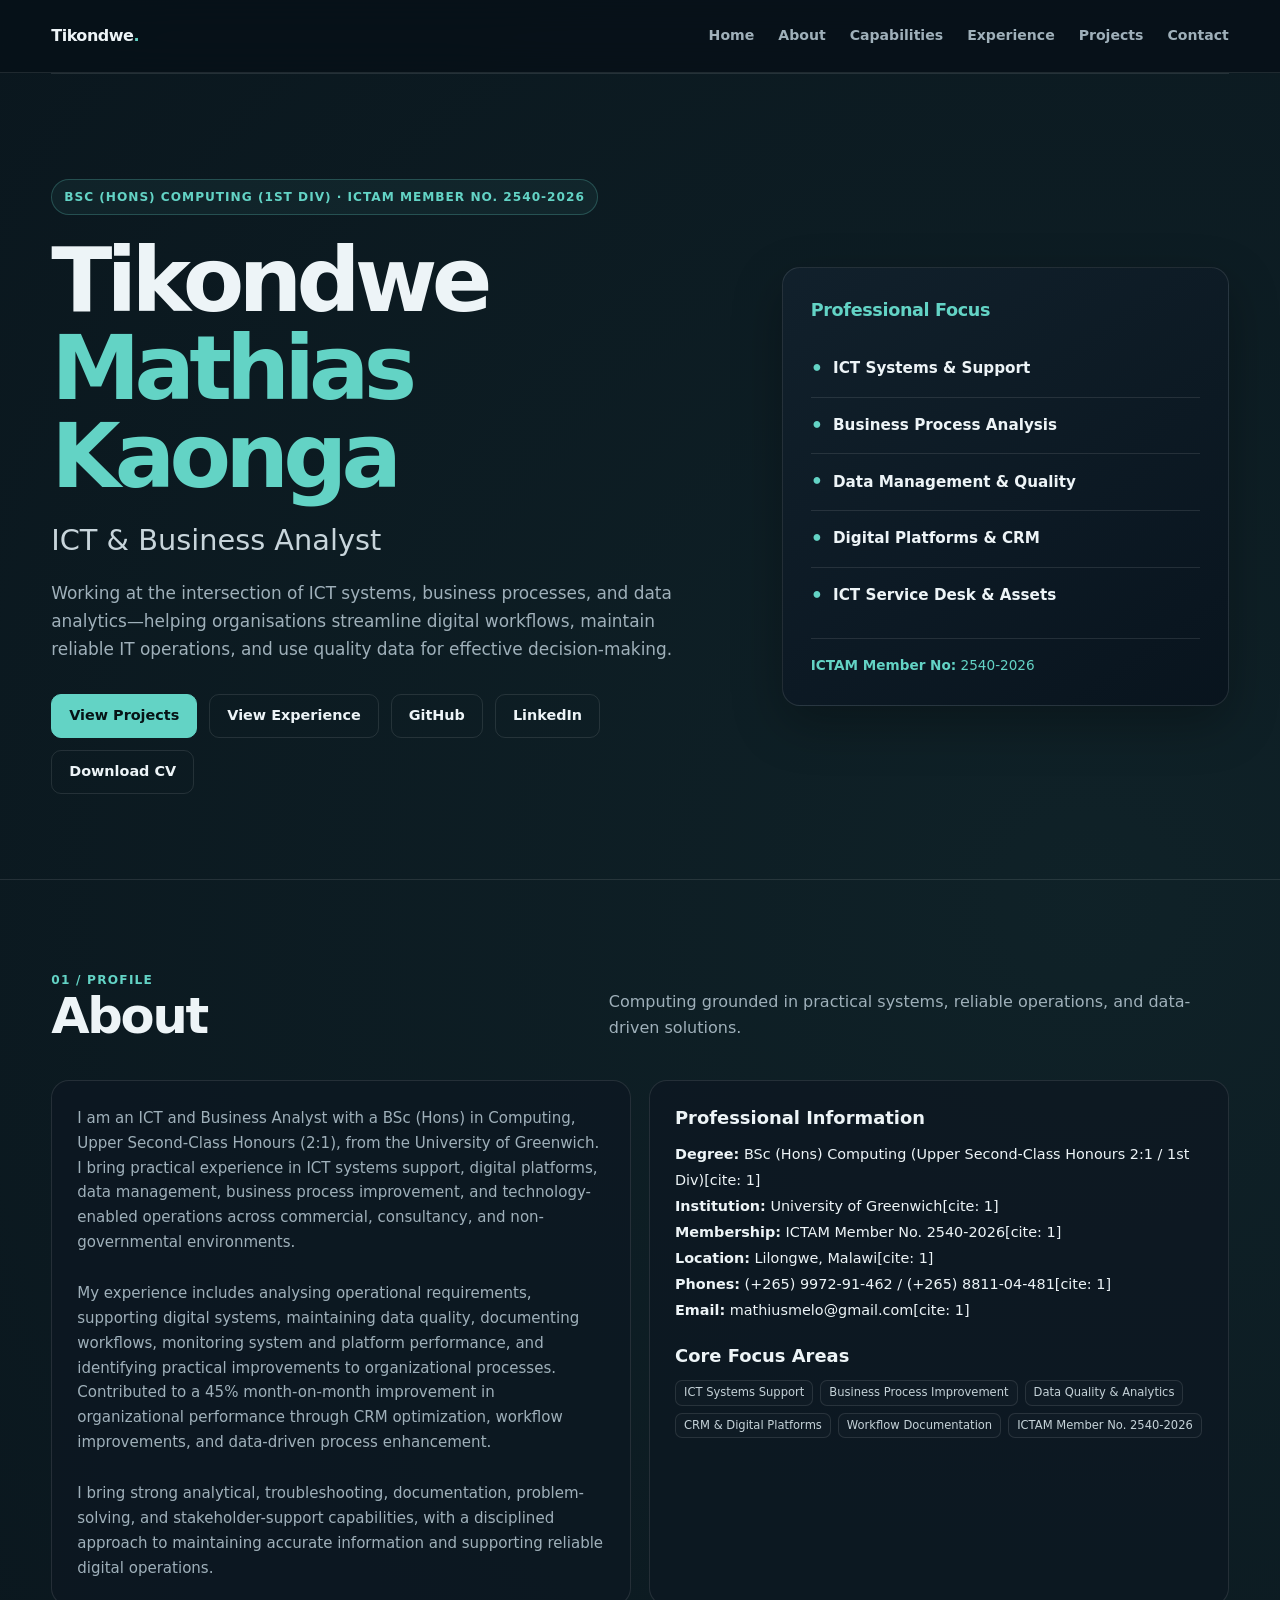
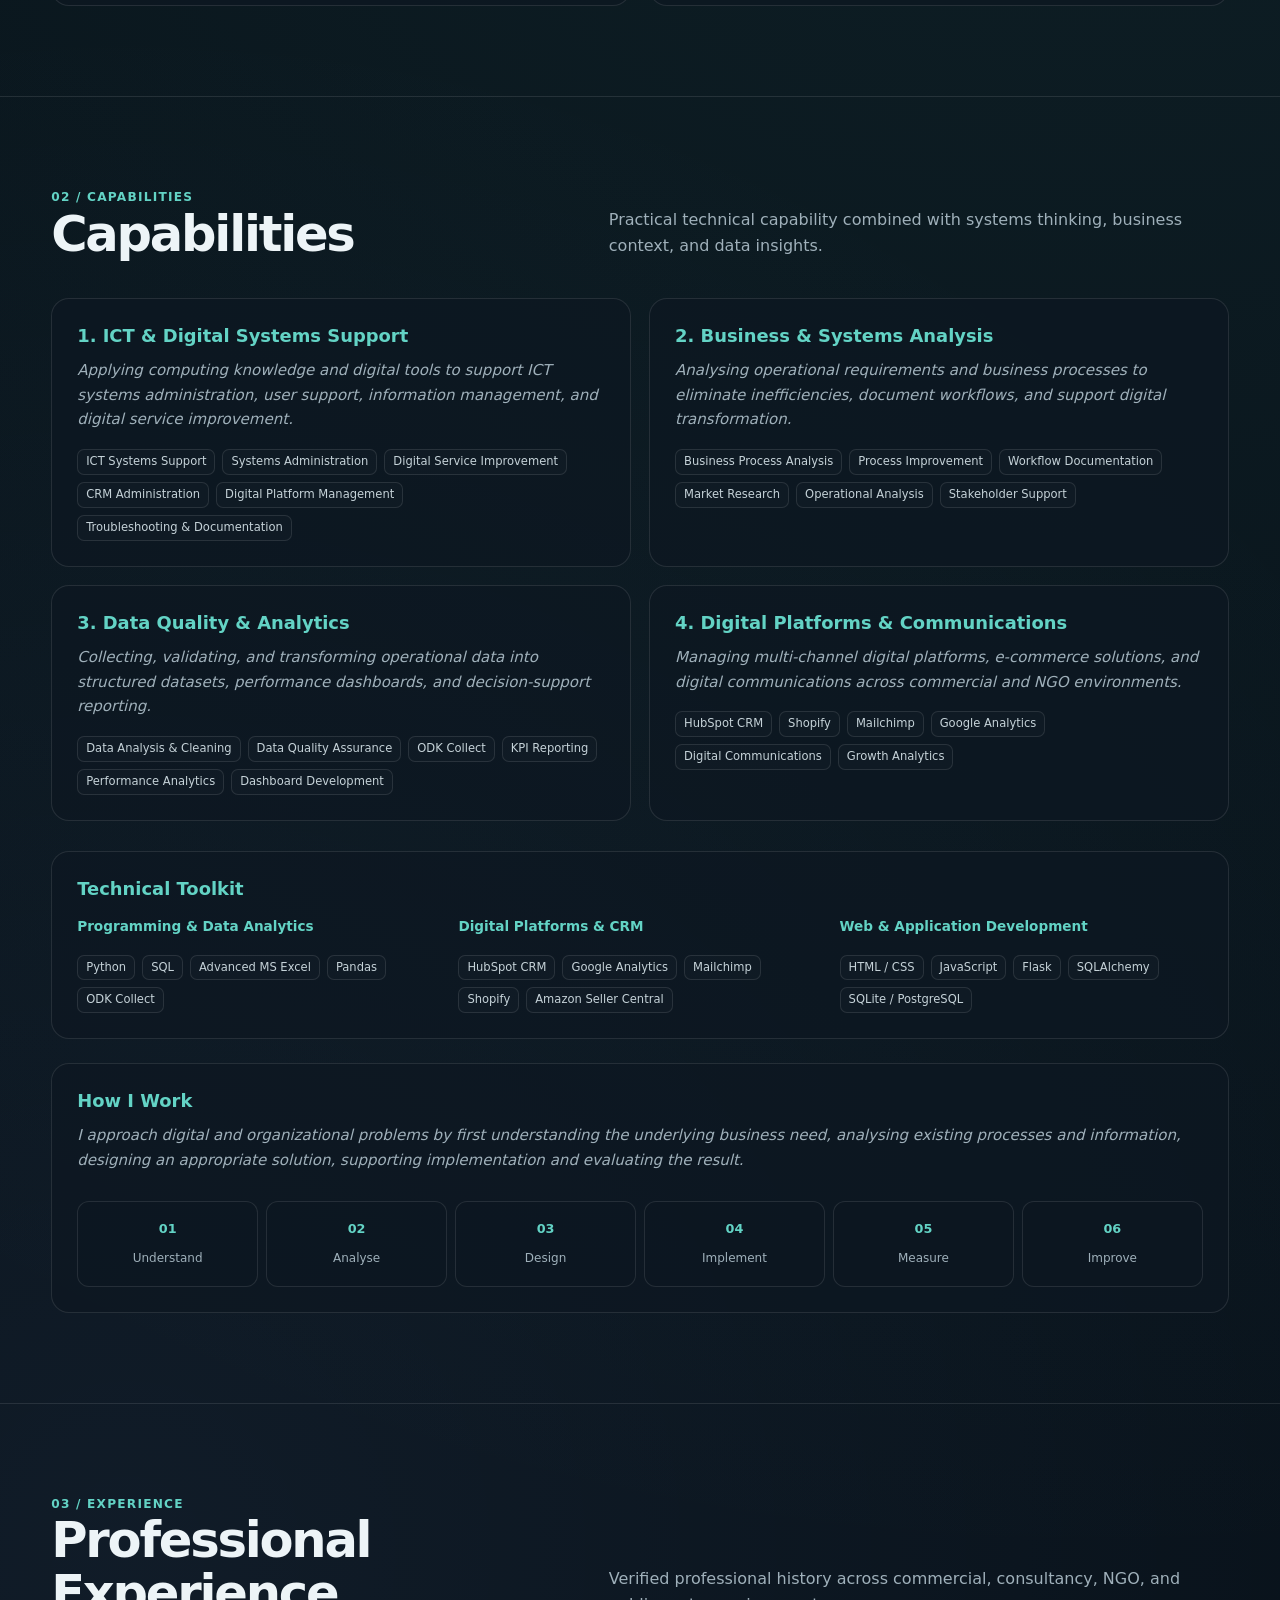
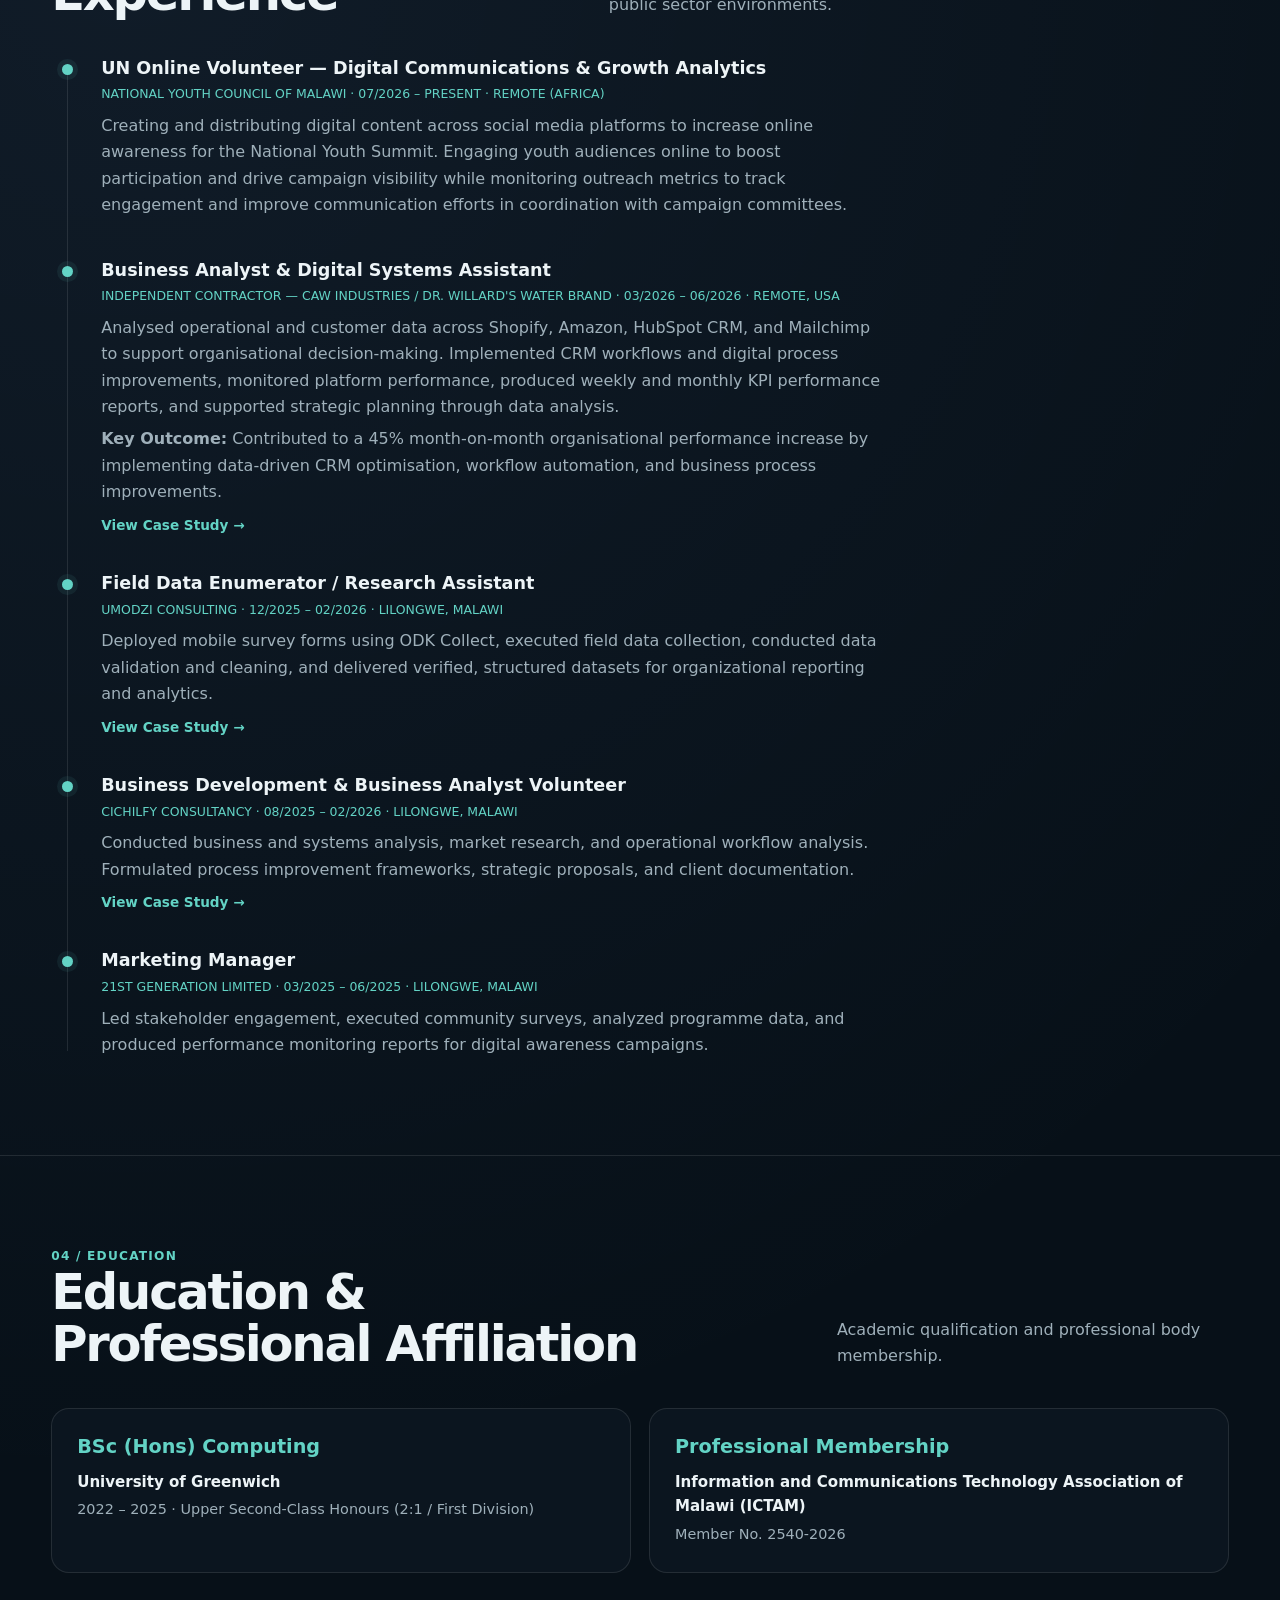
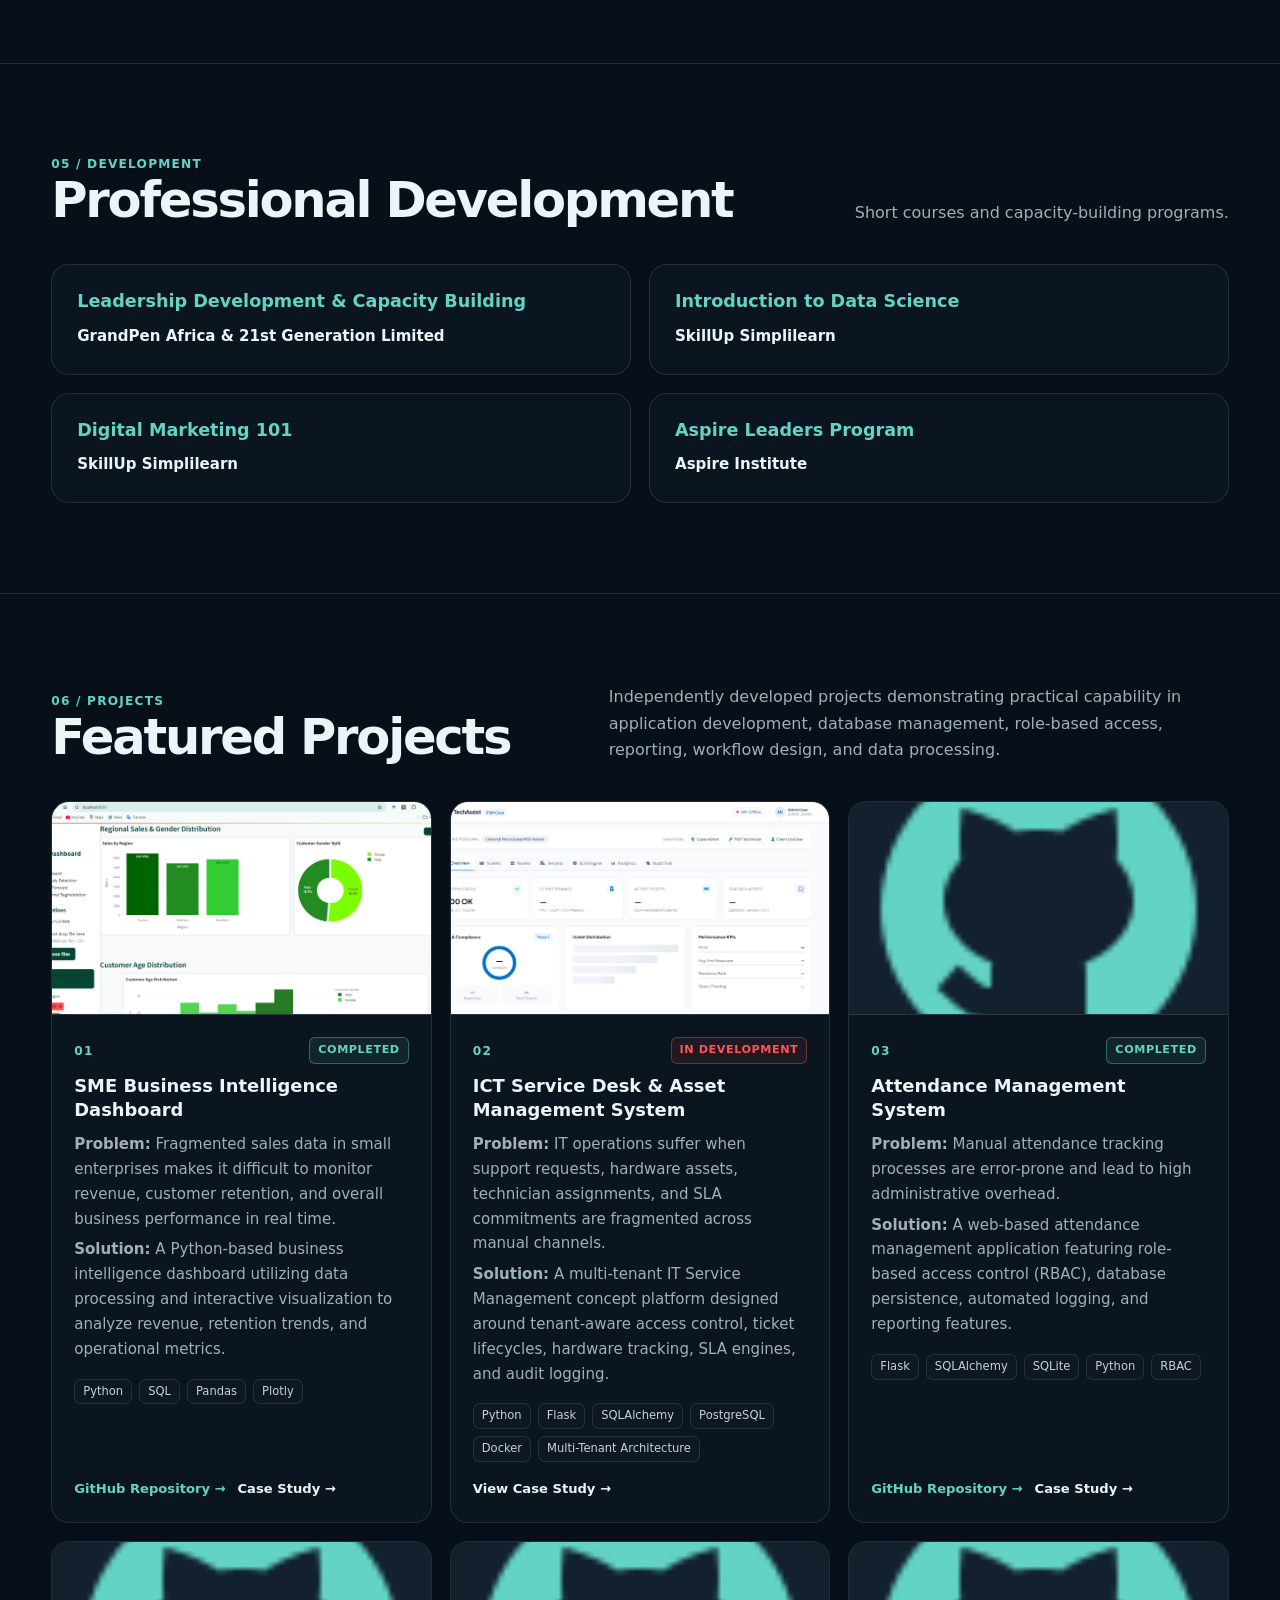
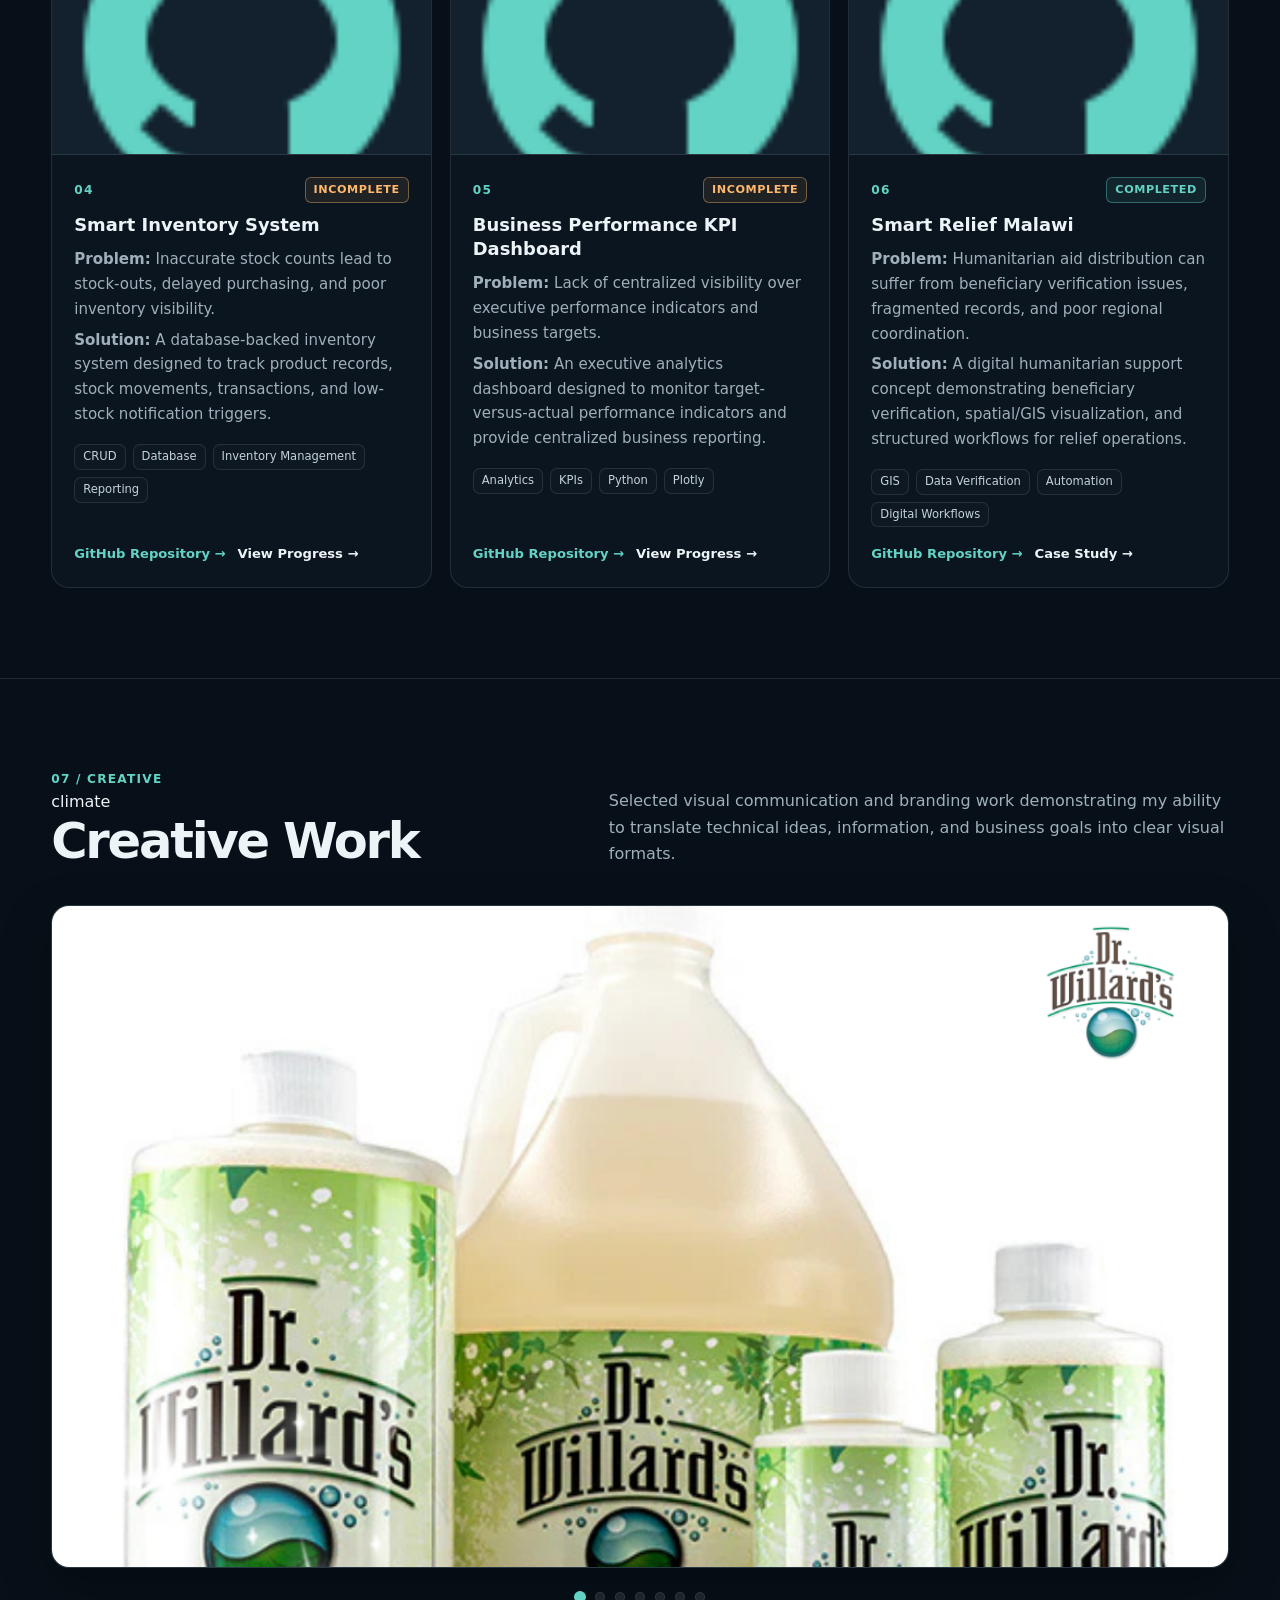
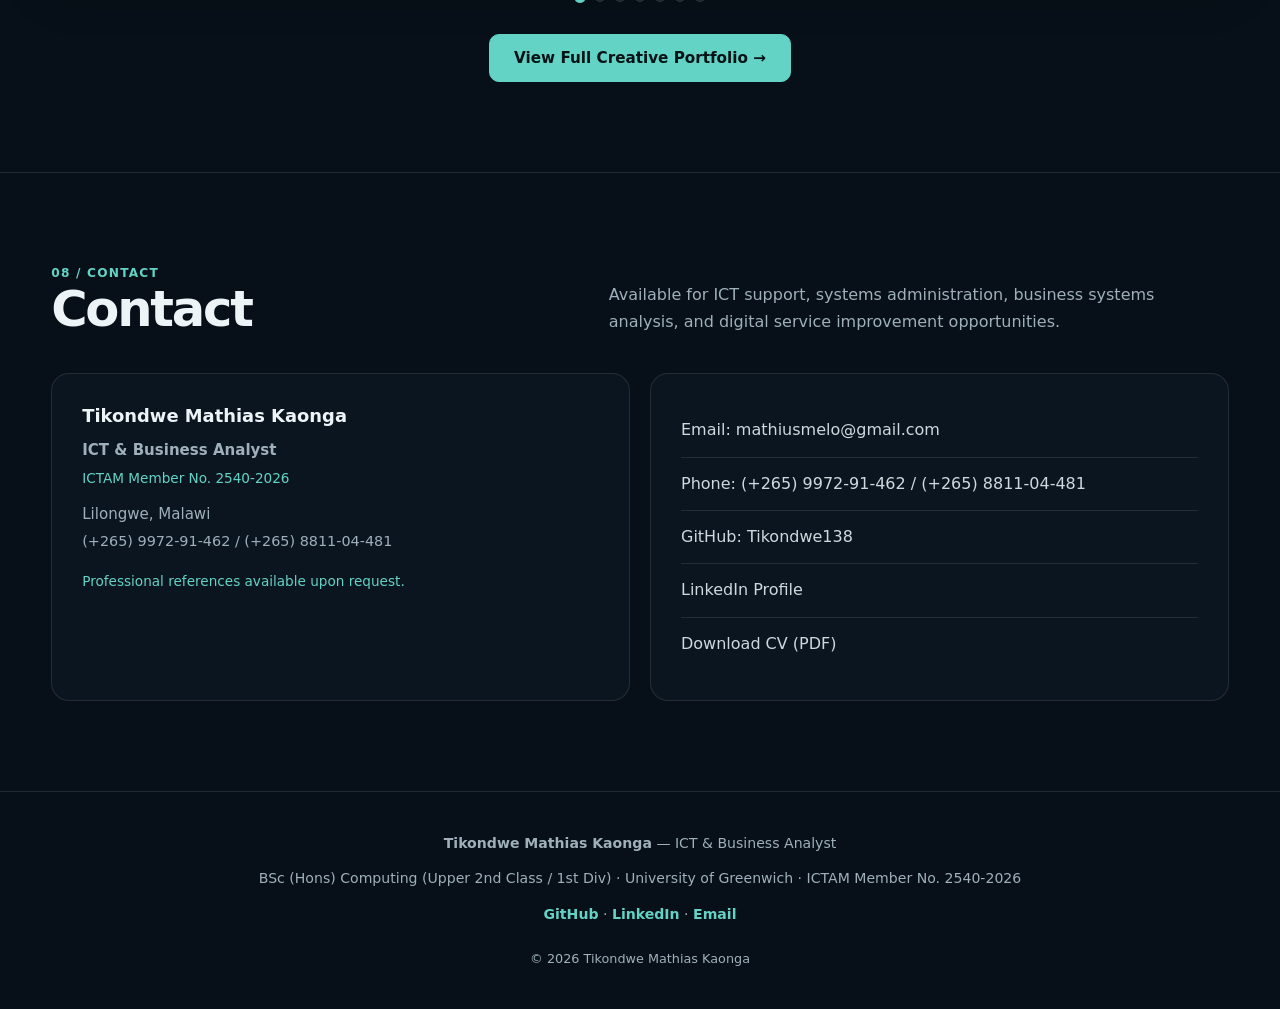
==== commit 922dc870: "Add files via upload" ====
--- a/index.html
+++ b/index.html
@@ -3,7 +3,7 @@
 <head>
   <meta charset="UTF-8" />
   <meta name="viewport" content="width=device-width, initial-scale=1.0" />
-  <meta name="description" content="Professional portfolio of Tikondwe Mathias Kaonga, an ICT & Business Analyst specialising in ICT systems support, business analysis, digital transformation, data analytics, and operational workflows." />
+  <meta name="description" content="Professional portfolio of Tikondwe Mathias Kaonga, an ICT & Business Analyst specialising in ICT systems support, business analysis, digital platforms, data management, and process improvement." />
   <meta name="author" content="Tikondwe Mathias Kaonga" />
   <title>Tikondwe Mathias Kaonga | ICT & Business Analyst</title>
   <link rel="stylesheet" href="css/style.css" />
@@ -28,11 +28,11 @@
 <main id="home">
   <section class="hero container">
     <div>
-      <div class="eyebrow">BSc (Hons) Computing · Upper Second-Class Honours (2:1)</div>
+      <div class="eyebrow">BSc (Hons) Computing (1st Div) · ICTAM Member No. 2540-2026</div>
       <h1>Tikondwe<br><span>Mathias Kaonga</span></h1>
       <h2>ICT & Business Analyst</h2>
       <p>
-        I work at the intersection of ICT systems, business processes, and data analytics—helping organisations streamline digital workflows, maintain reliable IT operations, and use accurate information to support strategic decision-making.
+        Working at the intersection of ICT systems, business processes, and data analytics—helping organisations streamline digital workflows, maintain reliable IT operations, and use quality data for effective decision-making.
       </p>
       <div class="actions">
         <a class="btn primary" href="#projects">View Projects</a>
@@ -46,11 +46,11 @@
     <aside class="hero-card">
       <h3>Professional Focus</h3>
       <ul>
-        <li>ICT Systems Support & Administration</li>
-        <li>Business Process Improvement</li>
-        <li>Data Analytics & Quality Management</li>
-        <li>Digital Transformation & Workflows</li>
-        <li>CRM & Digital Platforms</li>
+        <li>ICT Systems & Support</li>
+        <li>Business Process Analysis</li>
+        <li>Data Management & Quality</li>
+        <li>Digital Platforms & CRM</li>
+        <li>ICT Service Desk & Assets</li>
       </ul>
       <div style="margin-top: 15px; padding-top: 15px; border-top: 1px solid var(--line); font-size: 0.85rem; color: var(--accent);">
         <strong>ICTAM Member No:</strong> 2540-2026
@@ -62,39 +62,40 @@
     <div class="container">
       <div class="section-head">
         <div><div class="number">01 / PROFILE</div><h2>About</h2></div>
-        <p>Computing grounded in practical systems, data, and business reality.</p>
+        <p>Computing grounded in practical systems, reliable operations, and data-driven solutions.</p>
       </div>
       <div class="grid grid-2">
         <article class="card">
           <p>
-            I am an ICT and Business Analyst with a BSc (Hons) in Computing (Upper Second-Class Honours / 2:1) from the University of Greenwich. My expertise encompasses ICT systems support, digital platform administration, data quality management, business process improvement, and technology-enabled operations across commercial, consultancy, and non-governmental environments.
+            I am an ICT and Business Analyst with a BSc (Hons) in Computing, Upper Second-Class Honours (2:1), from the University of Greenwich. I bring practical experience in ICT systems support, digital platforms, data management, business process improvement, and technology-enabled operations across commercial, consultancy, and non-governmental environments.
           </p>
           <br>
           <p>
-            Experienced in analysing operational requirements, supporting digital systems, maintaining data quality, documenting workflows, monitoring platform performance, and implementing process enhancements. Contributed to a 45% month-on-month improvement in organizational performance through CRM optimization, workflow automation, and data-driven process enhancements.
+            My experience includes analysing operational requirements, supporting digital systems, maintaining data quality, documenting workflows, monitoring system and platform performance, and identifying practical improvements to organizational processes. Contributed to a 45% month-on-month improvement in organizational performance through CRM optimization, workflow improvements, and data-driven process enhancement.
           </p>
           <br>
           <p>
-            I bring strong analytical, troubleshooting, documentation, and stakeholder-support capabilities with a disciplined approach to maintaining accurate information and ensuring reliable digital operations.
+            I bring strong analytical, troubleshooting, documentation, problem-solving, and stakeholder-support capabilities, with a disciplined approach to maintaining accurate information and supporting reliable digital operations.
           </p>
         </article>
         <article class="card">
           <h3>Professional Information</h3>
           <ul style="list-style: none; padding: 0; margin: 12px 0 20px 0; font-size: 0.9rem; line-height: 1.8;">
-            <li><strong>Degree:</strong> BSc (Hons) Computing (Upper 2nd Class, 1st Div)</li>
-            <li><strong>Institution:</strong> University of Greenwich</li>
-            <li><strong>Membership:</strong> ICTAM Member No. 2540-2026</li>
-            <li><strong>Location:</strong> Lilongwe, Malawi</li>
-            <li><strong>Phones:</strong> (+265) 9972-91-462 / (+265) 8811-04-481</li>
+            <li><strong>Degree:</strong> BSc (Hons) Computing (Upper Second-Class Honours 2:1 / 1st Div)[cite: 1]</li>
+            <li><strong>Institution:</strong> University of Greenwich[cite: 1]</li>
+            <li><strong>Membership:</strong> ICTAM Member No. 2540-2026[cite: 1]</li>
+            <li><strong>Location:</strong> Lilongwe, Malawi[cite: 1]</li>
+            <li><strong>Phones:</strong> (+265) 9972-91-462 / (+265) 8811-04-481[cite: 1]</li>
+            <li><strong>Email:</strong> mathiusmelo@gmail.com[cite: 1]</li>
           </ul>
           <h3>Core Focus Areas</h3>
           <div class="tag-row" style="margin-top:12px">
             <span class="tag">ICT Systems Support</span>
             <span class="tag">Business Process Improvement</span>
+            <span class="tag">Data Quality & Analytics</span>
             <span class="tag">CRM & Digital Platforms</span>
-            <span class="tag">Data Quality & Analytics</span>
             <span class="tag">Workflow Documentation</span>
-            <span class="tag">Digital Transformation</span>
+            <span class="tag">ICTAM Member No. 2540-2026</span>
           </div>
         </article>
       </div>
@@ -105,56 +106,56 @@
     <div class="container">
       <div class="section-head">
         <div><div class="number">02 / CAPABILITIES</div><h2>Capabilities</h2></div>
-        <p>Practical technical expertise combined with systems thinking, process analysis, and data insight.</p>
+        <p>Practical technical capability combined with systems thinking, business context, and data insights.</p>
       </div>
       
       <div class="grid grid-2" style="margin-bottom:30px">
         <!-- CAPABILITY 1 -->
         <article class="card">
-          <h3 style="color:var(--accent)">1. ICT & Systems Administration</h3>
-          <p style="margin-bottom:12px;font-style:italic;color:var(--muted)">Supporting ICT infrastructure, digital platforms, service management tools, and organizational digital operations.</p>
+          <h3 style="color:var(--accent)">1. ICT & Digital Systems Support</h3>
+          <p style="margin-bottom:12px;font-style:italic;color:var(--muted)">Applying computing knowledge and digital tools to support ICT systems administration, user support, information management, and digital service improvement.</p>
           <div class="tag-row">
             <span class="tag">ICT Systems Support</span>
             <span class="tag">Systems Administration</span>
-            <span class="tag">ITS Support / Asset Management</span>
+            <span class="tag">Digital Service Improvement</span>
             <span class="tag">CRM Administration</span>
             <span class="tag">Digital Platform Management</span>
-            <span class="tag">Troubleshooting & Maintenance</span>
+            <span class="tag">Troubleshooting & Documentation</span>
           </div>
         </article>
 
         <!-- CAPABILITY 2 -->
         <article class="card">
-          <h3 style="color:var(--accent)">2. Business & Process Analysis</h3>
-          <p style="margin-bottom:12px;font-style:italic;color:var(--muted)">Analysing operational requirements and workflows to identify inefficiencies, optimize digital processes, and document systems.</p>
+          <h3 style="color:var(--accent)">2. Business & Systems Analysis</h3>
+          <p style="margin-bottom:12px;font-style:italic;color:var(--muted)">Analysing operational requirements and business processes to eliminate inefficiencies, document workflows, and support digital transformation.</p>
           <div class="tag-row">
             <span class="tag">Business Process Analysis</span>
-            <span class="tag">Workflow Optimization</span>
-            <span class="tag">Process Improvement Frameworks</span>
-            <span class="tag">Requirements Gathering</span>
-            <span class="tag">Operational Documentation</span>
+            <span class="tag">Process Improvement</span>
+            <span class="tag">Workflow Documentation</span>
+            <span class="tag">Market Research</span>
+            <span class="tag">Operational Analysis</span>
             <span class="tag">Stakeholder Support</span>
           </div>
         </article>
 
         <!-- CAPABILITY 3 -->
         <article class="card">
-          <h3 style="color:var(--accent)">3. Data Analytics & Quality Management</h3>
-          <p style="margin-bottom:12px;font-style:italic;color:var(--muted)">Collecting, validating, cleaning, and transforming operational data into key performance indicators and reporting insights.</p>
+          <h3 style="color:var(--accent)">3. Data Quality & Analytics</h3>
+          <p style="margin-bottom:12px;font-style:italic;color:var(--muted)">Collecting, validating, and transforming operational data into structured datasets, performance dashboards, and decision-support reporting.</p>
           <div class="tag-row">
             <span class="tag">Data Analysis & Cleaning</span>
             <span class="tag">Data Quality Assurance</span>
-            <span class="tag">Field Data Collection (ODK)</span>
-            <span class="tag">KPI Reporting & Analytics</span>
+            <span class="tag">ODK Collect</span>
+            <span class="tag">KPI Reporting</span>
+            <span class="tag">Performance Analytics</span>
             <span class="tag">Dashboard Development</span>
-            <span class="tag">Database Querying (SQL)</span>
           </div>
         </article>
 
         <!-- CAPABILITY 4 -->
         <article class="card">
-          <h3 style="color:var(--accent)">4. Digital Solutions & Communications</h3>
-          <p style="margin-bottom:12px;font-style:italic;color:var(--muted)">Managing multi-channel digital platforms, automation systems, e-commerce technologies, and audience analytics.</p>
+          <h3 style="color:var(--accent)">4. Digital Platforms & Communications</h3>
+          <p style="margin-bottom:12px;font-style:italic;color:var(--muted)">Managing multi-channel digital platforms, e-commerce solutions, and digital communications across commercial and NGO environments.</p>
           <div class="tag-row">
             <span class="tag">HubSpot CRM</span>
             <span class="tag">Shopify</span>
@@ -171,17 +172,17 @@
         <h3 style="margin-bottom:14px;color:var(--accent)">Technical Toolkit</h3>
         <div class="grid grid-3">
           <div>
-            <strong style="display:block;font-size:0.85rem;color:var(--accent);margin-bottom:8px">Programming & Data</strong>
+            <strong style="display:block;font-size:0.85rem;color:var(--accent);margin-bottom:8px">Programming & Data Analytics</strong>
             <div class="tag-row">
               <span class="tag">Python</span>
               <span class="tag">SQL</span>
-              <span class="tag">Advanced Excel</span>
+              <span class="tag">Advanced MS Excel</span>
               <span class="tag">Pandas</span>
               <span class="tag">ODK Collect</span>
             </div>
           </div>
           <div>
-            <strong style="display:block;font-size:0.85rem;color:var(--accent);margin-bottom:8px">Digital Platforms</strong>
+            <strong style="display:block;font-size:0.85rem;color:var(--accent);margin-bottom:8px">Digital Platforms & CRM</strong>
             <div class="tag-row">
               <span class="tag">HubSpot CRM</span>
               <span class="tag">Google Analytics</span>
@@ -225,7 +226,7 @@
     <div class="container">
       <div class="section-head">
         <div><div class="number">03 / EXPERIENCE</div><h2>Professional Experience</h2></div>
-        <p>Verified professional history across commercial, consultancy, NGO, and public sector projects.</p>
+        <p>Verified professional history across commercial, consultancy, NGO, and public sector environments.</p>
       </div>
       <div class="timeline">
         <!-- EXP 01 -->
@@ -248,7 +249,7 @@
         <article class="timeline-item">
           <h3>Field Data Enumerator / Research Assistant</h3>
           <div class="meta">UMODZI CONSULTING · 12/2025 – 02/2026 · LILONGWE, MALAWI</div>
-          <p>Deployed mobile survey forms using ODK Collect, executed field data collection, conducted validation and cleaning, and delivered verified, structured datasets for organizational reporting and decision-making.</p>
+          <p>Deployed mobile survey forms using ODK Collect, executed field data collection, conducted data validation and cleaning, and delivered verified, structured datasets for organizational reporting and analytics.</p>
           <a href="case-studies/umodzi-data-quality.html" style="color:var(--accent);font-weight:700;font-size:0.85rem">View Case Study →</a>
         </article>
 
@@ -256,7 +257,7 @@
         <article class="timeline-item">
           <h3>Business Development & Business Analyst Volunteer</h3>
           <div class="meta">CICHILFY CONSULTANCY · 08/2025 – 02/2026 · LILONGWE, MALAWI</div>
-          <p>Conducted business and systems analysis, market research, and operational workflow analysis. Formulated process improvement frameworks, strategic proposals, and formal system documentation.</p>
+          <p>Conducted business and systems analysis, market research, and operational workflow analysis. Formulated process improvement frameworks, strategic proposals, and client documentation.</p>
           <a href="case-studies/cichlify-business-analysis.html" style="color:var(--accent);font-weight:700;font-size:0.85rem">View Case Study →</a>
         </article>
 
@@ -273,8 +274,8 @@
   <section id="education">
     <div class="container">
       <div class="section-head">
-        <div><div class="number">04 / EDUCATION & MEMBERSHIPS</div><h2>Education & Professional Bodies</h2></div>
-        <p>Academic qualifications and professional affiliation.</p>
+        <div><div class="number">04 / EDUCATION</div><h2>Education & Professional Affiliation</h2></div>
+        <p>Academic qualification and professional body membership.</p>
       </div>
       <div class="grid grid-2">
         <div class="card">
@@ -284,7 +285,7 @@
         </div>
         <div class="card">
           <h3 style="font-size:1.2rem;color:var(--accent)">Professional Membership</h3>
-          <p style="color:var(--text);font-weight:600">ICT Association of Malawi (ICTAM)</p>
+          <p style="color:var(--text);font-weight:600">Information and Communications Technology Association of Malawi (ICTAM)</p>
           <p style="color:var(--muted);font-size:0.9rem;margin-top:4px">Member No. 2540-2026</p>
         </div>
       </div>
@@ -295,7 +296,7 @@
     <div class="container">
       <div class="section-head">
         <div><div class="number">05 / DEVELOPMENT</div><h2>Professional Development</h2></div>
-        <p>Short courses, professional certifications, and capacity-building programs.</p>
+        <p>Short courses and capacity-building programs.</p>
       </div>
       <div class="grid grid-2">
         <article class="card">
@@ -322,7 +323,7 @@
     <div class="container">
       <div class="section-head">
         <div><div class="number">06 / PROJECTS</div><h2>Featured Projects</h2></div>
-        <p>Independently developed systems demonstrating practical capability in software development, database management, reporting, role-based access, and technology-based problem solving.</p>
+        <p>Independently developed projects demonstrating practical capability in application development, database management, role-based access, reporting, workflow design, and data processing.</p>
       </div>
 
       <div class="grid grid-3">
@@ -338,7 +339,7 @@
             </div>
             <h3>SME Business Intelligence Dashboard</h3>
             <p><strong>Problem:</strong> Fragmented sales data in small enterprises makes it difficult to monitor revenue, customer retention, and overall business performance in real time.</p>
-            <p style="margin-top:6px"><strong>Solution:</strong> A Python-based business intelligence dashboard utilizing advanced data processing and interactive visualization to analyze revenue, retention trends, and operational metrics.</p>
+            <p style="margin-top:6px"><strong>Solution:</strong> A Python-based business intelligence dashboard utilizing data processing and interactive visualization to analyze revenue, retention trends, and operational metrics.</p>
             <div class="tag-row">
               <span class="tag">Python</span>
               <span class="tag">SQL</span>
@@ -355,7 +356,7 @@
         <!-- PROJECT 02 -->
         <article class="card project-card">
           <div class="project-image">
-            <img src="assets/projects/nico-techassist-itsm.png" alt="ICT Service Desk and Asset Management System" loading="lazy" />
+            <img src="assets/projects/nico-techassist-itsm.png" alt="ICT Service Desk & Asset Management System concept platform" loading="lazy" />
           </div>
           <div class="project-body">
             <div class="project-meta">
@@ -363,15 +364,15 @@
               <span class="project-status in-development">IN DEVELOPMENT</span>
             </div>
             <h3>ICT Service Desk & Asset Management System</h3>
-            <p><strong>Problem:</strong> IT operations suffer when support requests, hardware tracking, technician assignments, and SLA commitments are managed through fragmented channels.</p>
-            <p style="margin-top:6px"><strong>Solution:</strong> A multi-tenant IT Service Management platform concept designed with tenant-aware access control, ticket lifecycle automation, hardware asset tracking, SLA engines, and audit logging.</p>
+            <p><strong>Problem:</strong> IT operations suffer when support requests, hardware assets, technician assignments, and SLA commitments are fragmented across manual channels.</p>
+            <p style="margin-top:6px"><strong>Solution:</strong> A multi-tenant IT Service Management concept platform designed around tenant-aware access control, ticket lifecycles, hardware tracking, SLA engines, and audit logging.</p>
             <div class="tag-row">
               <span class="tag">Python</span>
               <span class="tag">Flask</span>
               <span class="tag">SQLAlchemy</span>
               <span class="tag">PostgreSQL</span>
               <span class="tag">Docker</span>
-              <span class="tag">ITSM / Asset Engine</span>
+              <span class="tag">Multi-Tenant Architecture</span>
             </div>
             <div class="project-actions">
               <a href="projects/nico-techassist-itsm.html" class="secondary-action">View Case Study →</a>
@@ -382,7 +383,7 @@
         <!-- PROJECT 03 -->
         <article class="card project-card">
           <div class="project-image">
-            <img src="assets/projects/attendance-system.png" alt="Attendance Management System portal and attendance logs" loading="lazy" />
+            <img src="assets/projects/attendance-system.png" alt="Attendance Management System portal and logs" loading="lazy" />
           </div>
           <div class="project-body">
             <div class="project-meta">
@@ -390,8 +391,8 @@
               <span class="project-status completed">COMPLETED</span>
             </div>
             <h3>Attendance Management System</h3>
-            <p><strong>Problem:</strong> Manual, paper-based employee and student attendance tracking processes lead to inaccuracies and high administrative overhead.</p>
-            <p style="margin-top:6px"><strong>Solution:</strong> A web-based attendance management application with role-based access control (RBAC), structured database persistence, automated logging, and reporting features.</p>
+            <p><strong>Problem:</strong> Manual attendance tracking processes are error-prone and lead to high administrative overhead.</p>
+            <p style="margin-top:6px"><strong>Solution:</strong> A web-based attendance management application featuring role-based access control (RBAC), database persistence, automated logging, and reporting features.</p>
             <div class="tag-row">
               <span class="tag">Flask</span>
               <span class="tag">SQLAlchemy</span>
@@ -409,7 +410,7 @@
         <!-- PROJECT 04 -->
         <article class="card project-card">
           <div class="project-image">
-            <img src="assets/projects/smart-inventory.png" alt="Smart Inventory System stock monitoring and alert screen" loading="lazy" />
+            <img src="assets/projects/smart-inventory.png" alt="Smart Inventory System stock monitoring screen" loading="lazy" />
           </div>
           <div class="project-body">
             <div class="project-meta">
@@ -417,13 +418,13 @@
               <span class="project-status incomplete">INCOMPLETE</span>
             </div>
             <h3>Smart Inventory System</h3>
-            <p><strong>Problem:</strong> Inaccurate stock counts lead to stock-outs, delayed purchasing, and poor inventory visibility across departments.</p>
-            <p style="margin-top:6px"><strong>Solution:</strong> A database-backed inventory system designed to track product records, stock movements, transactional logs, and low-stock notification triggers.</p>
+            <p><strong>Problem:</strong> Inaccurate stock counts lead to stock-outs, delayed purchasing, and poor inventory visibility.</p>
+            <p style="margin-top:6px"><strong>Solution:</strong> A database-backed inventory system designed to track product records, stock movements, transactions, and low-stock notification triggers.</p>
             <div class="tag-row">
               <span class="tag">CRUD</span>
               <span class="tag">Database</span>
               <span class="tag">Inventory Management</span>
-              <span class="tag">Python</span>
+              <span class="tag">Reporting</span>
             </div>
             <div class="project-actions">
               <a href="https://github.com/Tikondwe138/smart-inventory-system" target="_blank" rel="noopener noreferrer">GitHub Repository →</a>
@@ -443,8 +444,8 @@
               <span class="project-status incomplete">INCOMPLETE</span>
             </div>
             <h3>Business Performance KPI Dashboard</h3>
-            <p><strong>Problem:</strong> Executive teams lack centralized visibility over key operational targets and organizational performance indicators.</p>
-            <p style="margin-top:6px"><strong>Solution:</strong> An executive analytics dashboard designed to centralize target-versus-actual performance metrics and operational analytics.</p>
+            <p><strong>Problem:</strong> Lack of centralized visibility over executive performance indicators and business targets.</p>
+            <p style="margin-top:6px"><strong>Solution:</strong> An executive analytics dashboard designed to monitor target-versus-actual performance indicators and provide centralized business reporting.</p>
             <div class="tag-row">
               <span class="tag">Analytics</span>
               <span class="tag">KPIs</span>
@@ -490,7 +491,7 @@
   <section id="creative">
     <div class="container">
       <div class="section-head">
-        <div><div class="number">07 / CREATIVE</div><h2>Creative & Visual Work</h2></div>
+        <div><div class="number">07 / CREATIVE</div> climate<h2>Creative Work</h2></div>
         <p>Selected visual communication and branding work demonstrating my ability to translate technical ideas, information, and business goals into clear visual formats.</p>
       </div>
 
@@ -542,7 +543,7 @@
     <div class="container">
       <div class="section-head">
         <div><div class="number">08 / CONTACT</div><h2>Contact</h2></div>
-        <p>Available for ICT support, systems administration, business analysis, and data analytics roles.</p>
+        <p>Available for ICT support, systems administration, business systems analysis, and digital service improvement opportunities.</p>
       </div>
       <div class="contact">
         <div class="card contact-box">
@@ -555,6 +556,7 @@
         </div>
         <div class="card contact-box">
           <a class="contact-link" href="mailto:mathiusmelo@gmail.com">Email: mathiusmelo@gmail.com</a>
+          <a class="contact-link" href="tel:+265997291462">Phone: (+265) 9972-91-462 / (+265) 8811-04-481</a>
           <a class="contact-link" href="https://github.com/Tikondwe138" target="_blank" rel="noopener noreferrer">GitHub: Tikondwe138</a>
           <a class="contact-link" href="https://www.linkedin.com/in/tikondwe-k-3b1062323" target="_blank" rel="noopener noreferrer">LinkedIn Profile</a>
           <a class="contact-link" href="assets/Tikondwe-Mathias-Kaonga-CV.pdf" target="_blank">Download CV (PDF)</a>
@@ -578,7 +580,7 @@
 <footer>
   <div class="container footer-inner">
     <div><strong>Tikondwe Mathias Kaonga</strong> — ICT & Business Analyst</div>
-    <div>BSc (Hons) Computing (Upper 2nd Class) · University of Greenwich · ICTAM Member No. 2540-2026</div>
+    <div>BSc (Hons) Computing (Upper 2nd Class / 1st Div) · University of Greenwich · ICTAM Member No. 2540-2026</div>
     <div>
       <a href="https://github.com/Tikondwe138" target="_blank" rel="noopener noreferrer">GitHub</a> · 
       <a href="https://www.linkedin.com/in/tikondwe-k-3b1062323" target="_blank" rel="noopener noreferrer">LinkedIn</a> · 
--- a/css/style.css
+++ b/css/style.css
@@ -1,4 +1,8 @@
-/* Tikondwe Mathias Kaonga — Main Stylesheet */
+/* Tikondwe Mathias Kaonga — Refined Portfolio Stylesheet
+   Visual direction: professional, technical, understated
+   Existing root palette and component structure preserved.
+*/
+
 :root {
   --bg: #071018;
   --surface: #0d1822;
@@ -11,100 +15,511 @@
   --max: 1180px;
   --radius: 18px;
   --shadow: 0 18px 50px rgba(0, 0, 0, 0.28);
-}
-* { box-sizing: border-box; margin: 0; padding: 0; }
-html { scroll-behavior: smooth; }
+
+  /* Supporting design tokens; root colors above remain unchanged. */
+  --radius-sm: 10px;
+  --radius-md: 14px;
+  --container-width: 92%;
+  --transition-fast: 180ms ease;
+  --transition: 240ms ease;
+  --focus-ring: 0 0 0 3px rgba(99, 211, 197, 0.18);
+}
+
+/* ---------- Base ---------- */
+
+* {
+  box-sizing: border-box;
+  margin: 0;
+  padding: 0;
+}
+
+html {
+  scroll-behavior: smooth;
+  scroll-padding-top: 88px;
+}
+
 body {
-  font-family: Inter, ui-sans-serif, system-ui, -apple-system, BlinkMacSystemFont, "Segoe UI", sans-serif;
+  font-family: Inter, ui-sans-serif, system-ui, -apple-system, BlinkMacSystemFont,
+    "Segoe UI", sans-serif;
   background:
     radial-gradient(circle at 85% 10%, rgba(99, 211, 197, 0.09), transparent 28%),
     radial-gradient(circle at 10% 35%, rgba(141, 184, 255, 0.07), transparent 26%),
     var(--bg);
   color: var(--text);
   line-height: 1.65;
-}
-a { color: inherit; text-decoration: none; }
-a:focus-visible, button:focus-visible {
+  min-height: 100vh;
+  -webkit-font-smoothing: antialiased;
+  text-rendering: optimizeLegibility;
+}
+
+::selection {
+  background: rgba(99, 211, 197, 0.22);
+  color: var(--text);
+}
+
+img {
+  max-width: 100%;
+}
+
+button,
+a {
+  -webkit-tap-highlight-color: transparent;
+}
+
+a {
+  color: inherit;
+  text-decoration: none;
+}
+
+a:focus-visible,
+button:focus-visible {
   outline: 2px solid var(--accent);
   outline-offset: 3px;
-}
-.container { width: min(var(--max), 92%); margin: auto; }
+  box-shadow: var(--focus-ring);
+}
+
+button {
+  font: inherit;
+}
+
+.container {
+  width: min(var(--max), var(--container-width));
+  margin-inline: auto;
+}
+
+/* ---------- Navigation ---------- */
+
 .nav {
-  position: sticky; top: 0; z-index: 100;
-  backdrop-filter: blur(16px);
-  background: rgba(7, 16, 24, 0.78);
+  position: sticky;
+  top: 0;
+  z-index: 100;
+  backdrop-filter: blur(18px);
+  -webkit-backdrop-filter: blur(18px);
+  background: rgba(7, 16, 24, 0.82);
   border-bottom: 1px solid var(--line);
 }
-.nav-inner { height: 72px; display: flex; align-items: center; justify-content: space-between; }
-.brand { font-weight: 800; letter-spacing: -0.03em; }
-.brand span { color: var(--accent); }
-.nav-links { display: flex; gap: 24px; align-items: center; }
-.nav-links a { font-size: 0.88rem; color: var(--muted); transition: 0.2s; }
-.nav-links a:hover { color: var(--text); }
-.menu { display: none; background: none; border: 0; color: var(--text); font-size: 1.5rem; cursor: pointer; }
-.hero { padding: 105px 0 85px; min-height: 680px; display: grid; grid-template-columns: 1.2fr 0.8fr; gap: 60px; align-items: center; }
+
+.nav-inner {
+  min-height: 72px;
+  display: flex;
+  align-items: center;
+  justify-content: space-between;
+  gap: 24px;
+}
+
+.brand {
+  font-weight: 800;
+  letter-spacing: -0.03em;
+  white-space: nowrap;
+}
+
+.brand span {
+  color: var(--accent);
+}
+
+.nav-links {
+  display: flex;
+  gap: 24px;
+  align-items: center;
+}
+
+.nav-links a {
+  position: relative;
+  font-size: 0.88rem;
+  font-weight: 600;
+  color: var(--muted);
+  transition: color var(--transition-fast);
+}
+
+.nav-links a::after {
+  content: "";
+  position: absolute;
+  left: 0;
+  right: 0;
+  bottom: -8px;
+  height: 1px;
+  background: var(--accent);
+  transform: scaleX(0);
+  transform-origin: center;
+  transition: transform var(--transition-fast);
+}
+
+.nav-links a:hover,
+.nav-links a:focus-visible {
+  color: var(--text);
+}
+
+.nav-links a:hover::after,
+.nav-links a:focus-visible::after {
+  transform: scaleX(1);
+}
+
+.menu {
+  display: none;
+  background: transparent;
+  border: 0;
+  color: var(--text);
+  font-size: 1.5rem;
+  line-height: 1;
+  cursor: pointer;
+  padding: 8px;
+  border-radius: 8px;
+}
+
+/* ---------- Hero ---------- */
+
+.hero {
+  padding: 105px 0 85px;
+  min-height: 680px;
+  display: grid;
+  grid-template-columns: minmax(0, 1.2fr) minmax(300px, 0.8fr);
+  gap: 60px;
+  align-items: center;
+}
+
 .eyebrow {
-  display: inline-flex; align-items: center; gap: 8px;
+  display: inline-flex;
+  align-items: center;
+  gap: 8px;
   border: 1px solid rgba(99, 211, 197, 0.25);
-  color: var(--accent); padding: 7px 12px; border-radius: 999px;
-  font-size: 0.78rem; font-weight: 700; letter-spacing: 0.08em; text-transform: uppercase;
+  color: var(--accent);
+  padding: 7px 12px;
+  border-radius: 999px;
+  font-size: 0.76rem;
+  font-weight: 700;
+  letter-spacing: 0.08em;
+  text-transform: uppercase;
   background: rgba(99, 211, 197, 0.06);
 }
-h1 { font-size: clamp(3rem, 7vw, 6rem); line-height: 0.98; letter-spacing: -0.065em; margin: 22px 0; }
-.hero h1 span { color: var(--accent); }
-.hero h2 { font-size: clamp(1.25rem, 2.5vw, 1.8rem); font-weight: 500; color: #c8d5db; margin-bottom: 20px; }
-.hero p { font-size: 1.08rem; color: var(--muted); max-width: 720px; }
-.actions { display: flex; flex-wrap: wrap; gap: 12px; margin-top: 30px; }
+
+h1 {
+  max-width: 900px;
+  font-size: clamp(3rem, 7vw, 6rem);
+  line-height: 0.98;
+  letter-spacing: -0.065em;
+  margin: 22px 0;
+  text-wrap: balance;
+}
+
+.hero h1 span {
+  color: var(--accent);
+}
+
+.hero h2 {
+  max-width: 760px;
+  font-size: clamp(1.25rem, 2.5vw, 1.8rem);
+  line-height: 1.3;
+  font-weight: 500;
+  color: #c8d5db;
+  margin-bottom: 20px;
+}
+
+.hero p {
+  max-width: 720px;
+  font-size: 1.06rem;
+  color: var(--muted);
+}
+
+.actions {
+  display: flex;
+  flex-wrap: wrap;
+  gap: 12px;
+  margin-top: 30px;
+}
+
 .btn {
-  display: inline-flex; align-items: center; justify-content: center;
-  padding: 12px 17px; border-radius: 10px; border: 1px solid var(--line);
-  font-weight: 700; font-size: 0.9rem; transition: 0.2s; cursor: pointer;
-}
-.btn.primary { background: var(--accent); color: #061316; border-color: var(--accent); }
-.btn:hover { transform: translateY(-2px); }
+  display: inline-flex;
+  align-items: center;
+  justify-content: center;
+  min-height: 44px;
+  padding: 12px 17px;
+  border-radius: var(--radius-sm);
+  border: 1px solid var(--line);
+  font-weight: 700;
+  font-size: 0.9rem;
+  line-height: 1.2;
+  transition:
+    transform var(--transition-fast),
+    border-color var(--transition-fast),
+    background var(--transition-fast),
+    color var(--transition-fast),
+    box-shadow var(--transition-fast);
+  cursor: pointer;
+}
+
+.btn.primary {
+  background: var(--accent);
+  color: #061316;
+  border-color: var(--accent);
+}
+
+.btn:hover {
+  transform: translateY(-2px);
+  border-color: rgba(99, 211, 197, 0.45);
+}
+
+.btn.primary:hover {
+  box-shadow: 0 8px 24px rgba(99, 211, 197, 0.14);
+}
+
+.btn:active {
+  transform: translateY(0);
+}
+
 .hero-card {
-  border: 1px solid var(--line); background: linear-gradient(145deg, rgba(18, 33, 45, 0.95), rgba(9, 20, 29, 0.95));
-  padding: 28px; border-radius: var(--radius); box-shadow: var(--shadow);
-}
-.hero-card h3 { font-size: 1.1rem; color: var(--accent); margin-bottom: 16px; letter-spacing: -0.02em; }
-.hero-card ul { list-style: none; }
-.hero-card li { padding: 12px 0; border-bottom: 1px solid var(--line); font-weight: 600; font-size: 0.95rem; color: var(--text); display: flex; align-items: center; gap: 10px; }
-.hero-card li:last-child { border-bottom: 0; }
-.hero-card li::before { content: "•"; color: var(--accent); font-size: 1.2rem; }
-section { padding: 90px 0; border-top: 1px solid var(--line); }
-.section-head { display: flex; justify-content: space-between; gap: 30px; align-items: end; margin-bottom: 38px; }
-.section-head h2 { font-size: clamp(2rem, 4vw, 3.1rem); letter-spacing: -0.045em; }
-.section-head p { max-width: 620px; color: var(--muted); }
-.grid { display: grid; gap: 18px; }
-.grid-3 { grid-template-columns: repeat(3, 1fr); }
-.grid-2 { grid-template-columns: repeat(2, 1fr); }
+  border: 1px solid var(--line);
+  background:
+    linear-gradient(145deg, rgba(18, 33, 45, 0.95), rgba(9, 20, 29, 0.95));
+  padding: 28px;
+  border-radius: var(--radius);
+  box-shadow: var(--shadow);
+}
+
+.hero-card h3 {
+  font-size: 1.1rem;
+  color: var(--accent);
+  margin-bottom: 16px;
+  letter-spacing: -0.02em;
+}
+
+.hero-card ul {
+  list-style: none;
+}
+
+.hero-card li {
+  padding: 12px 0;
+  border-bottom: 1px solid var(--line);
+  font-weight: 600;
+  font-size: 0.95rem;
+  color: var(--text);
+  display: flex;
+  align-items: center;
+  gap: 10px;
+}
+
+.hero-card li:last-child {
+  border-bottom: 0;
+}
+
+.hero-card li::before {
+  content: "•";
+  color: var(--accent);
+  font-size: 1.2rem;
+}
+
+/* ---------- Sections ---------- */
+
+section {
+  padding: 90px 0;
+  border-top: 1px solid var(--line);
+}
+
+.section-head {
+  display: flex;
+  justify-content: space-between;
+  gap: 30px;
+  align-items: end;
+  margin-bottom: 38px;
+}
+
+.section-head h2 {
+  font-size: clamp(2rem, 4vw, 3.1rem);
+  line-height: 1.05;
+  letter-spacing: -0.045em;
+  text-wrap: balance;
+}
+
+.section-head p {
+  max-width: 620px;
+  color: var(--muted);
+}
+
+.grid {
+  display: grid;
+  gap: 18px;
+}
+
+.grid-3 {
+  grid-template-columns: repeat(3, minmax(0, 1fr));
+}
+
+.grid-2 {
+  grid-template-columns: repeat(2, minmax(0, 1fr));
+}
+
+/* ---------- Cards ---------- */
+
 .card {
-  background: rgba(13, 24, 34, 0.78); border: 1px solid var(--line);
-  border-radius: var(--radius); padding: 25px; transition: 0.25s;
-}
-.card:hover { transform: translateY(-4px); border-color: rgba(99, 211, 197, 0.35); }
-.card h3 { font-size: 1.12rem; margin-bottom: 10px; }
-.card p { color: var(--muted); font-size: 0.94rem; }
-.tag-row { display: flex; flex-wrap: wrap; gap: 7px; margin-top: 17px; }
-.tag { font-size: 0.72rem; padding: 5px 8px; border: 1px solid var(--line); border-radius: 7px; color: #c5d2d8; }
-.number { font-size: 0.76rem; color: var(--accent); font-weight: 800; letter-spacing: 0.1em; }
-.project-card { display: flex; flex-direction: column; min-height: 380px; overflow: hidden; padding: 0; }
-.project-card .project-body { flex: 1; padding: 22px; display: flex; flex-direction: column; }
-.project-image { width: 100%; aspect-ratio: 16 / 9; overflow: hidden; background: var(--surface-2); border-bottom: 1px solid var(--line); }
-.project-image img { width: 100%; height: 100%; object-fit: cover; display: block; transition: transform 0.3s ease; }
-.project-card:hover .project-image img { transform: scale(1.03); }
-.project-meta { display: flex; justify-content: space-between; align-items: center; margin-bottom: 10px; }
-.project-status { font-size: 0.7rem; padding: 3px 8px; border-radius: 6px; font-weight: 700; letter-spacing: 0.05em; text-transform: uppercase; border: 1px solid var(--line); }
-.project-status.in-development { color: #ff5555; border-color: rgba(255, 85, 85, 0.4); background: rgba(255, 85, 85, 0.08); }
-.project-status.completed { color: var(--accent); border-color: rgba(99, 211, 197, 0.4); background: rgba(99, 211, 197, 0.08); }
-.project-status.incomplete { color: #ffb86c; border-color: rgba(255, 184, 108, 0.4); background: rgba(255, 184, 108, 0.08); }
-.project-status.concept { color: var(--accent-2); border-color: rgba(141, 184, 255, 0.4); background: rgba(141, 184, 255, 0.08); }
-.project-actions { margin-top: auto; padding-top: 16px; display: flex; flex-wrap: wrap; gap: 12px; align-items: center; }
-.project-actions a { font-size: 0.82rem; font-weight: 700; color: var(--accent); transition: color 0.2s; }
-.project-actions a.secondary-action { color: var(--text); }
-.project-actions a:hover { text-decoration: underline; }
-/* Creative Section Fade Slideshow */
-.creative-showcase { display: flex; flex-direction: column; align-items: center; gap: 24px; width: 100%; margin-top: 10px; }
+  background: rgba(13, 24, 34, 0.78);
+  border: 1px solid var(--line);
+  border-radius: var(--radius);
+  padding: 25px;
+  transition:
+    transform var(--transition),
+    border-color var(--transition),
+    background var(--transition),
+    box-shadow var(--transition);
+}
+
+.card:hover {
+  transform: translateY(-4px);
+  border-color: rgba(99, 211, 197, 0.35);
+  box-shadow: 0 14px 36px rgba(0, 0, 0, 0.18);
+}
+
+.card h3 {
+  font-size: 1.12rem;
+  line-height: 1.35;
+  margin-bottom: 10px;
+}
+
+.card p {
+  color: var(--muted);
+  font-size: 0.94rem;
+}
+
+.tag-row {
+  display: flex;
+  flex-wrap: wrap;
+  gap: 7px;
+  margin-top: 17px;
+}
+
+.tag {
+  font-size: 0.72rem;
+  line-height: 1.2;
+  padding: 5px 8px;
+  border: 1px solid var(--line);
+  border-radius: 7px;
+  color: #c5d2d8;
+  background: rgba(255, 255, 255, 0.015);
+}
+
+.number {
+  font-size: 0.76rem;
+  color: var(--accent);
+  font-weight: 800;
+  letter-spacing: 0.1em;
+}
+
+/* ---------- Projects ---------- */
+
+.project-card {
+  display: flex;
+  flex-direction: column;
+  min-height: 380px;
+  overflow: hidden;
+  padding: 0;
+}
+
+.project-card .project-body {
+  flex: 1;
+  padding: 22px;
+  display: flex;
+  flex-direction: column;
+}
+
+.project-image {
+  width: 100%;
+  aspect-ratio: 16 / 9;
+  overflow: hidden;
+  background: var(--surface-2);
+  border-bottom: 1px solid var(--line);
+}
+
+.project-image img {
+  width: 100%;
+  height: 100%;
+  object-fit: cover;
+  display: block;
+  transition: transform 0.4s ease;
+}
+
+.project-card:hover .project-image img {
+  transform: scale(1.03);
+}
+
+.project-meta {
+  display: flex;
+  justify-content: space-between;
+  align-items: center;
+  gap: 12px;
+  margin-bottom: 10px;
+}
+
+.project-status {
+  font-size: 0.7rem;
+  padding: 3px 8px;
+  border-radius: 6px;
+  font-weight: 700;
+  letter-spacing: 0.05em;
+  text-transform: uppercase;
+  border: 1px solid var(--line);
+  white-space: nowrap;
+}
+
+.project-status.in-development {
+  color: #ff5555;
+  border-color: rgba(255, 85, 85, 0.4);
+  background: rgba(255, 85, 85, 0.08);
+}
+
+.project-status.completed {
+  color: var(--accent);
+  border-color: rgba(99, 211, 197, 0.4);
+  background: rgba(99, 211, 197, 0.08);
+}
+
+.project-status.incomplete {
+  color: #ffb86c;
+  border-color: rgba(255, 184, 108, 0.4);
+  background: rgba(255, 184, 108, 0.08);
+}
+
+.project-status.concept {
+  color: var(--accent-2);
+  border-color: rgba(141, 184, 255, 0.4);
+  background: rgba(141, 184, 255, 0.08);
+}
+
+.project-actions {
+  margin-top: auto;
+  padding-top: 16px;
+  display: flex;
+  flex-wrap: wrap;
+  gap: 12px;
+  align-items: center;
+}
+
+.project-actions a {
+  font-size: 0.82rem;
+  font-weight: 700;
+  color: var(--accent);
+  transition:
+    color var(--transition-fast),
+    transform var(--transition-fast);
+}
+
+.project-actions a.secondary-action {
+  color: var(--text);
+}
+
+.project-actions a:hover {
+  text-decoration: underline;
+  text-underline-offset: 3px;
+}
+
+/* ---------- Creative Showcase ---------- */
+
+.creative-showcase {
+  display: flex;
+  flex-direction: column;
+  align-items: center;
+  gap: 24px;
+  width: 100%;
+  margin-top: 10px;
+}
+
 .creative-slideshow {
   position: relative;
   width: 100%;
@@ -115,33 +530,40 @@
   background: var(--surface-2);
   box-shadow: var(--shadow);
 }
+
 .creative-slide {
   position: absolute;
   inset: 0;
   opacity: 0;
   visibility: hidden;
-  transition: opacity 1.2s ease-in-out, visibility 1.2s ease-in-out;
+  transition:
+    opacity 1.2s ease-in-out,
+    visibility 1.2s ease-in-out;
   display: flex;
   align-items: center;
   justify-content: center;
 }
+
 .creative-slide.active {
   position: relative;
   opacity: 1;
   visibility: visible;
 }
+
 .creative-slide img {
   width: 100%;
   height: 100%;
   object-fit: contain;
   display: block;
 }
+
 .creative-indicators {
   display: flex;
   gap: 10px;
   justify-content: center;
   align-items: center;
 }
+
 .creative-dot {
   width: 10px;
   height: 10px;
@@ -149,54 +571,377 @@
   background: var(--line);
   border: 1px solid var(--line);
   cursor: pointer;
-  transition: background 0.3s, transform 0.2s;
-}
+  transition:
+    background var(--transition-fast),
+    border-color var(--transition-fast),
+    transform var(--transition-fast);
+}
+
+.creative-dot:hover {
+  transform: scale(1.08);
+}
+
 .creative-dot.active {
   background: var(--accent);
   border-color: var(--accent);
   transform: scale(1.2);
 }
-.creative-cta { margin-top: 8px; text-align: center; }
-.creative-cta .btn { padding: 14px 24px; font-size: 0.95rem; }
+
+.creative-cta {
+  margin-top: 8px;
+  text-align: center;
+}
+
+.creative-cta .btn {
+  padding: 14px 24px;
+  font-size: 0.95rem;
+}
+
+/* ---------- Accessibility / Motion ---------- */
 
 @media (prefers-reduced-motion: reduce) {
-  .creative-slide { transition: none !important; }
-}
-
-.timeline { position: relative; margin-left: 8px; }
-.timeline::before { content: ""; position: absolute; left: 8px; top: 8px; bottom: 8px; width: 1px; background: var(--line); }
-.timeline-item { position: relative; padding: 0 0 34px 42px; }
+  html {
+    scroll-behavior: auto;
+  }
+
+  *,
+  *::before,
+  *::after {
+    transition-duration: 0.01ms !important;
+    animation-duration: 0.01ms !important;
+    animation-iteration-count: 1 !important;
+    scroll-behavior: auto !important;
+  }
+
+  .creative-slide {
+    transition: none !important;
+  }
+
+  .card:hover,
+  .btn:hover {
+    transform: none;
+  }
+}
+
+/* ---------- Timeline ---------- */
+
+.timeline {
+  position: relative;
+  margin-left: 8px;
+}
+
+.timeline::before {
+  content: "";
+  position: absolute;
+  left: 8px;
+  top: 8px;
+  bottom: 8px;
+  width: 1px;
+  background: var(--line);
+}
+
+.timeline-item {
+  position: relative;
+  padding: 0 0 34px 42px;
+}
+
+.timeline-item:last-child {
+  padding-bottom: 0;
+}
+
 .timeline-item::before {
-  content: ""; position: absolute; left: 3px; top: 7px; width: 11px; height: 11px;
-  background: var(--accent); border-radius: 50%; box-shadow: 0 0 0 5px rgba(99, 211, 197, 0.08);
-}
-.timeline-item h3 { font-size: 1.1rem; }
-.timeline-item .meta { font-size: 0.78rem; color: var(--accent); margin: 4px 0 8px; }
-.timeline-item p { color: var(--muted); max-width: 780px; margin-bottom: 6px; }
-.process { display: grid; grid-template-columns: repeat(6, 1fr); gap: 8px; margin-top: 28px; }
-.step { border: 1px solid var(--line); padding: 16px 10px; text-align: center; border-radius: 12px; background: rgba(13, 24, 34, 0.7); }
-.step strong { display: block; color: var(--accent); font-size: 0.8rem; margin-bottom: 5px; }
-.step span { font-size: 0.75rem; color: var(--muted); }
-.contact { display: grid; grid-template-columns: 1fr 1fr; gap: 20px; }
-.contact-box { padding: 30px; }
-.contact-link { display: block; padding: 13px 0; border-bottom: 1px solid var(--line); color: #cdd9de; }
-.contact-link:last-child { border-bottom: 0; }
-footer { padding: 40px 0; color: var(--muted); font-size: 0.88rem; border-top: 1px solid var(--line); }
-footer .footer-inner { display: flex; flex-direction: column; gap: 12px; align-items: center; text-align: center; }
-footer a { color: var(--accent); font-weight: 600; }
-.creative-card { cursor: pointer; }
-@media(max-width:900px){
-  .hero { grid-template-columns: 1fr; padding-top: 75px; }
-  .grid-3 { grid-template-columns: 1fr 1fr; }
-  .process { grid-template-columns: repeat(3, 1fr); }
-  .contact { grid-template-columns: 1fr; }
-}
-@media(max-width:650px){
-  .nav-links { display: none; position: absolute; top: 72px; left: 0; right: 0; background: #071018; padding: 20px; flex-direction: column; border-bottom: 1px solid var(--line); }
-  .nav-links.open { display: flex; }
-  .menu { display: block; }
-  .grid-3, .grid-2 { grid-template-columns: 1fr; }
-  .process { grid-template-columns: 1fr 1fr; }
-  section { padding: 70px 0; }
-  h1 { font-size: 3.2rem; }
-}
+  content: "";
+  position: absolute;
+  left: 3px;
+  top: 7px;
+  width: 11px;
+  height: 11px;
+  background: var(--accent);
+  border-radius: 50%;
+  box-shadow: 0 0 0 5px rgba(99, 211, 197, 0.08);
+}
+
+.timeline-item h3 {
+  font-size: 1.1rem;
+  line-height: 1.35;
+}
+
+.timeline-item .meta {
+  font-size: 0.78rem;
+  color: var(--accent);
+  margin: 4px 0 8px;
+}
+
+.timeline-item p {
+  color: var(--muted);
+  max-width: 780px;
+  margin-bottom: 6px;
+}
+
+/* ---------- Process ---------- */
+
+.process {
+  display: grid;
+  grid-template-columns: repeat(6, minmax(0, 1fr));
+  gap: 8px;
+  margin-top: 28px;
+}
+
+.step {
+  border: 1px solid var(--line);
+  padding: 16px 10px;
+  text-align: center;
+  border-radius: 12px;
+  background: rgba(13, 24, 34, 0.7);
+  transition:
+    border-color var(--transition-fast),
+    background var(--transition-fast),
+    transform var(--transition-fast);
+}
+
+.step:hover {
+  border-color: rgba(99, 211, 197, 0.3);
+  background: rgba(13, 24, 34, 0.9);
+  transform: translateY(-2px);
+}
+
+.step strong {
+  display: block;
+  color: var(--accent);
+  font-size: 0.8rem;
+  margin-bottom: 5px;
+}
+
+.step span {
+  font-size: 0.75rem;
+  color: var(--muted);
+}
+
+/* ---------- Contact ---------- */
+
+.contact {
+  display: grid;
+  grid-template-columns: 1fr 1fr;
+  gap: 20px;
+}
+
+.contact-box {
+  padding: 30px;
+}
+
+.contact-link {
+  display: block;
+  padding: 13px 0;
+  border-bottom: 1px solid var(--line);
+  color: #cdd9de;
+  transition:
+    color var(--transition-fast),
+    padding-left var(--transition-fast);
+}
+
+.contact-link:last-child {
+  border-bottom: 0;
+}
+
+.contact-link:hover {
+  color: var(--accent);
+  padding-left: 4px;
+}
+
+/* ---------- Footer ---------- */
+
+footer {
+  padding: 40px 0;
+  color: var(--muted);
+  font-size: 0.88rem;
+  border-top: 1px solid var(--line);
+}
+
+footer .footer-inner {
+  display: flex;
+  flex-direction: column;
+  gap: 12px;
+  align-items: center;
+  text-align: center;
+}
+
+footer a {
+  color: var(--accent);
+  font-weight: 600;
+}
+
+.creative-card {
+  cursor: pointer;
+}
+
+/* ---------- Tablet ---------- */
+
+@media (max-width: 900px) {
+  .hero {
+    grid-template-columns: 1fr;
+    padding-top: 75px;
+    min-height: auto;
+  }
+
+  .hero-card {
+    max-width: 720px;
+  }
+
+  .grid-3 {
+    grid-template-columns: 1fr 1fr;
+  }
+
+  .process {
+    grid-template-columns: repeat(3, minmax(0, 1fr));
+  }
+
+  .contact {
+    grid-template-columns: 1fr;
+  }
+
+  .section-head {
+    align-items: flex-start;
+    flex-direction: column;
+  }
+}
+
+/* ---------- Mobile ---------- */
+
+@media (max-width: 650px) {
+  .container {
+    width: min(92%, 560px);
+  }
+
+  .nav-links {
+    display: none;
+    position: absolute;
+    top: 72px;
+    left: 0;
+    right: 0;
+    background: rgba(7, 16, 24, 0.98);
+    padding: 20px;
+    flex-direction: column;
+    align-items: stretch;
+    gap: 4px;
+    border-bottom: 1px solid var(--line);
+    box-shadow: 0 16px 30px rgba(0, 0, 0, 0.2);
+  }
+
+  .nav-links.open {
+    display: flex;
+  }
+
+  .nav-links a {
+    padding: 11px 4px;
+  }
+
+  .nav-links a::after {
+    display: none;
+  }
+
+  .menu {
+    display: block;
+  }
+
+  .hero {
+    padding: 64px 0 60px;
+    gap: 38px;
+  }
+
+  h1 {
+    font-size: clamp(2.9rem, 15vw, 4.2rem);
+    margin: 18px 0;
+  }
+
+  .hero h2 {
+    font-size: 1.2rem;
+  }
+
+  .hero p {
+    font-size: 0.98rem;
+  }
+
+  .actions {
+    margin-top: 24px;
+  }
+
+  .btn {
+    width: 100%;
+  }
+
+  section {
+    padding: 70px 0;
+  }
+
+  .section-head {
+    margin-bottom: 28px;
+    gap: 14px;
+  }
+
+  .section-head h2 {
+    font-size: 2rem;
+  }
+
+  .grid-3,
+  .grid-2 {
+    grid-template-columns: 1fr;
+  }
+
+  .card {
+    padding: 21px;
+  }
+
+  .project-card {
+    min-height: 350px;
+  }
+
+  .project-card .project-body {
+    padding: 20px;
+  }
+
+  .process {
+    grid-template-columns: 1fr 1fr;
+  }
+
+  .contact-box {
+    padding: 24px;
+  }
+
+  .creative-slideshow {
+    border-radius: var(--radius-md);
+  }
+}
+
+/* ---------- Small Mobile ---------- */
+
+@media (max-width: 420px) {
+  .nav-inner {
+    min-height: 66px;
+  }
+
+  .nav-links {
+    top: 66px;
+  }
+
+  .hero {
+    padding-top: 52px;
+  }
+
+  .eyebrow {
+    font-size: 0.7rem;
+  }
+
+  h1 {
+    font-size: 2.8rem;
+  }
+
+  .hero-card,
+  .card,
+  .contact-box {
+    border-radius: var(--radius-md);
+  }
+
+  .process {
+    grid-template-columns: 1fr;
+  }
+}
